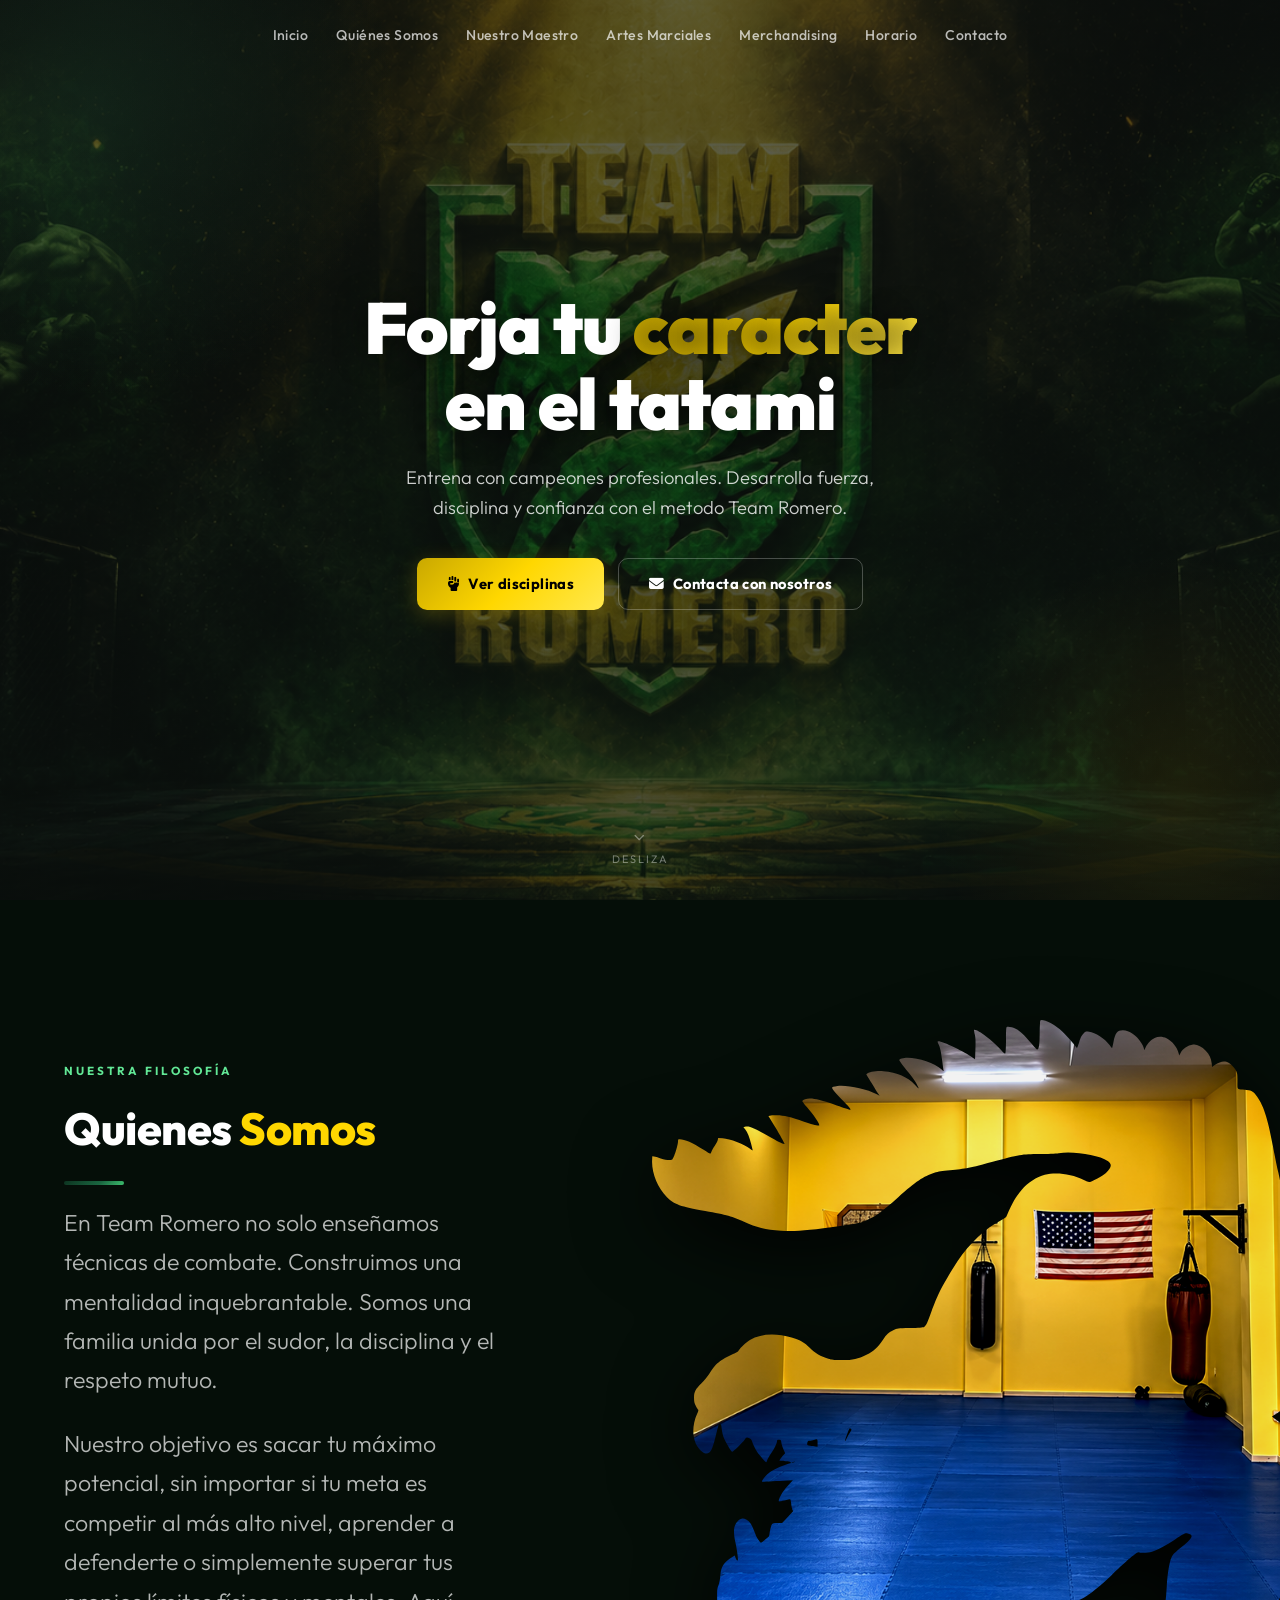
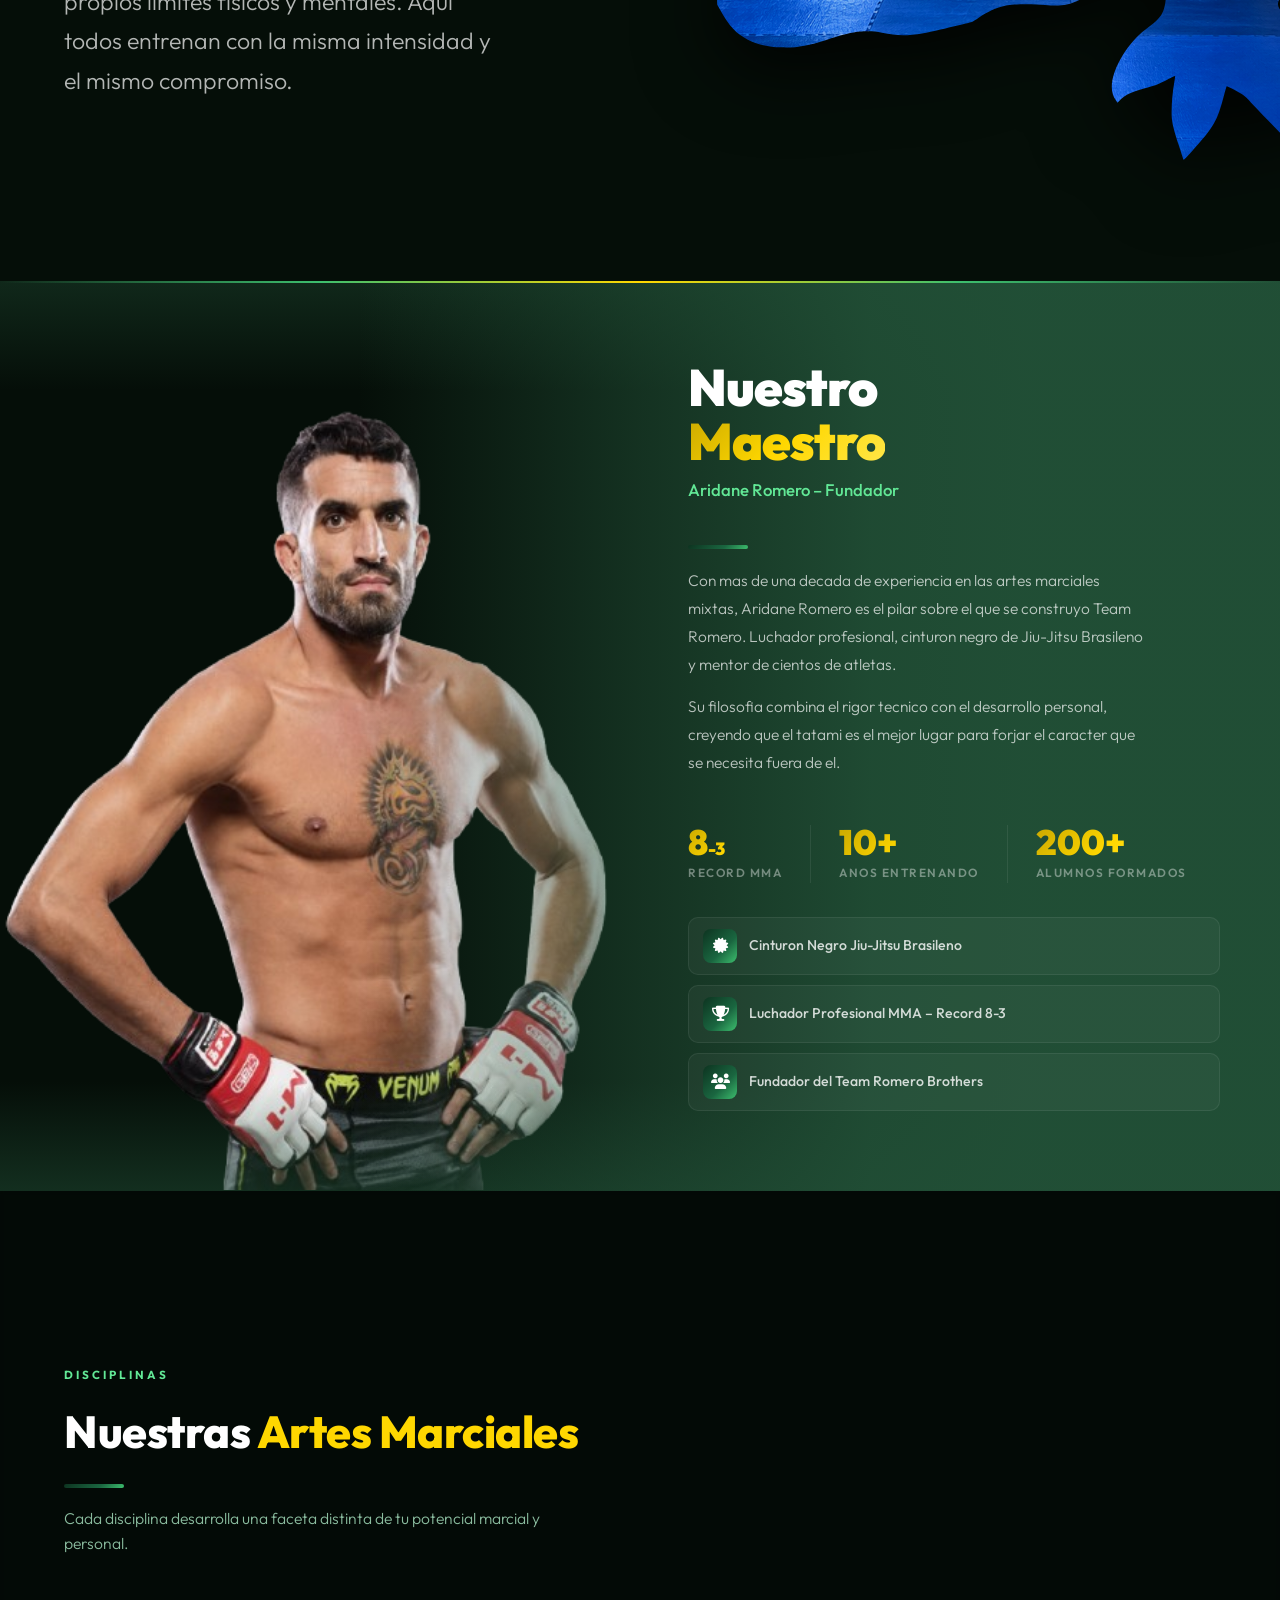
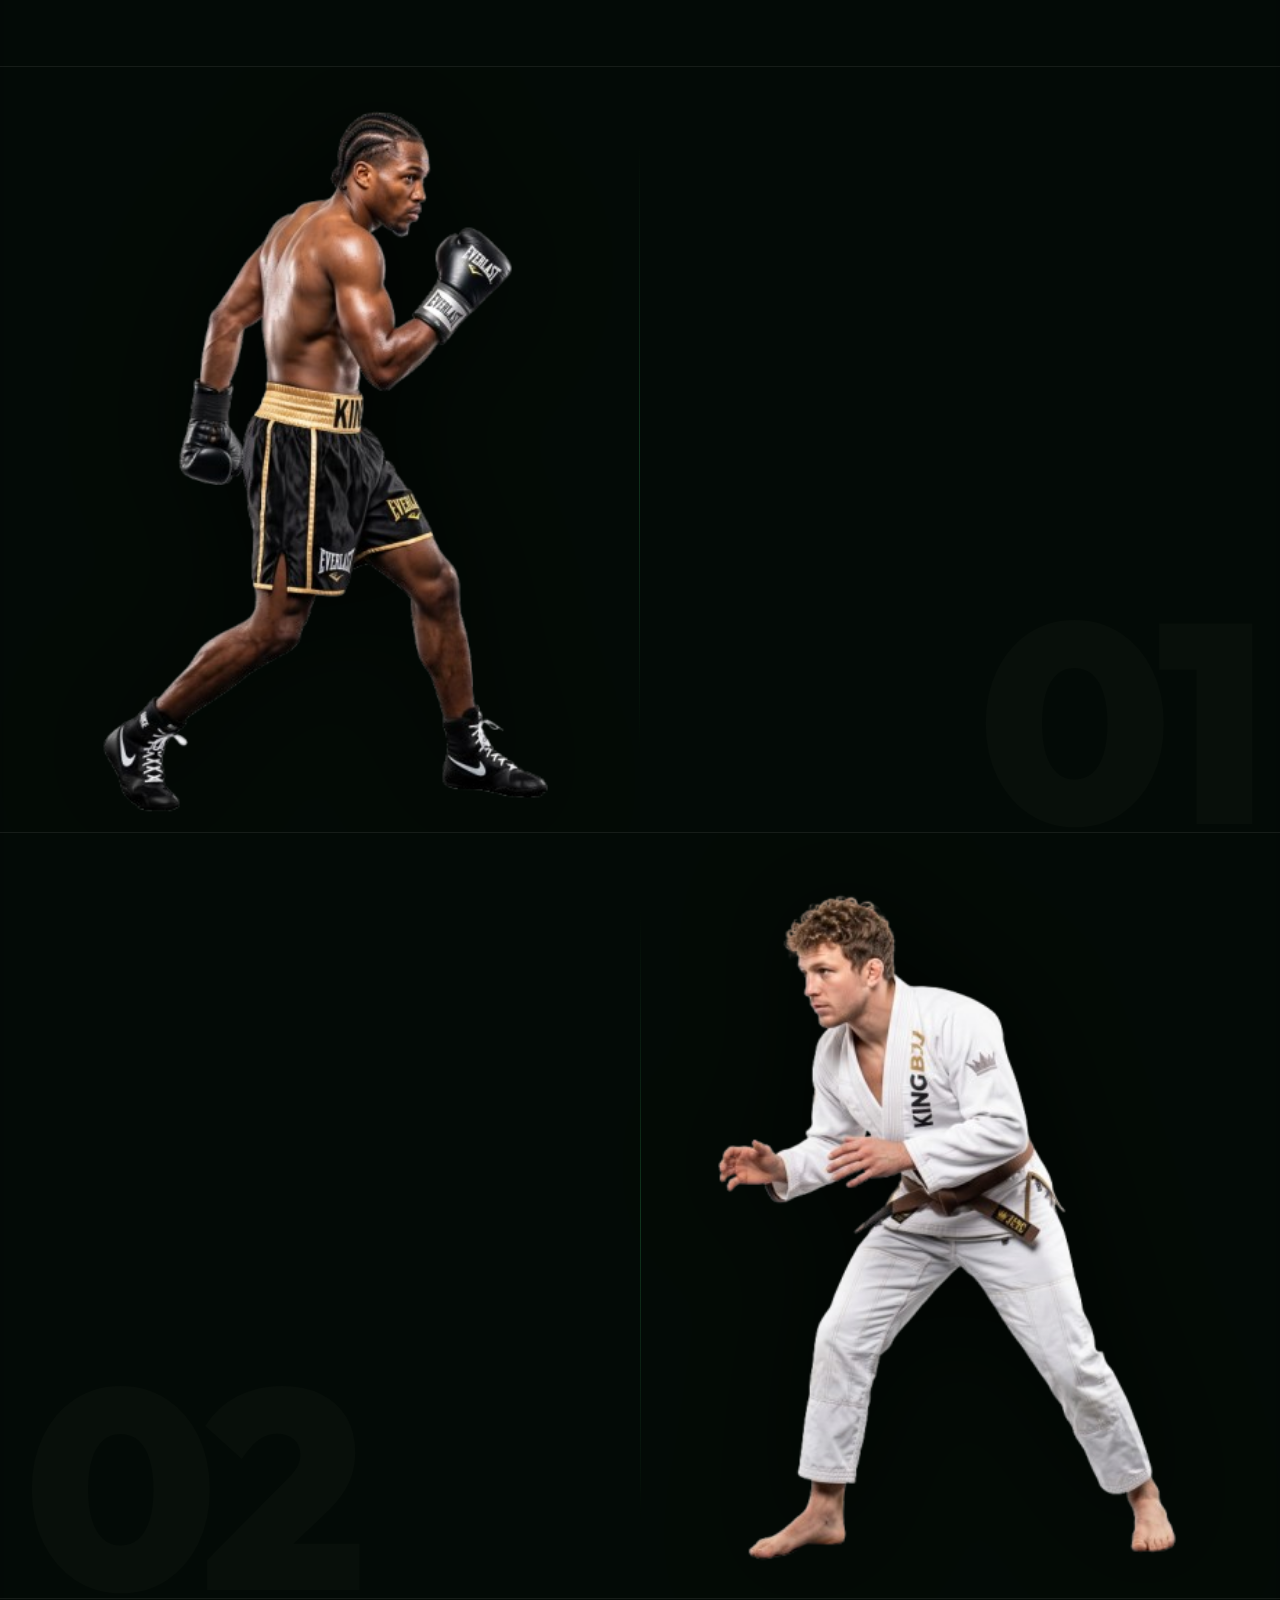
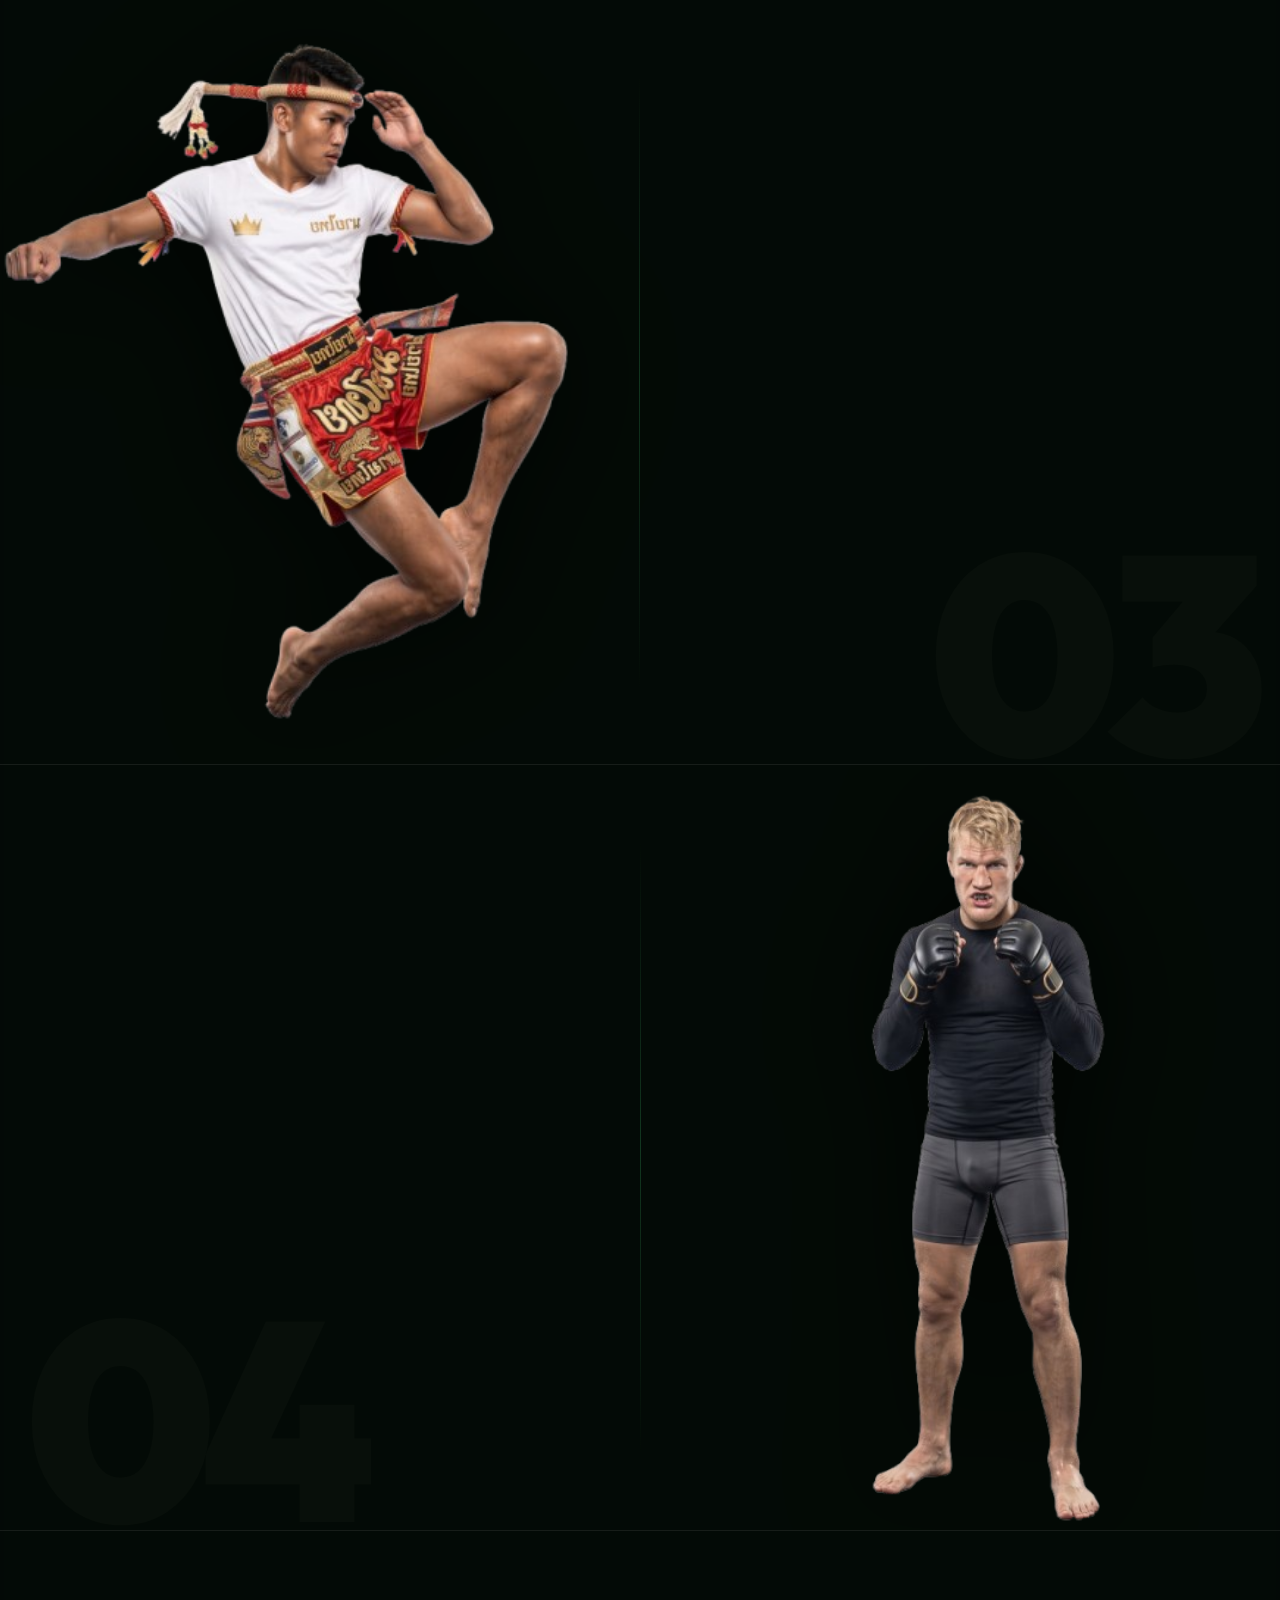
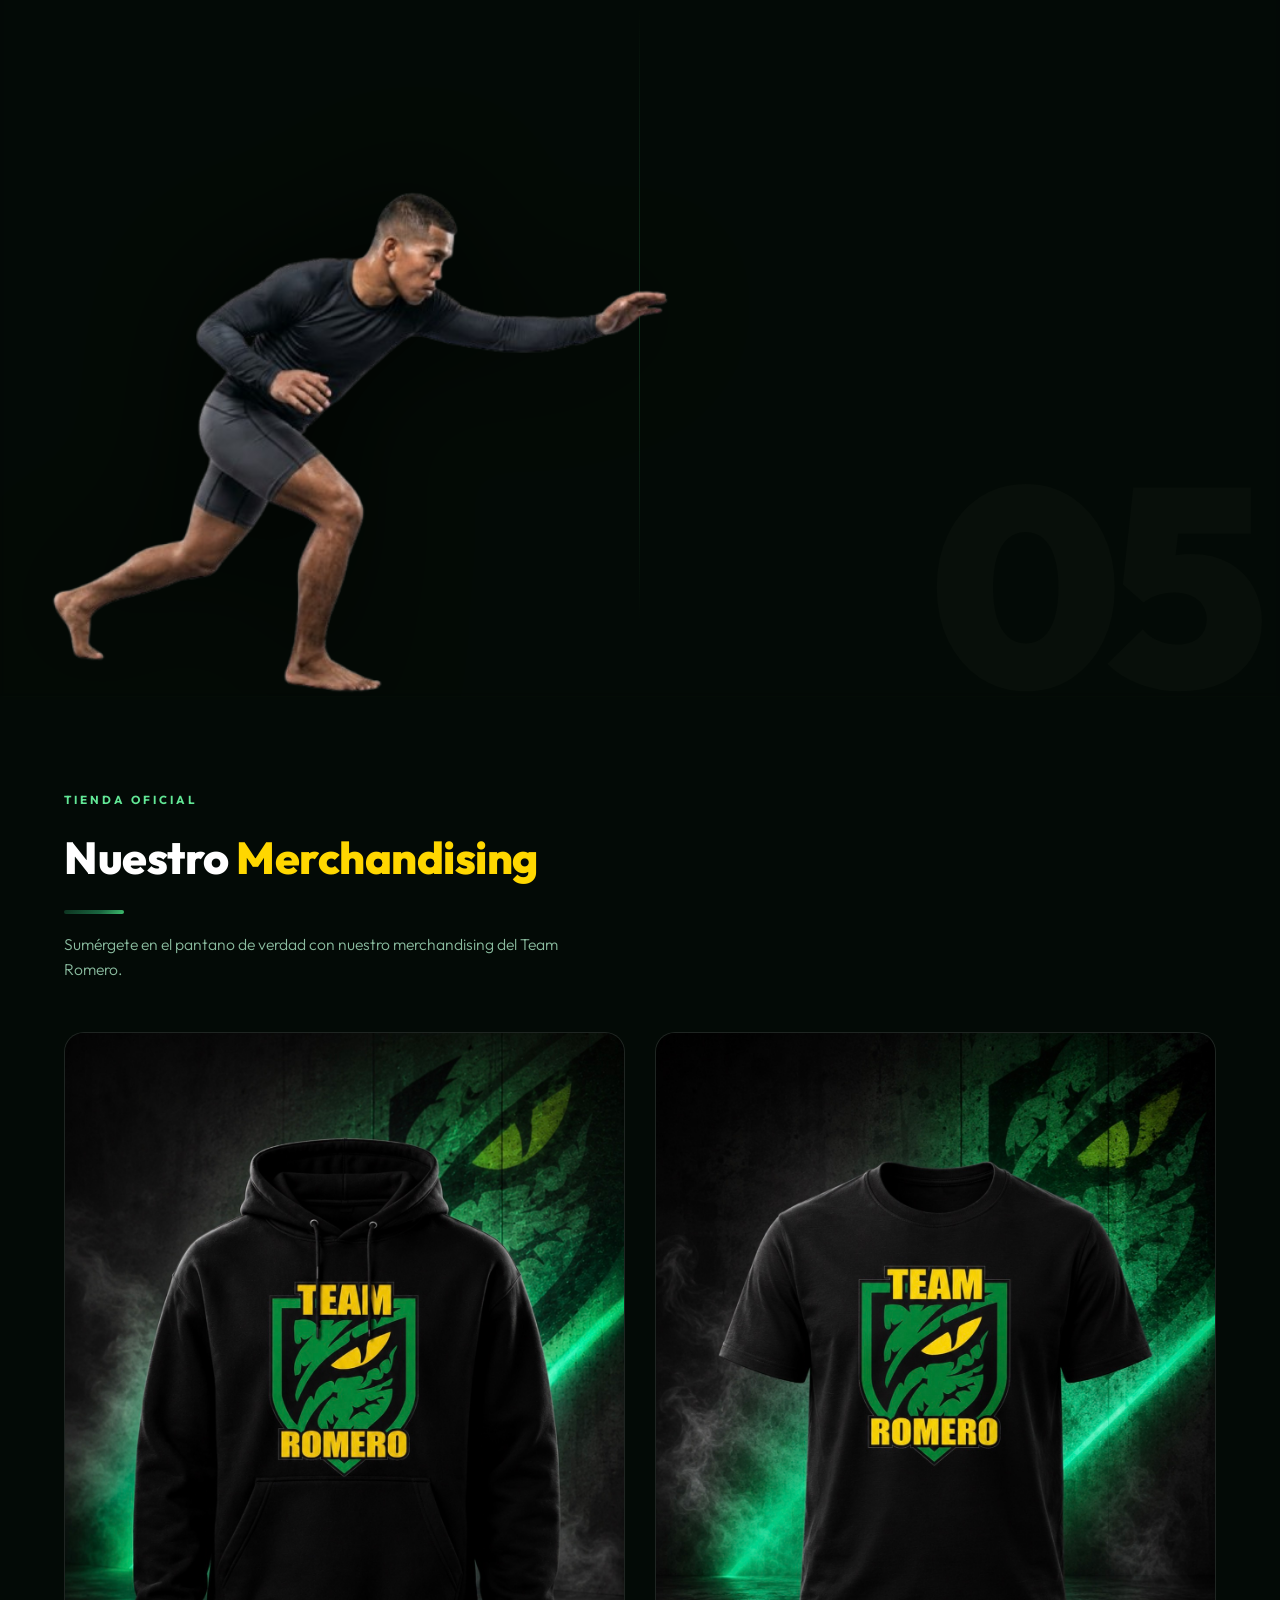
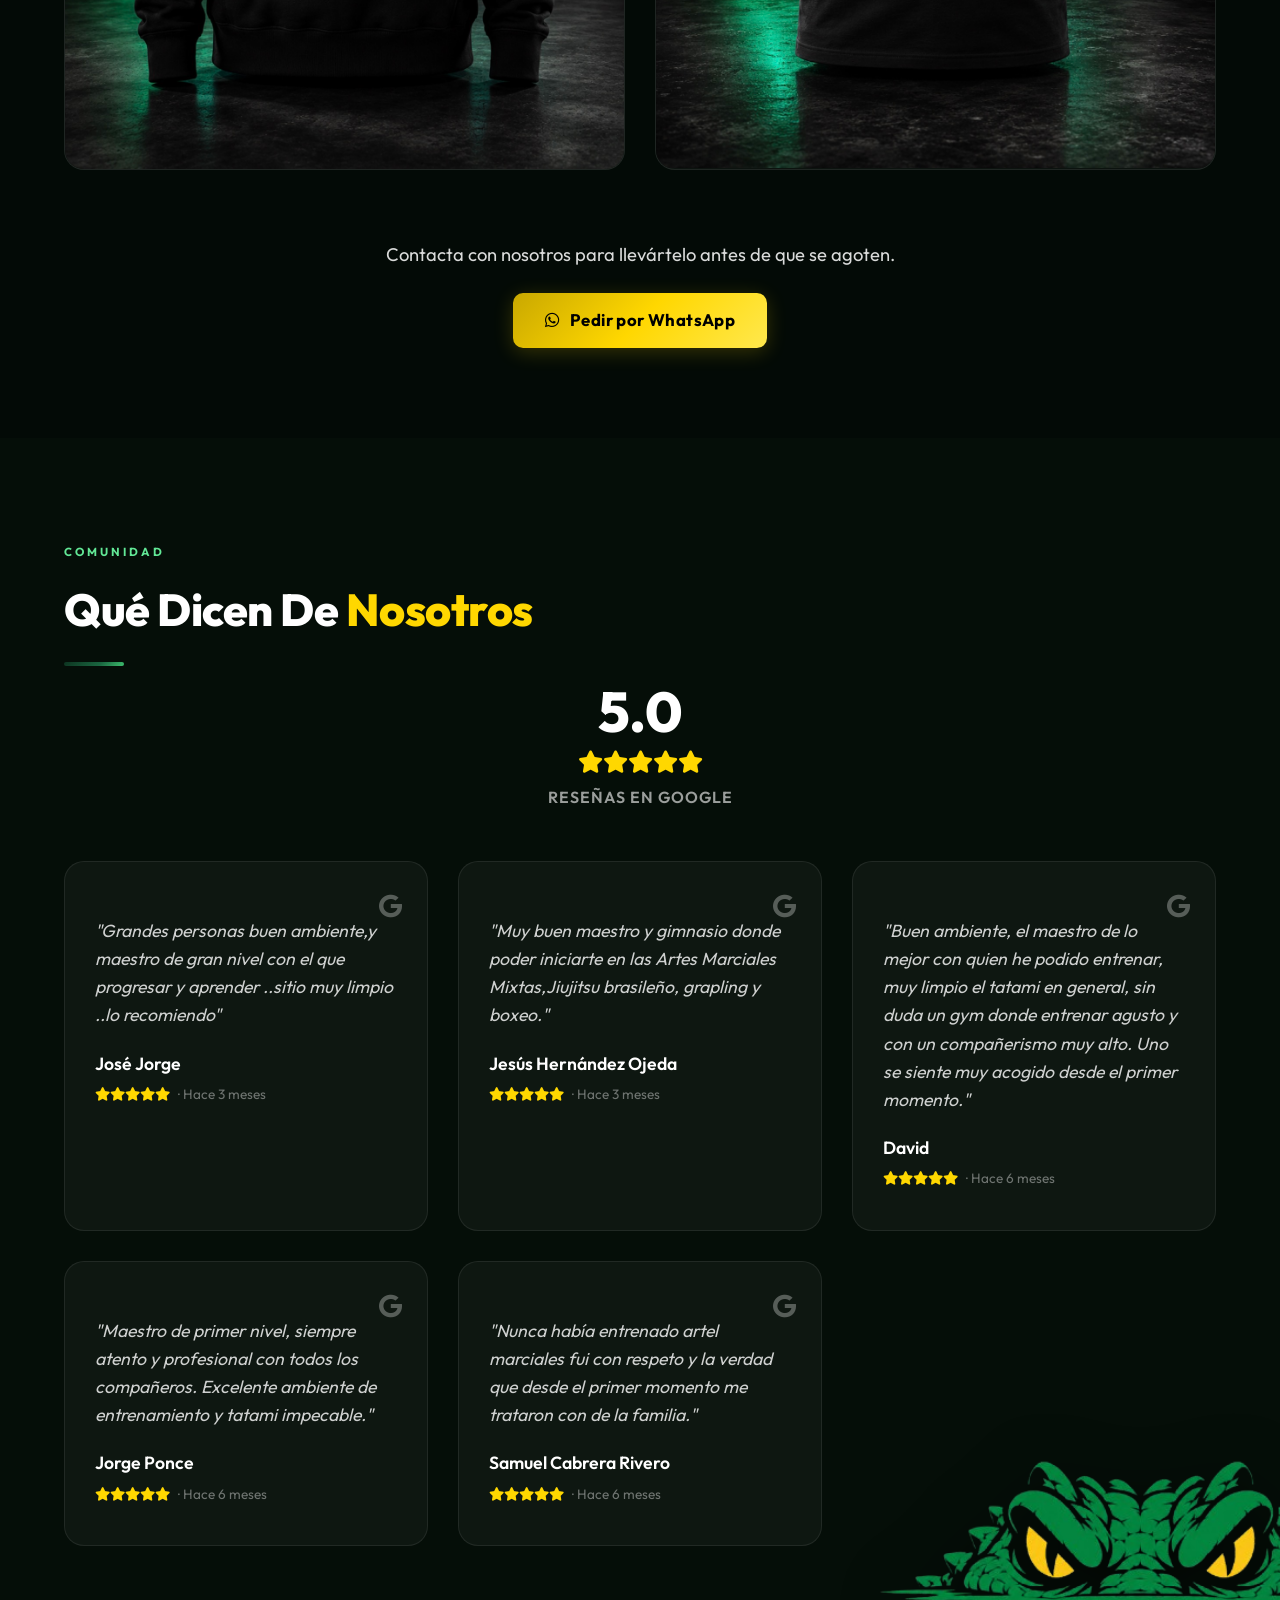
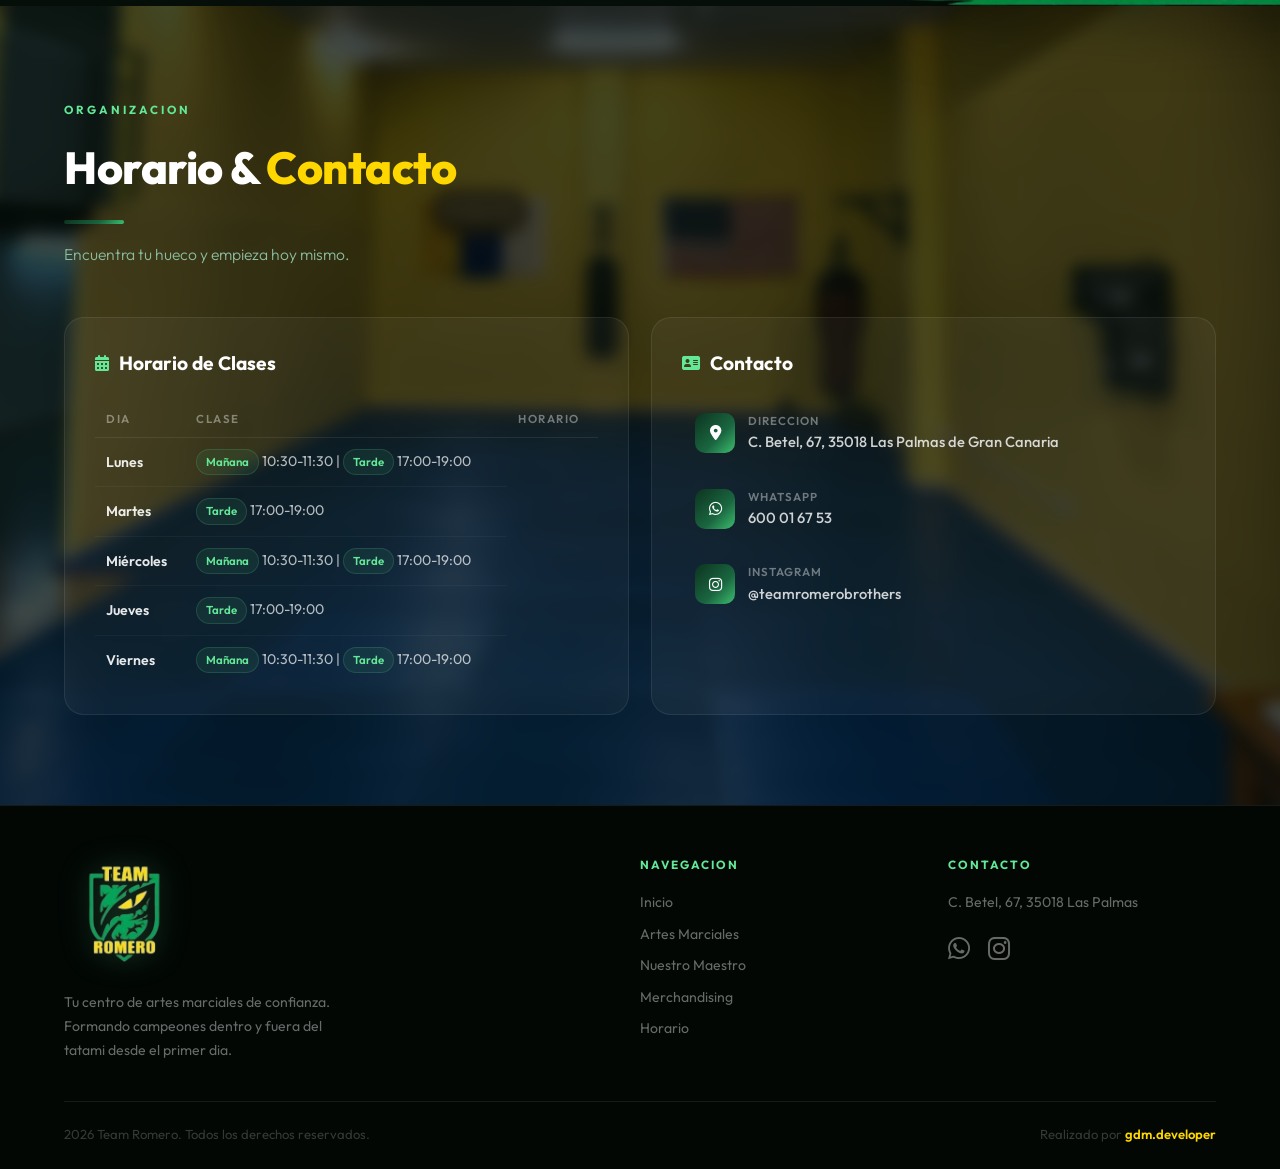
==== index.html @ 9a976489 "Renombrar teamromero.html a index.html para soportar GitHub Pages" ====
<!DOCTYPE html>
<html lang="es">
<head>
    <meta charset="UTF-8">
    <meta name="viewport" content="width=device-width, initial-scale=1.0">
    <title>Team Romero – Artes Marciales Gran Canaria</title>
    <meta name="description" content="Team Romero, tu centro de artes marciales de elite. MMA, Jiu-Jitsu Brasileno, Boxeo, Muay Thai y Grappling con los mejores instructores.">
    <link rel="preconnect" href="https://fonts.googleapis.com">
    <link rel="preconnect" href="https://fonts.gstatic.com" crossorigin>
    <link href="https://fonts.googleapis.com/css2?family=Outfit:wght@300;400;500;600;700;800;900&display=swap" rel="stylesheet">
    <link rel="stylesheet" href="https://cdnjs.cloudflare.com/ajax/libs/font-awesome/6.4.0/css/all.min.css">
    <link rel="stylesheet" href="assets/css/style.css">

    <meta name="keywords" content="Team Romero, Artes Marciales, Boxeo, Jiu-Jitsu, Grappling, MMA, Muay Thai, Las Palmas">
    <link rel="canonical" href="https://teamromero.com/">
    <meta property="og:title" content="Team Romero - Artes Marciales de Elite">
    <meta property="og:description" content="Tu centro de artes marciales de elite. MMA, Jiu-Jitsu Brasileño, Boxeo, Muay Thai y Grappling con los mejores instructores.">
    <meta property="og:image" content="https://teamromero.com/assets/img/portada.png">
    <meta property="og:type" content="website">
    <meta property="og:url" content="https://teamromero.com/">
    <link rel="preload" as="image" href="assets/img/portada.png">
</head>
<body>

<!-- HEADER -->
<header id="main-header">
    <button class="menu-toggle" id="mobile-menu" aria-label="Menu">
        <span></span><span></span><span></span>
    </button>
    <nav>
        <ul id="nav-menu">
            <li><a href="#inicio">Inicio</a></li>
            <li><a href="#quienes-somos">Quiénes Somos</a></li>
            <li><a href="#maestro">Nuestro Maestro</a></li>
            <li><a href="#artes">Artes Marciales</a></li>
            <li><a href="#merchandising">Merchandising</a></li>
            <li><a href="#horario">Horario</a></li>
            <li><a href="#contacto">Contacto</a></li>
        </ul>
    </nav>
</header>

<!-- HERO -->
<section class="hero" id="inicio">
    <div class="hero-bg"></div>
    <div class="hero-content">
        <h1>Forja tu <span class="hl">caracter</span><br>en el tatami</h1>
        <p>Entrena con campeones profesionales. Desarrolla fuerza, disciplina y confianza con el metodo Team Romero.</p>
        <div class="btn-group">
            <a href="#artes" class="btn btn-primary" id="cta-artes"><i class="fas fa-fist-raised"></i> Ver disciplinas</a>
            <a href="#contacto" class="btn btn-outline" id="cta-prueba"><i class="fas fa-envelope"></i> Contacta con nosotros</a>
        </div>
    </div>
    <div class="scroll-ind" aria-hidden="true"><i class="fas fa-chevron-down"></i><span>Desliza</span></div>
</section>

<!-- QUIENES SOMOS -->
<section class="about-section" id="quienes-somos">
    <div class="container">
        <div class="about-grid">
            <div class="about-content fade-up">
                <span class="sec-label">Nuestra Filosofía</span>
                <h2 class="sec-title">Quienes <span class="gold">Somos</span></h2>
                <div class="divider"></div>
                <p class="about-text">En Team Romero no solo enseñamos técnicas de combate. Construimos una mentalidad inquebrantable. Somos una familia unida por el sudor, la disciplina y el respeto mutuo.</p>
                <p class="about-text">Nuestro objetivo es sacar tu máximo potencial, sin importar si tu meta es competir al más alto nivel, aprender a defenderte o simplemente superar tus propios límites físicos y mentales. Aquí todos entrenan con la misma intensidad y el mismo compromiso.</p>
            </div>
            <div class="about-image fade-up">
                <img src="assets/img/gym.png" alt="Instalaciones Team Romero" loading="lazy">
            </div>
        </div>
    </div>
</section>

<!-- NUESTRO MAESTRO -->
<section class="maestro-section" id="maestro">
    <div class="maestro-bg-img"></div>
    <div class="maestro-overlay"></div>
    <div class="maestro-inner">
        <div class="maestro-text">
            <h2>Nuestro<br><span class="gold">Maestro</span></h2>
            <p class="subtitle">Aridane Romero – Fundador</p>
            <div class="divider"></div>
            <p>Con mas de una decada de experiencia en las artes marciales mixtas, Aridane Romero es el pilar sobre el que se construyo Team Romero. Luchador profesional, cinturon negro de Jiu-Jitsu Brasileno y mentor de cientos de atletas.</p>
            <p>Su filosofia combina el rigor tecnico con el desarrollo personal, creyendo que el tatami es el mejor lugar para forjar el caracter que se necesita fuera de el.</p>
            <div class="stats-row">
                <div class="stat-item">
                    <span class="stat-value">8<span style="font-size:1.1rem">-3</span></span>
                    <span class="stat-label">Record MMA</span>
                </div>
                <div class="stat-div"></div>
                <div class="stat-item">
                    <span class="stat-value">10+</span>
                    <span class="stat-label">Anos entrenando</span>
                </div>
                <div class="stat-div"></div>
                <div class="stat-item">
                    <span class="stat-value">200+</span>
                    <span class="stat-label">Alumnos formados</span>
                </div>
            </div>
            <div class="achievements">
                <div class="ach-item"><div class="ach-icon"><i class="fas fa-certificate"></i></div><span>Cinturon Negro Jiu-Jitsu Brasileno</span></div>
                <div class="ach-item"><div class="ach-icon"><i class="fas fa-trophy"></i></div><span>Luchador Profesional MMA – Record 8-3</span></div>
                <div class="ach-item"><div class="ach-icon"><i class="fas fa-users"></i></div><span>Fundador del Team Romero Brothers</span></div>
            </div>
        </div>
    </div>
</section>

<!-- ARTES MARCIALES -->
<section class="martial-arts" id="artes">
    <div class="arts-header-wrap">
        <div class="sec-header fade-up">
            <span class="sec-label">Disciplinas</span>
            <h2 class="sec-title">Nuestras <span class="gold">Artes Marciales</span></h2>
            <div class="divider"></div>
            <p class="sec-desc">Cada disciplina desarrolla una faceta distinta de tu potencial marcial y personal.</p>
        </div>
    </div>

    <!-- BOXEO: luchador desde izquierda -->
    <div class="art-row art-row--left" id="art-boxeo">
        <div class="art-row-num">01</div>
        <div class="art-fighter">
            <img src="assets/img/boxeo.png" alt="Boxeador" loading="lazy">
        </div>
        <div class="art-info">
            <h3>Box<span class="gold">eo</span></h3>
            <p class="art-desc">El boxeo es el arte de los pies rápidos y los puños más rápidos aún. Desarrolla reflejos explosivos, potencia y la capacidad de leer a tu rival en fracciones de segundo.</p>
            <span class="art-badge"><i class="fas fa-fist-raised"></i> Golpeo &amp; Defensa</span>
        </div>
    </div>

    <!-- BJJ: luchador desde derecha -->
    <div class="art-row art-row--right" id="art-bjj">
        <div class="art-row-num">02</div>
        <div class="art-fighter">
            <img src="assets/img/bjj.png" alt="BJJ" loading="lazy">
        </div>
        <div class="art-info">
            <h3>Jiu-Jitsu <span class="gold">Brasileiro</span></h3>
            <p class="art-desc">El arte suave que domina al más fuerte. El BJJ enseña que la técnica y el apalancamiento son superiores a la fuerza bruta, entrenando la mente tanto como el cuerpo.</p>
            <span class="art-badge"><i class="fas fa-medal"></i> Suelo &amp; Sumisiones</span>
        </div>
    </div>

    <!-- MUAY THAI: luchador desde izquierda -->
    <div class="art-row art-row--left" id="art-muaythai">
        <div class="art-row-num">03</div>
        <div class="art-fighter">
            <img src="assets/img/muaythai.png" alt="Muay Thai" loading="lazy">
        </div>
        <div class="art-info">
            <h3>Muay <span class="gold">Thai</span></h3>
            <p class="art-desc">El Arte de los Ocho Miembros. Puños, codos, rodillas y piernas se convierten en armas letales bajo la filosofía guerrera tailandesa de fuerza y respeto.</p>
            <span class="art-badge"><i class="fas fa-fire"></i> Golpeo de 8 miembros</span>
        </div>
    </div>

    <!-- MMA: luchador desde derecha -->
    <div class="art-row art-row--right" id="art-mma">
        <div class="art-row-num">04</div>
        <div class="art-fighter">
            <img src="assets/img/mma.png" alt="MMA" loading="lazy">
        </div>
        <div class="art-info">
            <h3>M<span class="gold">MA</span></h3>
            <p class="art-desc">Las Artes Marciales Mixtas integran lo mejor de cada disciplina: la contundencia del boxeo, la precisión del Muay Thai y el dominio del suelo del BJJ y Grappling.</p>
            <span class="art-badge"><i class="fas fa-fist-raised"></i> Combate Completo</span>
        </div>
    </div>

    <!-- GRAPPLING: luchador desde izquierda -->
    <div class="art-row art-row--left" id="art-grappling">
        <div class="art-row-num">05</div>
        <div class="art-fighter">
            <img src="assets/img/grappling.png" alt="Grappling" loading="lazy">
        </div>
        <div class="art-info">
            <h3>Grap<span class="gold">pling</span></h3>
            <p class="art-desc">El control total del cuerpo. El Grappling entrena los derribo, la lucha y el control en suelo sin golpeo, desarrollando una base sólida e imprescindible en cualquier luchador completo.</p>
            <span class="art-badge"><i class="fas fa-hand-paper"></i> Control &amp; Derribo</span>
        </div>
    </div>

</section>

<!-- MERCHANDISING -->
<section class="merch-section" id="merchandising">
    <div class="container">
        <div class="sec-header fade-up">
            <span class="sec-label">Tienda Oficial</span>
            <h2 class="sec-title">Nuestro <span class="gold">Merchandising</span></h2>
            <div class="divider"></div>
            <p class="sec-desc">Sumérgete en el pantano de verdad con nuestro merchandising del Team Romero.</p>
        </div>
        
        <div class="merch-grid">
            <div class="merch-card fade-up">
                <div class="merch-img-wrap">
                    <img src="assets/img/mercha1.jpeg" alt="Merchandising Oficial Team Romero" loading="lazy">
                </div>
            </div>
            <div class="merch-card fade-up">
                <div class="merch-img-wrap">
                    <img src="assets/img/mercha2.jpeg" alt="Merchandising Oficial Team Romero" loading="lazy">
                </div>
            </div>
        </div>
        
        <div class="merch-cta fade-up">
            <p>Contacta con nosotros para llevártelo antes de que se agoten.</p>
            <a href="https://wa.me/34600016753?text=Hola!%20Estoy%20interesado%20en%20el%20merchandising%20de%20Team%20Romero." class="btn btn-primary" target="_blank" rel="noopener noreferrer"><i class="fab fa-whatsapp"></i> Pedir por WhatsApp</a>
        </div>
    </div>
</section>

<!-- TESTIMONIOS -->
<section class="testimonials-section" id="testimonios">
    <div class="container">
        <div class="sec-header fade-up">
            <span class="sec-label">Comunidad</span>
            <h2 class="sec-title">Qué Dicen De <span class="gold">Nosotros</span></h2>
            <div class="divider"></div>
            <div class="overall-rating">
                <span class="rating-number">5.0</span>
                <div class="stars"><i class="fas fa-star"></i><i class="fas fa-star"></i><i class="fas fa-star"></i><i class="fas fa-star"></i><i class="fas fa-star"></i></div>
                <span class="rating-text">Reseñas en Google</span>
            </div>
        </div>
        <div class="test-grid">
            <div class="test-card fade-up">
                <div class="google-badge"><i class="fab fa-google"></i></div>
                <div class="test-content">
                    <p class="test-text">"Grandes personas buen ambiente,y maestro de gran nivel con el que progresar y aprender ..sitio muy limpio ..lo recomiendo"</p>
                    <div class="test-author">
                        <div class="author-info">
                            <h4>josé jorge</h4>
                            <div class="stars-date">
                                <span class="stars"><i class="fas fa-star"></i><i class="fas fa-star"></i><i class="fas fa-star"></i><i class="fas fa-star"></i><i class="fas fa-star"></i></span>
                                <span class="date">· Hace 3 meses</span>
                            </div>
                        </div>
                    </div>
                </div>
            </div>
            <div class="test-card fade-up">
                <div class="google-badge"><i class="fab fa-google"></i></div>
                <div class="test-content">
                    <p class="test-text">"Muy buen maestro y gimnasio donde poder iniciarte en las Artes Marciales Mixtas,Jiujitsu brasileño, grapling y boxeo."</p>
                    <div class="test-author">
                        <div class="author-info">
                            <h4>Jesús Hernández Ojeda</h4>
                            <div class="stars-date">
                                <span class="stars"><i class="fas fa-star"></i><i class="fas fa-star"></i><i class="fas fa-star"></i><i class="fas fa-star"></i><i class="fas fa-star"></i></span>
                                <span class="date">· Hace 3 meses</span>
                            </div>
                        </div>
                    </div>
                </div>
            </div>
            <div class="test-card fade-up">
                <div class="google-badge"><i class="fab fa-google"></i></div>
                <div class="test-content">
                    <p class="test-text">"Buen ambiente, el maestro de lo mejor con quien he podido entrenar, muy limpio el tatami en general, sin duda un gym donde entrenar agusto y con un compañerismo muy alto. Uno se siente muy acogido desde el primer momento."</p>
                    <div class="test-author">
                        <div class="author-info">
                            <h4>david</h4>
                            <div class="stars-date">
                                <span class="stars"><i class="fas fa-star"></i><i class="fas fa-star"></i><i class="fas fa-star"></i><i class="fas fa-star"></i><i class="fas fa-star"></i></span>
                                <span class="date">· Hace 6 meses</span>
                            </div>
                        </div>
                    </div>
                </div>
            </div>
            <div class="test-card fade-up">
                <div class="google-badge"><i class="fab fa-google"></i></div>
                <div class="test-content">
                    <p class="test-text">"Maestro de primer nivel, siempre atento y profesional con todos los compañeros. Excelente ambiente de entrenamiento y tatami impecable."</p>
                    <div class="test-author">
                        <div class="author-info">
                            <h4>Jorge Ponce</h4>
                            <div class="stars-date">
                                <span class="stars"><i class="fas fa-star"></i><i class="fas fa-star"></i><i class="fas fa-star"></i><i class="fas fa-star"></i><i class="fas fa-star"></i></span>
                                <span class="date">· Hace 6 meses</span>
                            </div>
                        </div>
                    </div>
                </div>
            </div>
            <div class="test-card fade-up">
                <div class="google-badge"><i class="fab fa-google"></i></div>
                <div class="test-content">
                    <p class="test-text">"Nunca había entrenado artel marciales fui con respeto y la verdad que desde el primer momento me trataron con de la familia."</p>
                    <div class="test-author">
                        <div class="author-info">
                            <h4>Samuel cabrera rivero</h4>
                            <div class="stars-date">
                                <span class="stars"><i class="fas fa-star"></i><i class="fas fa-star"></i><i class="fas fa-star"></i><i class="fas fa-star"></i><i class="fas fa-star"></i></span>
                                <span class="date">· Hace 6 meses</span>
                            </div>
                        </div>
                    </div>
                </div>
            </div>
        </div>
    </div>
</section>

<!-- COCODRILO FLOTANTE ANTES DEL HORARIO -->
<div class="floating-croc-wrap">
    <div class="container" style="position: relative;">
        <img src="assets/img/cocdrilo.png" alt="Cocodrilo Team Romero" class="floating-croc fade-up" loading="lazy">
    </div>
</div>

<!-- HORARIO -->
<section class="schedule-contact" id="horario">
    <div class="container">
        <div class="sec-header fade-up">
            <span class="sec-label">Organizacion</span>
            <h2 class="sec-title">Horario &amp; <span class="gold">Contacto</span></h2>
            <div class="divider"></div>
            <p class="sec-desc">Encuentra tu hueco y empieza hoy mismo.</p>
        </div>
        <div class="schedule-grid">
            <div class="glass-card fade-up">
                <h3><i class="fas fa-calendar-alt"></i> Horario de Clases</h3>
                <table class="sched-table">
                    <thead><tr><th>Dia</th><th>Clase</th><th>Horario</th></tr></thead>
                    <tbody>
                        <tr><td class="day">Lunes</td><td><span class="cbadge">Mañana</span> 10:30-11:30 | <span class="cbadge">Tarde</span> 17:00-19:00</td></tr>
                        <tr><td class="day">Martes</td><td><span class="cbadge">Tarde</span> 17:00-19:00</td></tr>
                        <tr><td class="day">Miércoles</td><td><span class="cbadge">Mañana</span> 10:30-11:30 | <span class="cbadge">Tarde</span> 17:00-19:00</td></tr>
                        <tr><td class="day">Jueves</td><td><span class="cbadge">Tarde</span> 17:00-19:00</td></tr>
                        <tr><td class="day">Viernes</td><td><span class="cbadge">Mañana</span> 10:30-11:30 | <span class="cbadge">Tarde</span> 17:00-19:00</td></tr>
                    </tbody>
                </table>
            </div>
            <div class="glass-card fade-up" id="contacto">
                <h3><i class="fas fa-address-card"></i> Contacto</h3>
                <div class="contact-list">
                    <a href="https://maps.google.com/?q=C.+Betel,+67,+35018+Las+Palmas+de+Gran+Canaria" class="contact-row" target="_blank" rel="noopener noreferrer">
                        <div class="c-icon"><i class="fas fa-map-marker-alt"></i></div>
                        <div class="c-txt"><p>Direccion</p><p>C. Betel, 67, 35018 Las Palmas de Gran Canaria</p></div>
                    </a>
                    <a href="https://wa.me/34600016753" class="contact-row" target="_blank" rel="noopener noreferrer">
                        <div class="c-icon"><i class="fab fa-whatsapp"></i></div>
                        <div class="c-txt"><p>WhatsApp</p><p>600 01 67 53</p></div>
                    </a>
                    <a href="https://instagram.com/teamromerobrothers" class="contact-row" target="_blank" rel="noopener noreferrer">
                        <div class="c-icon"><i class="fab fa-instagram"></i></div>
                        <div class="c-txt"><p>Instagram</p><p>@teamromerobrothers</p></div>
                    </a>
                </div>
            </div>
        </div>
    </div>
</section>

<!-- FOOTER -->
<footer>
    <div class="container">
        <div class="footer-grid">
            <div class="footer-brand">
                <img src="assets/img/simbolo.png" alt="Simbolo Team Romero" class="footer-logo" loading="lazy">
                <p>Tu centro de artes marciales de confianza. Formando campeones dentro y fuera del tatami desde el primer dia.</p>
            </div>
            <div class="footer-col">
                <h4>Navegacion</h4>
                <a href="#inicio">Inicio</a>
                <a href="#artes">Artes Marciales</a>
                <a href="#maestro">Nuestro Maestro</a>
                <a href="#merchandising">Merchandising</a>
                <a href="#horario">Horario</a>
            </div>
            <div class="footer-col">
                <h4>Contacto</h4>
                <p>C. Betel, 67, 35018 Las Palmas</p>
                <div style="display: flex; gap: 18px; margin-top: 15px;">
                    <a href="https://wa.me/34600016753" target="_blank" rel="noopener noreferrer" style="font-size: 1.6rem;"><i class="fab fa-whatsapp"></i></a>
                    <a href="https://instagram.com/teamromerobrothers" target="_blank" rel="noopener noreferrer" style="font-size: 1.6rem;"><i class="fab fa-instagram"></i></a>
                </div>
            </div>
        </div>
        <div class="footer-bottom">
            <p>2026 Team Romero. Todos los derechos reservados.</p>
            <p>Realizado por <a href="https://guillediaz6.github.io/portfolio" target="_blank" rel="noopener noreferrer" style="color:var(--gold);text-decoration:none;font-weight:600">gdm.developer</a></p>
        </div>
    </div>
</footer>

<script src="assets/js/main.js" defer></script>
</body>
</html>
---- assets/css/style.css ----
﻿
        :root {
            --gold:     #FFD700;
            --gold-lt:  #FFE84D;
            --gold-dk:  #C9A800;
            --green:    #3DBE6E;
            --green-lt: #62E896;
            --green-dk: #0D3320;
            
            /* Tonos oscuros dramÃ¡ticos */
            --bg:       #050E08;
            --bg-alt:   #071209;
            
            --text:     #FFFFFF;
            --text-mut: #8BBDA0;
            --card-bg:  rgba(255, 255, 255, 0.04);
            --border:   rgba(255, 255, 255, 0.08);
            --grad-gold:  linear-gradient(135deg, #C9A800 0%, #FFD700 50%, #FFE84D 100%);
            --grad-green: linear-gradient(135deg, #0D3320 0%, #1A6640 60%, #3DBE6E 100%);
        }
        * { margin:0; padding:0; box-sizing:border-box; }
        html, body { max-width: 100vw; overflow-x: hidden; }
        html { scroll-behavior:smooth; }
        body { 
            font-family:'Outfit',sans-serif; 
            /* Fondo oscuro Ã©pico con mÃºltiples tonos: aurora marcial */
            background-color: #050E08;
            background-image: 
                /* Destello dorado esquina superior izquierda */
                radial-gradient(ellipse at 8% 12%, rgba(201,168,0,0.18) 0%, transparent 38%),
                /* Gran mancha verde esmeralda central-izquierda */
                radial-gradient(ellipse at 28% 55%, rgba(22,90,50,0.55) 0%, transparent 45%),
                /* Teal azulado esquina derecha arriba */
                radial-gradient(ellipse at 88% 18%, rgba(0,90,70,0.35) 0%, transparent 40%),
                /* Verde profundo centro-derecha */
                radial-gradient(ellipse at 72% 70%, rgba(15,70,40,0.5) 0%, transparent 42%),
                /* Destello dorado sutil abajo centro */
                radial-gradient(ellipse at 50% 95%, rgba(180,140,0,0.12) 0%, transparent 35%),
                /* Tono azul-negro puro en el extremo derecho */
                radial-gradient(ellipse at 98% 50%, rgba(0,30,20,0.8) 0%, transparent 40%);
            background-attachment: fixed;
            color:var(--text); 
            line-height:1.6; 
            overflow-x:hidden; 
        }
        ::-webkit-scrollbar { width:5px; }
        ::-webkit-scrollbar-track { background:var(--bg-alt); }
        ::-webkit-scrollbar-thumb { background:var(--gold-dk); border-radius:3px; }

        /* HEADER */
        header {
            position:absolute; top:0; left:0; right:0; z-index:1000;
            padding:0 5%; height:70px;
            display:flex; align-items:center; justify-content:center;
            background:transparent;
            border-bottom:none;
        }
        header { margin-bottom: 0; }
        .logo-wrap { display:flex; align-items:center; gap:12px; }
        .logo-img { height:42px; filter:drop-shadow(0 0 8px rgba(255,215,0,.35)); }
        .logo-text { font-size:1.3rem; font-weight:800; letter-spacing:2px; text-transform:uppercase; color:#fff; }
        .logo-text span { color:var(--gold); }
        .menu-toggle { display:none; flex-direction:column; gap:5px; cursor:pointer; padding:6px; background:none; border:none; }
        .menu-toggle span { display:block; height:2px; width:24px; background:var(--gold); border-radius:2px; transition:all .3s; }
        nav ul { display:flex; list-style:none; gap:2px; }
        nav ul li a { color:rgba(255,255,255,.7); text-decoration:none; font-weight:500; font-size:.88rem; letter-spacing:.4px; padding:7px 13px; border-radius:7px; transition:all .25s; }
        nav ul li a:hover { color:#fff; background:rgba(255,255,255,.08); }

        /* HERO */
        .hero { min-height:100vh; position:relative; display:flex; align-items:center; justify-content:center; text-align:center; overflow:hidden; }
        .hero-bg { position:absolute; inset:0; background:linear-gradient(rgba(10,15,12,.65),rgba(10,15,12,.75)), url('../img/portada.png') center/cover no-repeat; transform:scale(1.05); transition:transform 8s ease; }
        .hero:hover .hero-bg { transform:scale(1.09); }
        .hero::before { content:''; position:absolute; top:-200px; left:-200px; width:600px; height:600px; background:radial-gradient(circle,rgba(58,140,92,.15) 0%,transparent 70%); animation:orbF 12s ease-in-out infinite alternate; pointer-events:none; z-index:1; }
        .hero::after { content:''; position:absolute; bottom:-150px; right:-150px; width:500px; height:500px; background:radial-gradient(circle,rgba(255,215,0,.08) 0%,transparent 70%); animation:orbF 10s ease-in-out infinite alternate-reverse; pointer-events:none; z-index:1; }
        @keyframes orbF { from{transform:translate(0,0)} to{transform:translate(40px,30px)} }
        .hero-content { position:relative; z-index:2; max-width:780px; padding:0 20px; }
        .hero-badge { display:inline-flex; align-items:center; gap:8px; background:rgba(255,255,255,.06); border:1px solid rgba(255,255,255,.12); color:var(--gold); font-size:.78rem; font-weight:600; letter-spacing:2px; text-transform:uppercase; padding:6px 18px; border-radius:50px; margin-bottom:28px; backdrop-filter:blur(8px); }
        .hero h1 { font-size:clamp(2.4rem,6vw,4.5rem); font-weight:900; line-height:1.05; letter-spacing:-1px; margin-bottom:22px; color:#fff; text-shadow:0 2px 30px rgba(0,0,0,.6); }
        .hero h1 .hl { background:var(--grad-gold); -webkit-background-clip:text; -webkit-text-fill-color:transparent; background-clip:text; }
        .hero p { font-size:clamp(.95rem,2vw,1.15rem); color:rgba(255,255,255,.8); max-width:540px; margin:0 auto 36px; font-weight:300; }
        .btn-group { display:flex; gap:14px; justify-content:center; flex-wrap:wrap; }
        .btn { display:inline-flex; align-items:center; gap:8px; padding:13px 30px; font-family:'Outfit',sans-serif; font-size:.92rem; font-weight:700; letter-spacing:.4px; text-decoration:none; border-radius:10px; transition:all .3s; cursor:pointer; border:none; }
        .btn-primary { background:var(--grad-gold); color:#000; box-shadow:0 4px 20px rgba(255,215,0,.2); }
        .btn-primary:hover { transform:translateY(-3px); box-shadow:0 12px 36px rgba(255,215,0,.35); }
        .btn-outline { background:transparent; color:#fff; border:1.5px solid rgba(255,255,255,.25); }
        .btn-outline:hover { background:#fff; color:#000; transform:translateY(-3px); }
        .scroll-ind { position:absolute; bottom:32px; left:50%; transform:translateX(-50%); z-index:2; display:flex; flex-direction:column; align-items:center; gap:8px; color:rgba(255,255,255,.4); font-size:.68rem; letter-spacing:2px; text-transform:uppercase; animation:bounce 2.5s ease infinite; }
        @keyframes bounce { 0%,100%{transform:translateX(-50%) translateY(0)} 50%{transform:translateX(-50%) translateY(8px)} }

        /* SECTION BASE */
        section { padding:90px 0; }
        .container { width:90%; max-width:1200px; margin:0 auto; }
        .sec-label { display:inline-block; color:var(--green-lt); font-size:.73rem; font-weight:700; letter-spacing:3px; text-transform:uppercase; margin-bottom:12px; }
        .sec-title { font-size:clamp(1.8rem,4vw,2.8rem); font-weight:800; letter-spacing:-.5px; color:#fff; margin-bottom:10px; }
        .sec-title .gold { color:var(--gold); }
        .sec-desc { color:var(--text-mut); font-size:.98rem; max-width:500px; font-weight:300; }
        .sec-header { margin-bottom:50px; }
        .divider { width:60px; height:4px; border-radius:2px; background:var(--grad-green); margin:16px 0 18px; }

        /* ARTES MARCIALES â€“ layout cinematogrÃ¡fico por filas */
        .martial-arts { background: rgba(0,0,0,0.25); backdrop-filter: blur(2px); overflow:hidden; padding-bottom:0; }
        .arts-header-wrap { padding:80px 5% 60px; }

        .art-row {
            display:flex;
            align-items:center;
            min-height:85vh;
            position:relative;
            overflow:hidden;
            border-top:1px solid var(--border);
        }
        .art-row--right { flex-direction:row-reverse; }

        /* Lado del luchador */
        .art-fighter {
            flex:0 0 50%;
            height:85vh;
            display:flex;
            align-items:flex-end;
            justify-content:center;
            position:relative;
            overflow:visible;
        }
        .art-fighter img {
            height:100%;
            width:auto;
            max-width:110%;
            object-fit:contain;
            object-position:bottom center;
            display:block;
            filter:drop-shadow(0 0 60px rgba(0,0,0,.7));
            position:relative;
            z-index:2;
        }

        /* Lado del texto */
        .art-info {
            flex:1;
            padding:0 7% 0 6%;
            z-index:3;
        }
        .art-row--right .art-info { padding:0 6% 0 7%; }
        .art-info h3 {
            font-size:clamp(2.4rem,5vw,4rem);
            font-weight:900;
            line-height:1;
            color:#fff;
            letter-spacing:-2px;
            margin-bottom:18px;
        }
        .art-info h3 .gold { background:var(--grad-gold); -webkit-background-clip:text; -webkit-text-fill-color:transparent; background-clip:text; }
        .art-info .art-desc {
            font-size:1.25rem;
            color:rgba(255,255,255,.8);
            line-height:1.6;
            max-width:480px;
            margin-bottom:28px;
            font-weight:400;
        }
        .art-badge {
            display:inline-flex; align-items:center; gap:8px;
            background:rgba(255,255,255,.05); border:1px solid rgba(255,255,255,.1);
            padding:8px 18px; border-radius:50px;
            font-size:.78rem; font-weight:600; color:var(--gold);
            letter-spacing:1px;
        }
        .art-badge i { font-size:.9rem; }

        /* Separador luminoso lateral */
        .art-row--left  .art-fighter::after,
        .art-row--right .art-fighter::after {
            content:''; position:absolute; top:10%; bottom:10%; width:1px;
            background:linear-gradient(to bottom, transparent, rgba(61,190,110,.25), transparent);
            z-index:1;
        }
        .art-row--left  .art-fighter::after { right:0; }
        .art-row--right .art-fighter::after { left:0; }

        /* NÃºmero decorativo de fondo */
        .art-row-num {
            position:absolute; bottom:-0.1em; font-size:22vw; font-weight:900;
            color:rgba(255,255,255,.02); line-height:1; pointer-events:none; z-index:0;
            letter-spacing:-0.05em;
        }
        .art-row--left  .art-row-num { right:2%; }
        .art-row--right .art-row-num { left:2%; }

        /* â”€â”€â”€ ANIMACIONES DE ENTRADA Y SALIDA â”€â”€â”€â”€â”€â”€â”€â”€â”€â”€â”€â”€â”€â”€â”€â”€â”€â”€â”€â”€â”€â”€â”€â”€â”€ */
        /* Estado inicial y estado al salir */
        .art-row--left  .art-fighter { 
            transform:translateX(-110vw); opacity:0; 
            transition: transform 1s ease-in, opacity .8s ease-in; 
        }
        .art-row--right .art-fighter { 
            transform:translateX(110vw);  opacity:0; 
            transition: transform 1s ease-in, opacity .8s ease-in; 
        }
        .art-row .art-info { 
            opacity:0; transform:translateY(24px); 
            transition: opacity .6s ease-in, transform .6s ease-in; 
        }

        /* Fighter entra */
        .art-row.fighter-in .art-fighter {
            transform:translateX(0); opacity:1;
            transition: transform 1.15s cubic-bezier(0.16,1,0.3,1), opacity .9s ease-out;
        }
        /* Texto aparece despuÃ©s */
        .art-row.text-in .art-info {
            opacity:1; transform:translateY(0);
            transition: opacity .9s ease-out, transform .9s cubic-bezier(0.16,1,0.3,1);
        }

        /* Responsive */
        @media (max-width:768px) {
            .art-row, .art-row--right { flex-direction:column; min-height:80vh; justify-content: center; position: relative; border-top: none; }
            .art-fighter { position: absolute; top:0; left:0; right:0; bottom:0; width: 100%; height: 100%; z-index: 1; }
            .art-fighter img { width: 100%; height: 100%; object-fit: cover; object-position: center top; opacity: 0.25; filter: none; }
            .art-info { position: relative; z-index: 3; padding: 40px 6%; text-align: center; width: 100%; height: 100%; display: flex; flex-direction: column; justify-content: flex-end; align-items: center; background: transparent; text-shadow: 0 2px 15px rgba(0,0,0,0.9); }
            .art-row--right .art-info { padding: 40px 6%; }
            .art-info h3 { text-shadow: 0 4px 20px rgba(0,0,0,1); }
            .art-info .art-desc { margin-left: auto; margin-right: auto; font-size: 1.15rem; text-shadow: 0 2px 15px rgba(0,0,0,0.9); }
        }

        /* QUIENES SOMOS */
        .about-section { background: var(--bg); position: relative; min-height: 85vh; display: flex; align-items: center; padding: 120px 0; overflow-x: hidden; }
        .about-grid { display: grid; grid-template-columns: 1.2fr 1.8fr; gap: 40px; align-items: center; width: 100%; position: relative; z-index: 2; }
        .about-content { max-width: 600px; position: relative; z-index: 2; }
        .about-text { font-size: 1.45rem; color: rgba(255,255,255,.7); line-height: 1.7; margin-bottom: 24px; font-weight: 300; }
        .about-features { display: flex; flex-direction: column; gap: 18px; margin-top: 40px; }
        .feat-item { display: flex; align-items: center; gap: 18px; font-size: 1.3rem; font-weight: 600; color: #fff; }
        .feat-item i { color: var(--gold); font-size: 1.6rem; width: 35px; text-align: center; }
        
        .about-image { 
            position: relative; 
            width: 200%;
            transform: translateX(-15%) translateY(28px);
            transform-origin: center center;
            filter: drop-shadow(0 20px 40px rgba(0,0,0,.9));
            z-index: 1;
            transition: opacity .7s ease, transform .7s ease;
        }
        .about-image.visible {
            transform: translateX(-15%) translateY(0) !important;
            opacity: 1;
        }
        .about-image img { 
            width: 100%; height: 100%; object-fit: cover; display: block; filter: contrast(1.1) brightness(0.95); 
            width: 100%; height: auto; display: block; filter: contrast(1.1) brightness(0.95); 
            -webkit-mask-image: url("data:image/svg+xml,%3Csvg xmlns='http://www.w3.org/2000/svg' viewBox='0 0 1257 1280'%3E%3Cg transform='translate(0,1280) scale(0.1,-0.1)'%3E%3Cpath d='M6706 12789 c-3 -8 -7 -108 -9 -224 -3 -212 -13 -275 -43 -275 -7 0 -56 51 -107 113 -118 140 -189 207 -257 242 -57 29 -141 47 -162 34 -10 -6 -13 -57 -13 -221 -1 -125 -5 -220 -11 -231 -9 -16 -18 -9 -74 54 -149 168 -434 378 -467 345 -3 -2 3 -35 12 -73 14 -56 16 -99 12 -248 -3 -99 -6 -181 -6 -183 -1 -2 -16 8 -33 21 -155 115 -584 315 -613 285 -4 -3 3 -25 15 -48 26 -50 43 -131 65 -300 9 -69 18 -135 21 -147 5 -20 1 -18 -32 13 -117 108 -396 204 -591 204 -70 0 -143 -20 -143 -40 0 -10 49 -76 161 -216 101 -127 136 -180 165 -249 16 -38 13 -37 -51 33 -128 139 -309 217 -550 237 -112 10 -250 -14 -293 -50 -1 -1 20 -39 48 -84 27 -44 72 -116 98 -158 26 -43 56 -90 66 -105 l18 -27 -57 30 c-163 89 -515 162 -670 140 -65 -10 -95 -19 -95 -30 0 -20 68 -102 186 -222 123 -125 149 -159 125 -159 -4 0 -108 34 -229 75 -260 88 -373 117 -462 118 -61 1 -119 -17 -134 -41 -3 -5 33 -52 79 -105 115 -133 215 -278 215 -313 0 -17 -122 11 -264 60 -226 79 -351 109 -466 110 -52 1 -107 -2 -122 -7 l-27 -7 58 -93 c96 -151 221 -370 221 -384 0 -22 -91 20 -275 127 -259 151 -340 184 -410 166 l-26 -7 30 -37 c39 -48 73 -133 105 -260 14 -55 26 -103 26 -106 0 -3 -21 10 -46 29 -106 81 -345 173 -475 182 l-76 6 -7 -35 c-3 -19 -27 -63 -51 -99 -25 -35 -51 -81 -57 -101 -6 -21 -17 -38 -23 -38 -7 0 -61 32 -121 71 -182 118 -320 179 -406 179 -25 0 -28 -4 -28 -31 0 -72 -73 -305 -100 -319 -33 -18 -110 -11 -199 19 -47 16 -99 31 -116 32 l-30 4 -3 -70 c-10 -217 92 -470 257 -636 122 -122 232 -162 661 -239 365 -65 480 -97 670 -185 215 -99 368 -136 639 -155 240 -16 470 2 1018 81 323 46 366 55 479 108 155 73 232 130 528 391 307 271 434 356 623 420 77 25 123 33 270 45 265 22 355 39 738 145 458 126 502 134 805 136 136 0 285 7 335 14 264 37 695 -32 847 -136 79 -55 70 -115 -31 -205 -56 -50 -257 -159 -293 -159 -10 0 -50 16 -88 35 -209 105 -478 141 -675 90 -140 -36 -295 -138 -401 -263 -98 -115 -156 -215 -256 -443 -13 -29 -31 -44 -90 -74 -279 -144 -541 -390 -758 -710 -94 -139 -264 -431 -326 -559 -34 -72 -88 -203 -119 -291 -77 -218 -101 -270 -133 -286 -19 -9 -97 -15 -247 -19 -213 -6 -222 -7 -280 -33 -90 -42 -120 -70 -191 -177 -82 -125 -152 -188 -279 -251 -153 -75 -228 -92 -420 -93 -138 -1 -171 2 -239 22 -132 38 -227 94 -322 189 -91 92 -154 127 -313 177 -272 85 -535 70 -719 -41 -67 -41 -161 -128 -192 -178 -13 -22 -36 -38 -67 -50 -85 -32 -196 -92 -259 -139 -72 -54 -112 -101 -184 -216 -32 -51 -85 -117 -135 -165 -105 -103 -130 -152 -129 -255 0 -64 5 -84 32 -137 17 -34 36 -64 41 -67 6 -4 -3 -33 -19 -69 -116 -256 -77 -535 93 -658 47 -34 78 -37 117 -9 38 27 62 88 115 300 25 101 48 187 51 192 3 4 13 4 23 -2 14 -7 20 -27 25 -82 4 -40 17 -100 28 -133 20 -62 136 -264 151 -265 17 0 193 169 217 209 28 45 33 47 82 27 27 -12 37 -24 47 -58 16 -54 54 -129 94 -188 31 -44 134 -162 148 -168 4 -2 13 14 19 34 7 20 38 73 68 118 58 85 101 175 102 214 0 18 5 22 34 22 32 0 34 -2 40 -47 4 -27 20 -79 36 -118 l30 -69 -28 -31 c-16 -16 -38 -44 -50 -61 l-22 -32 23 -6 c12 -3 52 -6 88 -6 47 0 70 -4 79 -15 7 -9 11 -17 9 -19 -2 -1 -43 -15 -91 -29 -127 -40 -255 -107 -320 -170 -48 -46 -96 -113 -86 -122 3 -3 255 9 432 20 l99 6 -68 -73 c-37 -40 -87 -102 -111 -138 -40 -61 -73 -144 -62 -155 2 -3 45 4 94 15 49 11 94 20 100 20 7 0 13 -26 17 -63 2 -34 11 -80 19 -103 l15 -41 -95 -102 -94 -101 -58 0 c-107 0 -118 -5 -136 -67 -9 -30 -19 -79 -23 -109 -4 -30 -10 -55 -12 -57 -2 -2 -32 -27 -67 -55 -35 -29 -66 -52 -70 -52 -11 0 -60 65 -77 102 -8 18 -28 70 -45 114 -17 45 -44 100 -60 123 -33 45 -94 81 -137 81 -39 0 -96 -50 -124 -107 -32 -65 -30 -170 4 -318 21 -92 41 -224 42 -284 0 -33 -23 -18 -39 23 l-17 45 -42 -26 c-153 -98 -193 -161 -207 -333 -5 -60 -17 -117 -31 -155 -21 -52 -24 -77 -24 -195 l0 -135 49 -90 c153 -282 284 -423 481 -520 175 -85 342 -124 575 -132 264 -9 432 19 797 133 385 120 502 144 703 144 94 0 154 -6 243 -25 365 -76 554 -59 1232 109 99 24 215 52 258 60 69 15 90 25 174 85 151 108 302 177 478 217 108 25 437 30 673 10 257 -22 372 -8 548 65 165 69 326 189 598 445 238 225 318 297 396 356 54 41 68 48 90 41 43 -14 153 -8 215 12 90 29 249 113 395 209 173 114 179 116 224 106 110 -25 89 -74 -101 -231 -73 -61 -142 -122 -153 -136 -53 -67 -91 -268 -110 -573 -27 -436 -49 -480 -371 -723 -131 -98 -288 -276 -388 -440 -201 -329 -244 -616 -116 -783 l27 -36 57 57 c78 79 192 133 401 189 193 51 225 64 400 151 73 36 134 64 136 62 3 -2 -4 -53 -15 -113 -27 -154 -44 -336 -45 -494 -1 -168 17 -254 121 -580 41 -129 78 -243 82 -253 5 -15 35 13 152 145 387 435 430 510 554 977 19 74 38 137 40 140 7 7 216 -103 287 -151 31 -21 83 -68 115 -105 32 -36 195 -208 363 -380 l304 -314 28 54 c52 103 69 188 75 357 3 118 0 188 -14 294 l-19 138 45 -5 c82 -10 144 -35 269 -107 122 -70 208 -110 238 -110 14 0 15 10 9 73 -23 237 -147 512 -308 683 l-78 83 32 17 c25 12 50 15 108 12 65 -4 98 -14 223 -66 81 -34 159 -64 173 -68 29 -7 29 -15 -1 111 -45 187 -210 409 -398 537 -77 53 -227 123 -296 138 -63 13 -117 39 -176 84 -91 68 -113 139 -70 231 27 60 47 87 168 232 207 248 362 542 437 834 80 310 82 660 7 958 -14 53 -27 137 -30 188 -6 118 -29 208 -77 309 -82 172 -245 348 -491 529 -75 55 -137 102 -137 105 0 3 27 21 61 40 81 46 217 175 272 258 123 186 197 416 213 660 6 92 7 95 22 72 61 -93 186 -207 215 -197 6 2 16 23 24 48 15 51 62 323 62 358 0 21 8 16 68 -41 44 -41 100 -80 158 -110 137 -71 202 -76 223 -17 27 78 1 361 -47 517 l-20 62 34 0 c63 0 229 -38 386 -89 87 -28 165 -51 174 -51 26 0 12 92 -28 193 -80 198 -206 354 -343 424 -140 71 -365 133 -487 133 -30 0 -57 2 -60 5 -2 3 11 78 29 167 60 284 47 457 -44 631 -46 86 -150 199 -242 261 -95 63 -249 136 -398 187 -68 23 -123 46 -123 53 0 6 5 29 10 51 14 56 14 277 0 361 -7 38 -32 157 -57 264 -24 107 -65 305 -89 440 -90 490 -166 717 -293 876 -52 65 -87 82 -192 89 -139 10 -126 -5 -125 142 1 115 -1 134 -23 181 -30 66 -114 145 -170 160 -60 15 -120 -2 -201 -57 l-45 -31 -7 64 c-11 89 -39 148 -103 215 -71 75 -156 116 -218 106 -94 -15 -181 -74 -219 -149 l-21 -41 -11 46 c-26 100 -112 205 -208 253 -64 32 -143 35 -205 6 -57 -25 -124 -95 -155 -159 l-25 -54 -7 35 c-3 20 -24 63 -46 97 -83 129 -206 212 -314 213 -98 1 -132 -42 -166 -209 -11 -53 -22 -98 -23 -100 -2 -1 -21 22 -43 53 -81 114 -247 222 -355 231 -58 6 -59 5 -98 -33 -32 -33 -45 -58 -71 -142 -17 -56 -35 -102 -38 -102 -4 0 -13 9 -20 20 -6 11 -53 67 -103 125 -118 137 -234 236 -334 285 -88 44 -171 62 -179 39z m-3266 -7054 c9 -11 6 -23 -20 -60 -17 -25 -43 -71 -57 -101 -14 -30 -27 -54 -29 -52 -8 8 71 228 82 228 6 0 17 -7 24 -15z m-580 -241 l0 -66 -37 6 c-21 3 -62 8 -90 12 -56 6 -60 12 -47 62 5 17 14 22 38 23 17 0 49 6 71 14 65 21 65 21 65 -51z m-405 -334 c-11 -5 -27 -9 -35 -9 -13 -1 -13 0 0 9 8 5 24 9 35 9 l20 0 -20 -9z'/%3E%3C/g%3E%3C/svg%3E");
            -webkit-mask-size: contain;
            -webkit-mask-repeat: no-repeat;
            -webkit-mask-position: center;
            mask-image: url("data:image/svg+xml,%3Csvg xmlns='http://www.w3.org/2000/svg' viewBox='0 0 1257 1280'%3E%3Cg transform='translate(0,1280) scale(0.1,-0.1)'%3E%3Cpath d='M6706 12789 c-3 -8 -7 -108 -9 -224 -3 -212 -13 -275 -43 -275 -7 0 -56 51 -107 113 -118 140 -189 207 -257 242 -57 29 -141 47 -162 34 -10 -6 -13 -57 -13 -221 -1 -125 -5 -220 -11 -231 -9 -16 -18 -9 -74 54 -149 168 -434 378 -467 345 -3 -2 3 -35 12 -73 14 -56 16 -99 12 -248 -3 -99 -6 -181 -6 -183 -1 -2 -16 8 -33 21 -155 115 -584 315 -613 285 -4 -3 3 -25 15 -48 26 -50 43 -131 65 -300 9 -69 18 -135 21 -147 5 -20 1 -18 -32 13 -117 108 -396 204 -591 204 -70 0 -143 -20 -143 -40 0 -10 49 -76 161 -216 101 -127 136 -180 165 -249 16 -38 13 -37 -51 33 -128 139 -309 217 -550 237 -112 10 -250 -14 -293 -50 -1 -1 20 -39 48 -84 27 -44 72 -116 98 -158 26 -43 56 -90 66 -105 l18 -27 -57 30 c-163 89 -515 162 -670 140 -65 -10 -95 -19 -95 -30 0 -20 68 -102 186 -222 123 -125 149 -159 125 -159 -4 0 -108 34 -229 75 -260 88 -373 117 -462 118 -61 1 -119 -17 -134 -41 -3 -5 33 -52 79 -105 115 -133 215 -278 215 -313 0 -17 -122 11 -264 60 -226 79 -351 109 -466 110 -52 1 -107 -2 -122 -7 l-27 -7 58 -93 c96 -151 221 -370 221 -384 0 -22 -91 20 -275 127 -259 151 -340 184 -410 166 l-26 -7 30 -37 c39 -48 73 -133 105 -260 14 -55 26 -103 26 -106 0 -3 -21 10 -46 29 -106 81 -345 173 -475 182 l-76 6 -7 -35 c-3 -19 -27 -63 -51 -99 -25 -35 -51 -81 -57 -101 -6 -21 -17 -38 -23 -38 -7 0 -61 32 -121 71 -182 118 -320 179 -406 179 -25 0 -28 -4 -28 -31 0 -72 -73 -305 -100 -319 -33 -18 -110 -11 -199 19 -47 16 -99 31 -116 32 l-30 4 -3 -70 c-10 -217 92 -470 257 -636 122 -122 232 -162 661 -239 365 -65 480 -97 670 -185 215 -99 368 -136 639 -155 240 -16 470 2 1018 81 323 46 366 55 479 108 155 73 232 130 528 391 307 271 434 356 623 420 77 25 123 33 270 45 265 22 355 39 738 145 458 126 502 134 805 136 136 0 285 7 335 14 264 37 695 -32 847 -136 79 -55 70 -115 -31 -205 -56 -50 -257 -159 -293 -159 -10 0 -50 16 -88 35 -209 105 -478 141 -675 90 -140 -36 -295 -138 -401 -263 -98 -115 -156 -215 -256 -443 -13 -29 -31 -44 -90 -74 -279 -144 -541 -390 -758 -710 -94 -139 -264 -431 -326 -559 -34 -72 -88 -203 -119 -291 -77 -218 -101 -270 -133 -286 -19 -9 -97 -15 -247 -19 -213 -6 -222 -7 -280 -33 -90 -42 -120 -70 -191 -177 -82 -125 -152 -188 -279 -251 -153 -75 -228 -92 -420 -93 -138 -1 -171 2 -239 22 -132 38 -227 94 -322 189 -91 92 -154 127 -313 177 -272 85 -535 70 -719 -41 -67 -41 -161 -128 -192 -178 -13 -22 -36 -38 -67 -50 -85 -32 -196 -92 -259 -139 -72 -54 -112 -101 -184 -216 -32 -51 -85 -117 -135 -165 -105 -103 -130 -152 -129 -255 0 -64 5 -84 32 -137 17 -34 36 -64 41 -67 6 -4 -3 -33 -19 -69 -116 -256 -77 -535 93 -658 47 -34 78 -37 117 -9 38 27 62 88 115 300 25 101 48 187 51 192 3 4 13 4 23 -2 14 -7 20 -27 25 -82 4 -40 17 -100 28 -133 20 -62 136 -264 151 -265 17 0 193 169 217 209 28 45 33 47 82 27 27 -12 37 -24 47 -58 16 -54 54 -129 94 -188 31 -44 134 -162 148 -168 4 -2 13 14 19 34 7 20 38 73 68 118 58 85 101 175 102 214 0 18 5 22 34 22 32 0 34 -2 40 -47 4 -27 20 -79 36 -118 l30 -69 -28 -31 c-16 -16 -38 -44 -50 -61 l-22 -32 23 -6 c12 -3 52 -6 88 -6 47 0 70 -4 79 -15 7 -9 11 -17 9 -19 -2 -1 -43 -15 -91 -29 -127 -40 -255 -107 -320 -170 -48 -46 -96 -113 -86 -122 3 -3 255 9 432 20 l99 6 -68 -73 c-37 -40 -87 -102 -111 -138 -40 -61 -73 -144 -62 -155 2 -3 45 4 94 15 49 11 94 20 100 20 7 0 13 -26 17 -63 2 -34 11 -80 19 -103 l15 -41 -95 -102 -94 -101 -58 0 c-107 0 -118 -5 -136 -67 -9 -30 -19 -79 -23 -109 -4 -30 -10 -55 -12 -57 -2 -2 -32 -27 -67 -55 -35 -29 -66 -52 -70 -52 -11 0 -60 65 -77 102 -8 18 -28 70 -45 114 -17 45 -44 100 -60 123 -33 45 -94 81 -137 81 -39 0 -96 -50 -124 -107 -32 -65 -30 -170 4 -318 21 -92 41 -224 42 -284 0 -33 -23 -18 -39 23 l-17 45 -42 -26 c-153 -98 -193 -161 -207 -333 -5 -60 -17 -117 -31 -155 -21 -52 -24 -77 -24 -195 l0 -135 49 -90 c153 -282 284 -423 481 -520 175 -85 342 -124 575 -132 264 -9 432 19 797 133 385 120 502 144 703 144 94 0 154 -6 243 -25 365 -76 554 -59 1232 109 99 24 215 52 258 60 69 15 90 25 174 85 151 108 302 177 478 217 108 25 437 30 673 10 257 -22 372 -8 548 65 165 69 326 189 598 445 238 225 318 297 396 356 54 41 68 48 90 41 43 -14 153 -8 215 12 90 29 249 113 395 209 173 114 179 116 224 106 110 -25 89 -74 -101 -231 -73 -61 -142 -122 -153 -136 -53 -67 -91 -268 -110 -573 -27 -436 -49 -480 -371 -723 -131 -98 -288 -276 -388 -440 -201 -329 -244 -616 -116 -783 l27 -36 57 57 c78 79 192 133 401 189 193 51 225 64 400 151 73 36 134 64 136 62 3 -2 -4 -53 -15 -113 -27 -154 -44 -336 -45 -494 -1 -168 17 -254 121 -580 41 -129 78 -243 82 -253 5 -15 35 13 152 145 387 435 430 510 554 977 19 74 38 137 40 140 7 7 216 -103 287 -151 31 -21 83 -68 115 -105 32 -36 195 -208 363 -380 l304 -314 28 54 c52 103 69 188 75 357 3 118 0 188 -14 294 l-19 138 45 -5 c82 -10 144 -35 269 -107 122 -70 208 -110 238 -110 14 0 15 10 9 73 -23 237 -147 512 -308 683 l-78 83 32 17 c25 12 50 15 108 12 65 -4 98 -14 223 -66 81 -34 159 -64 173 -68 29 -7 29 -15 -1 111 -45 187 -210 409 -398 537 -77 53 -227 123 -296 138 -63 13 -117 39 -176 84 -91 68 -113 139 -70 231 27 60 47 87 168 232 207 248 362 542 437 834 80 310 82 660 7 958 -14 53 -27 137 -30 188 -6 118 -29 208 -77 309 -82 172 -245 348 -491 529 -75 55 -137 102 -137 105 0 3 27 21 61 40 81 46 217 175 272 258 123 186 197 416 213 660 6 92 7 95 22 72 61 -93 186 -207 215 -197 6 2 16 23 24 48 15 51 62 323 62 358 0 21 8 16 68 -41 44 -41 100 -80 158 -110 137 -71 202 -76 223 -17 27 78 1 361 -47 517 l-20 62 34 0 c63 0 229 -38 386 -89 87 -28 165 -51 174 -51 26 0 12 92 -28 193 -80 198 -206 354 -343 424 -140 71 -365 133 -487 133 -30 0 -57 2 -60 5 -2 3 11 78 29 167 60 284 47 457 -44 631 -46 86 -150 199 -242 261 -95 63 -249 136 -398 187 -68 23 -123 46 -123 53 0 6 5 29 10 51 14 56 14 277 0 361 -7 38 -32 157 -57 264 -24 107 -65 305 -89 440 -90 490 -166 717 -293 876 -52 65 -87 82 -192 89 -139 10 -126 -5 -125 142 1 115 -1 134 -23 181 -30 66 -114 145 -170 160 -60 15 -120 -2 -201 -57 l-45 -31 -7 64 c-11 89 -39 148 -103 215 -71 75 -156 116 -218 106 -94 -15 -181 -74 -219 -149 l-21 -41 -11 46 c-26 100 -112 205 -208 253 -64 32 -143 35 -205 6 -57 -25 -124 -95 -155 -159 l-25 -54 -7 35 c-3 20 -24 63 -46 97 -83 129 -206 212 -314 213 -98 1 -132 -42 -166 -209 -11 -53 -22 -98 -23 -100 -2 -1 -21 22 -43 53 -81 114 -247 222 -355 231 -58 6 -59 5 -98 -33 -32 -33 -45 -58 -71 -142 -17 -56 -35 -102 -38 -102 -4 0 -13 9 -20 20 -6 11 -53 67 -103 125 -118 137 -234 236 -334 285 -88 44 -171 62 -179 39z m-3266 -7054 c9 -11 6 -23 -20 -60 -17 -25 -43 -71 -57 -101 -14 -30 -27 -54 -29 -52 -8 8 71 228 82 228 6 0 17 -7 24 -15z m-580 -241 l0 -66 -37 6 c-21 3 -62 8 -90 12 -56 6 -60 12 -47 62 5 17 14 22 38 23 17 0 49 6 71 14 65 21 65 21 65 -51z m-405 -334 c-11 -5 -27 -9 -35 -9 -13 -1 -13 0 0 9 8 5 24 9 35 9 l20 0 -20 -9z'/%3E%3C/g%3E%3C/svg%3E");
            mask-size: contain;
            mask-repeat: no-repeat;
            mask-position: center;
        }
        
        @media (max-width: 900px) {
            .about-grid { grid-template-columns: 1fr; gap: 40px; }
            .about-image { width: 150%; left: auto; transform: translateY(28px) translateX(-20%) !important; margin: 0; display: block; position: relative; }
            .about-image.visible { transform: translateY(0) translateX(-20%) !important; }
        }

        /* MAESTRO */
        .maestro-section {
            position:relative; overflow:hidden; padding:0;
            background:var(--bg);
        }
        .maestro-bg-img {
            position:absolute; inset:0;
            background:url('../img/maestro.png') left bottom/auto 88% no-repeat;
            transition:transform .8s ease;
        }
        .maestro-section:hover .maestro-bg-img { transform:scale(1.03); }
        .maestro-overlay {
            position:absolute; inset:0;
            background:
                linear-gradient(to right,
                    rgba(33,79,54,0)    0%,
                    rgba(33,79,54,0)    28%,
                    rgba(33,79,54,.55)  50%,
                    rgba(33,79,54,.92)  68%,
                    rgba(33,79,54,.98)  80%,
                    rgba(33,79,54,.98)  100%
                ),
                linear-gradient(to bottom,
                    rgba(33,79,54,.4)   0%,
                    transparent         12%,
                    transparent         88%,
                    rgba(33,79,54,.5)   100%
                );
        }
        .maestro-section::before {
            content:''; position:absolute; top:0; left:0; right:0; height:2px;
            background:linear-gradient(to right, transparent, var(--green), var(--gold), var(--green), transparent);
            z-index:5;
        }
        .maestro-inner {
            position:relative; z-index:2;
            min-height:90vh;
            display:flex;
            align-items:center;
            justify-content:flex-end;
        }
        .maestro-text {
            display:flex; flex-direction:column; justify-content:center;
            padding:80px 60px 80px 48px;
            width:50%;
            box-sizing:border-box;
        }
        .belt-badge { display:inline-flex; align-items:center; gap:8px; background:rgba(255,255,255,.05); border:1px solid rgba(255,255,255,.1); padding:6px 16px; border-radius:50px; font-size:.76rem; font-weight:600; letter-spacing:1.5px; text-transform:uppercase; color:var(--green-lt); margin-bottom:22px; width:fit-content; backdrop-filter:blur(8px); }
        .maestro-text h2 { font-size:clamp(2rem,4vw,3.2rem); font-weight:900; line-height:1.05; color:#fff; letter-spacing:-1px; margin-bottom:6px; }
        .maestro-text h2 .gold { background:var(--grad-gold); -webkit-background-clip:text; -webkit-text-fill-color:transparent; background-clip:text; }
        .maestro-text .subtitle { font-size:1.05rem; font-weight:500; color:var(--green-lt); margin-bottom:24px; }
        .maestro-text p { color:rgba(255,255,255,.7); font-size:.97rem; font-weight:300; line-height:1.8; margin-bottom:14px; max-width:460px; }
        .stats-row { display:flex; gap:28px; margin:34px 0; flex-wrap:wrap; }
        .stat-item { display:flex; flex-direction:column; gap:4px; }
        .stat-value { font-size:2.2rem; font-weight:900; background:var(--grad-gold); -webkit-background-clip:text; -webkit-text-fill-color:transparent; background-clip:text; line-height:1; }
        .stat-label { font-size:.74rem; font-weight:600; color:rgba(255,255,255,.4); letter-spacing:1.5px; text-transform:uppercase; }
        .stat-div { width:1px; background:rgba(255,255,255,.08); align-self:stretch; }
        .achievements { display:flex; flex-direction:column; gap:10px; }
        .ach-item { display:flex; align-items:center; gap:12px; padding:11px 14px; background:rgba(255,255,255,.04); border:1px solid rgba(255,255,255,.07); border-radius:10px; transition:all .3s; }
        .ach-item:hover { background:rgba(255,255,255,.07); border-color:rgba(255,255,255,.12); }
        .ach-icon { width:34px; height:34px; border-radius:8px; background:var(--grad-green); display:flex; align-items:center; justify-content:center; font-size:.95rem; color:#fff; flex-shrink:0; }
        .ach-item span { font-size:.88rem; font-weight:500; color:rgba(255,255,255,.8); }

        /* MERCHANDISING */
        .merch-section { background: rgba(0,0,0,0.3); }
        .merch-grid { display: grid; grid-template-columns: repeat(auto-fit, minmax(280px, 1fr)); gap: 30px; margin-bottom: 50px; }
        .merch-card { background: var(--card-bg); border: 1px solid var(--border); border-radius: 20px; overflow: hidden; transition: transform .4s, box-shadow .4s, border-color .4s; }
        .merch-card:hover { transform: translateY(-10px); box-shadow: 0 20px 40px rgba(0,0,0,.35), 0 0 15px rgba(255,215,0,0.1); border-color: rgba(255,255,255,.2); }
        .merch-img-wrap { width: 100%; overflow: hidden; position: relative; }
        .merch-img-wrap img { width: 100%; height: auto; display: block; transition: transform 0.6s ease; }
        .merch-card:hover .merch-img-wrap img { transform: scale(1.08); }
        .merch-body { padding: 24px; text-align: center; }
        .merch-body h3 { font-size: 1.35rem; font-weight: 800; color: #fff; margin-bottom: 8px; }
        .merch-text { font-size: 0.95rem; color: rgba(255,255,255,.6); font-weight: 300; line-height: 1.6; }
        .merch-cta { text-align: center; padding-top: 20px; }
        .merch-cta p { font-size: 1.15rem; color: rgba(255,255,255,.85); margin-bottom: 24px; font-weight: 400; }
        .merch-cta .btn { display: inline-flex; align-items: center; gap: 10px; padding: 14px 32px; font-size: 1.05rem; }

        /* TESTIMONIOS */
        .testimonials-section { background: var(--bg); position: relative; padding: 100px 0 60px 0; }
        .overall-rating { display: flex; flex-direction: column; align-items: center; margin-top: 15px; }
        .overall-rating .rating-number { font-size: 3.5rem; font-weight: 800; color: #fff; line-height: 1; margin-bottom: 5px; }
        .overall-rating .stars { color: var(--gold); font-size: 1.4rem; margin-bottom: 5px; }
        .overall-rating .rating-text { color: rgba(255,255,255,0.6); font-size: 1rem; font-weight: 600; text-transform: uppercase; letter-spacing: 1px; }
        .test-grid { display: grid; grid-template-columns: repeat(auto-fit, minmax(300px, 1fr)); gap: 30px; margin-top: 50px; }
        .test-card { 
            background: var(--card-bg); border: 1px solid var(--border); 
            padding: 40px 30px; border-radius: 20px; position: relative;
            transition: transform 0.3s, border-color 0.3s;
        }
        .test-card:hover { transform: translateY(-5px); border-color: rgba(255,215,0,0.3); }
        .test-card i.fa-quote-left { font-size: 2rem; color: var(--gold); opacity: 0.3; position: absolute; top: 30px; left: 30px; }
        .test-card .google-badge { position: absolute; top: 25px; right: 25px; color: rgba(255,255,255,0.3); font-size: 1.5rem; }
        .test-content { position: relative; z-index: 2; margin-top: 15px; }
        .test-text { font-size: 1.1rem; font-style: italic; color: rgba(255,255,255,0.8); line-height: 1.6; margin-bottom: 20px; }
        .test-author { display: flex; align-items: center; gap: 15px; }
        .author-info h4 { font-size: 1.1rem; color: #fff; font-weight: 600; text-transform: capitalize; }
        .author-info .stars-date { display: flex; align-items: center; gap: 8px; margin-top: 6px; }
        .author-info .stars { color: var(--gold); font-size: 0.85rem; }
        .author-info .date { color: rgba(255,255,255,0.4); font-size: 0.85rem; }
        
        .floating-croc-wrap { position: relative; z-index: 10; pointer-events: none; width: 100%; height: 0; }
        .floating-croc {
            position: absolute;
            right: -200px; /* Desplazado a la derecha solo en PC */
            bottom: -255px;
            width: 550px;
            filter: drop-shadow(0 15px 30px rgba(0,0,0,0.6));
            pointer-events: none;
        }
        @media (max-width: 900px) {
            .floating-croc { width: 320px; bottom: -149px; right: 0; } /* PosiciÃ³n intacta para mÃ³vil */
            .testimonials-section { padding: 80px 0 40px 0; }
        }

        /* HORARIO */
        .schedule-contact { position: relative; overflow: hidden; background: none; }
        .schedule-contact::before {
            content: ''; position: absolute; inset: -30px;
            background: url('../img/gym.png') center/cover no-repeat;
            filter: blur(8px); z-index: 1;
        }
        .schedule-contact::after {
            content: ''; position: absolute; inset: -30px;
            background: rgba(5, 14, 8, 0.75);
            z-index: 2;
        }
        .schedule-contact .container { position: relative; z-index: 3; }
        .schedule-grid { display:grid; grid-template-columns:repeat(auto-fit,minmax(290px,1fr)); gap:22px; margin-top:50px; }
        .glass-card { background:var(--card-bg); border:1px solid var(--border); border-radius:20px; padding:30px; transition:border-color .3s,box-shadow .3s; }
        .glass-card:hover { border-color:rgba(255,255,255,.2); box-shadow:0 20px 40px rgba(0,0,0,.25), 0 0 15px rgba(92, 191, 133, 0.15); }
        .glass-card h3 { font-size:1.2rem; font-weight:700; color:#fff; margin-bottom:22px; display:flex; align-items:center; gap:10px; }
        .glass-card h3 i { color:var(--green-lt); font-size:1rem; }
        .sched-table { width:100%; border-collapse:collapse; }
        .sched-table th { text-align:left; padding:9px 11px; font-size:.72rem; font-weight:600; letter-spacing:1.5px; text-transform:uppercase; color:rgba(255,255,255,.4); border-bottom:1px solid var(--border); }
        .sched-table td { padding:11px 11px; font-size:.88rem; color:rgba(255,255,255,.7); border-bottom:1px solid rgba(255,255,255,.04); transition:all .2s; }
        .sched-table tr:last-child td { border-bottom:none; }
        .sched-table tbody tr:hover td { background:rgba(255,255,255,.04); color:#fff; }
        .sched-table .day { font-weight:600; color:rgba(255,255,255,.9); }
        .cbadge { display:inline-block; padding:3px 9px; border-radius:20px; font-size:.72rem; font-weight:600; background:rgba(58,140,92,.15); color:var(--green-lt); border:1px solid rgba(92,191,133,.2); }
        .contact-list { display:flex; flex-direction:column; gap:12px; }
        .contact-row { display:flex; align-items:center; gap:13px; padding:11px 13px; border-radius:11px; transition:background .25s; text-decoration:none; }
        .contact-row:hover { background:rgba(255,255,255,.04); }
        .c-icon { width:40px; height:40px; border-radius:10px; background:var(--grad-green); display:flex; align-items:center; justify-content:center; font-size:.95rem; color:#fff; flex-shrink:0; }
        .c-txt p:first-child { font-size:.72rem; font-weight:600; color:rgba(255,255,255,.4); letter-spacing:1px; text-transform:uppercase; }
        .c-txt p:last-child { font-size:.92rem; color:rgba(255,255,255,.8); font-weight:500; }
        .ig-btn { position:relative; display:inline-flex; align-items:center; justify-content:center; gap:10px; padding:11px 28px; border-radius:50px; background:#fff; border:none; cursor:pointer; text-decoration:none; overflow:hidden; transition:transform .3s,box-shadow .3s; width:100%; margin-top:6px; }
        .ig-btn::before { content:''; position:absolute; inset:0; background:radial-gradient(circle at 30% 107%,#fdf497 0%,#fdf497 5%,#fd5949 45%,#d6249f 60%,#285AEB 90%); opacity:0; transition:opacity .4s; }
        .ig-btn:hover::before { opacity:1; }
        .ig-btn:hover { transform:translateY(-3px); box-shadow:0 12px 32px rgba(214,36,159,.3); }
        .ig-btn span { position:relative; z-index:1; font-weight:700; font-size:.88rem; color:#000; transition:color .3s; font-family:'Outfit',sans-serif; }
        .ig-btn:hover span { color:#fff; }
        .ig-btn i { position:relative; z-index:1; font-size:1.15rem; color:#C13584; transition:color .3s; }
        .ig-btn:hover i { color:#fff; }

        /* FOOTER */
        footer { background:rgba(0,0,0,0.5); padding:50px 0 24px; border-top:1px solid var(--border); }
        .footer-grid { display:grid; grid-template-columns:2fr 1fr 1fr; gap:40px; margin-bottom:38px; }
        .footer-logo { height: 120px; width: auto; margin-bottom: 15px; display: block; filter: drop-shadow(0 0 15px rgba(92, 191, 133, 0.3)); }
        .footer-brand p { color:rgba(255,255,255,.4); font-size:.88rem; line-height:1.7; max-width:280px; }
        .footer-col h4 { font-size:.74rem; font-weight:700; letter-spacing:2px; text-transform:uppercase; color:var(--green-lt); margin-bottom:16px; }
        .footer-col a, .footer-col p { display:block; color:rgba(255,255,255,.4); font-size:.88rem; text-decoration:none; margin-bottom:9px; transition:color .25s; }
        .footer-col a:hover { color:#fff; }
        .footer-bottom { border-top:1px solid var(--border); padding-top:22px; display:flex; align-items:center; justify-content:space-between; flex-wrap:wrap; gap:10px; }
        .footer-bottom p { color:rgba(255,255,255,.2); font-size:.82rem; }

        /* ANIMATIONS */
        .fade-up { opacity:0; transform:translateY(28px); transition:opacity .7s ease,transform .7s ease; }
        .fade-up.visible { opacity:1; transform:translateY(0); }


        /* â”€â”€â”€ CINEMATIC ART CARDS ANIMATION â”€â”€â”€â”€â”€â”€â”€â”€â”€â”€â”€â”€â”€â”€â”€â”€â”€â”€â”€â”€â”€â”€â”€â”€â”€â”€â”€â”€â”€ */

        /* Override fade-up para art-cards: la secciÃ³n ya gestiona su animaciÃ³n */
        .martial-arts .art-card.fade-up           { opacity:1; transform:none; transition:none; }
        .martial-arts .art-card.fade-up.visible   { opacity:1; transform:none; }

        /* Estado inicial: fighter fuera del frame, texto oculto */
        .art-card.art-anim-init[data-dir="left"] .art-img  { transform:translateX(-105%); opacity:0; transition:none; }
        .art-card.art-anim-init[data-dir="right"] .art-img { transform:translateX(105%);  opacity:0; transition:none; }
        .art-card.art-anim-init .art-body                  { opacity:0; transform:translateY(16px); transition:none; }

        /* Fighter entra */
        .art-card.art-fighter-in .art-img {
            transform: translateX(0);
            opacity: 1;
            transition:
                transform 1.1s cubic-bezier(0.16, 1, 0.3, 1),
                opacity   1.0s ease-out;
        }

        /* Texto aparece */
        .art-card.art-text-in .art-body {
            opacity: 1;
            transform: translateY(0);
            transition:
                opacity   0.85s ease-out,
                transform 0.85s cubic-bezier(0.16, 1, 0.3, 1);
        }

        /* Aseguramos que hover-scale del art-img no interfiera post-animaciÃ³n */
        .art-card.art-fighter-in:hover .art-img,
        .art-card.art-text-in:hover .art-img {
            transform: scale(1.08);
        }
        /* RESPONSIVE */
        @media (max-width:900px) {
            header { justify-content: flex-end; }
            .menu-toggle { display:flex; }
            nav ul { position:absolute; top:70px; left:0; right:0; flex-direction:column; background:rgba(33,79,54,.98); backdrop-filter:blur(20px); padding:18px 5% 26px; border-bottom:1px solid var(--border); gap:3px; display:none; }
            nav ul.show { display:flex; }
            nav ul li a { padding:11px 14px; font-size:.95rem; }
            
            .maestro-inner { min-height:auto; flex-direction:column; justify-content:flex-end; }
            .maestro-bg-img { background:url('../img/maestro.png') center top/cover no-repeat; }
            .maestro-overlay { background:linear-gradient(to bottom,rgba(33,79,54,0) 0%,rgba(33,79,54,0) 35%,rgba(33,79,54,.72) 60%,rgba(33,79,54,.97) 80%,rgba(33,79,54,1) 100%); }
            .maestro-section { min-height:120vw; }
            .maestro-text { width:100%; padding:50vw 6% 60px; }
            .footer-grid { grid-template-columns:1fr 1fr; }
            .footer-brand { grid-column:1/-1; }
        }
        @media (max-width:600px) {
            .arts-grid { grid-template-columns:1fr 1fr; }
            .art-card { height:230px; }
            .stats-row { gap:18px; }
            .stat-value { font-size:1.7rem; }
            .brothers-grid { grid-template-columns:1fr; }
            .footer-grid { grid-template-columns:1fr; }
            .footer-bottom { flex-direction:column; text-align:center; }
        }
        @media (max-width:380px) {
            .arts-grid { grid-template-columns:1fr; }
        }
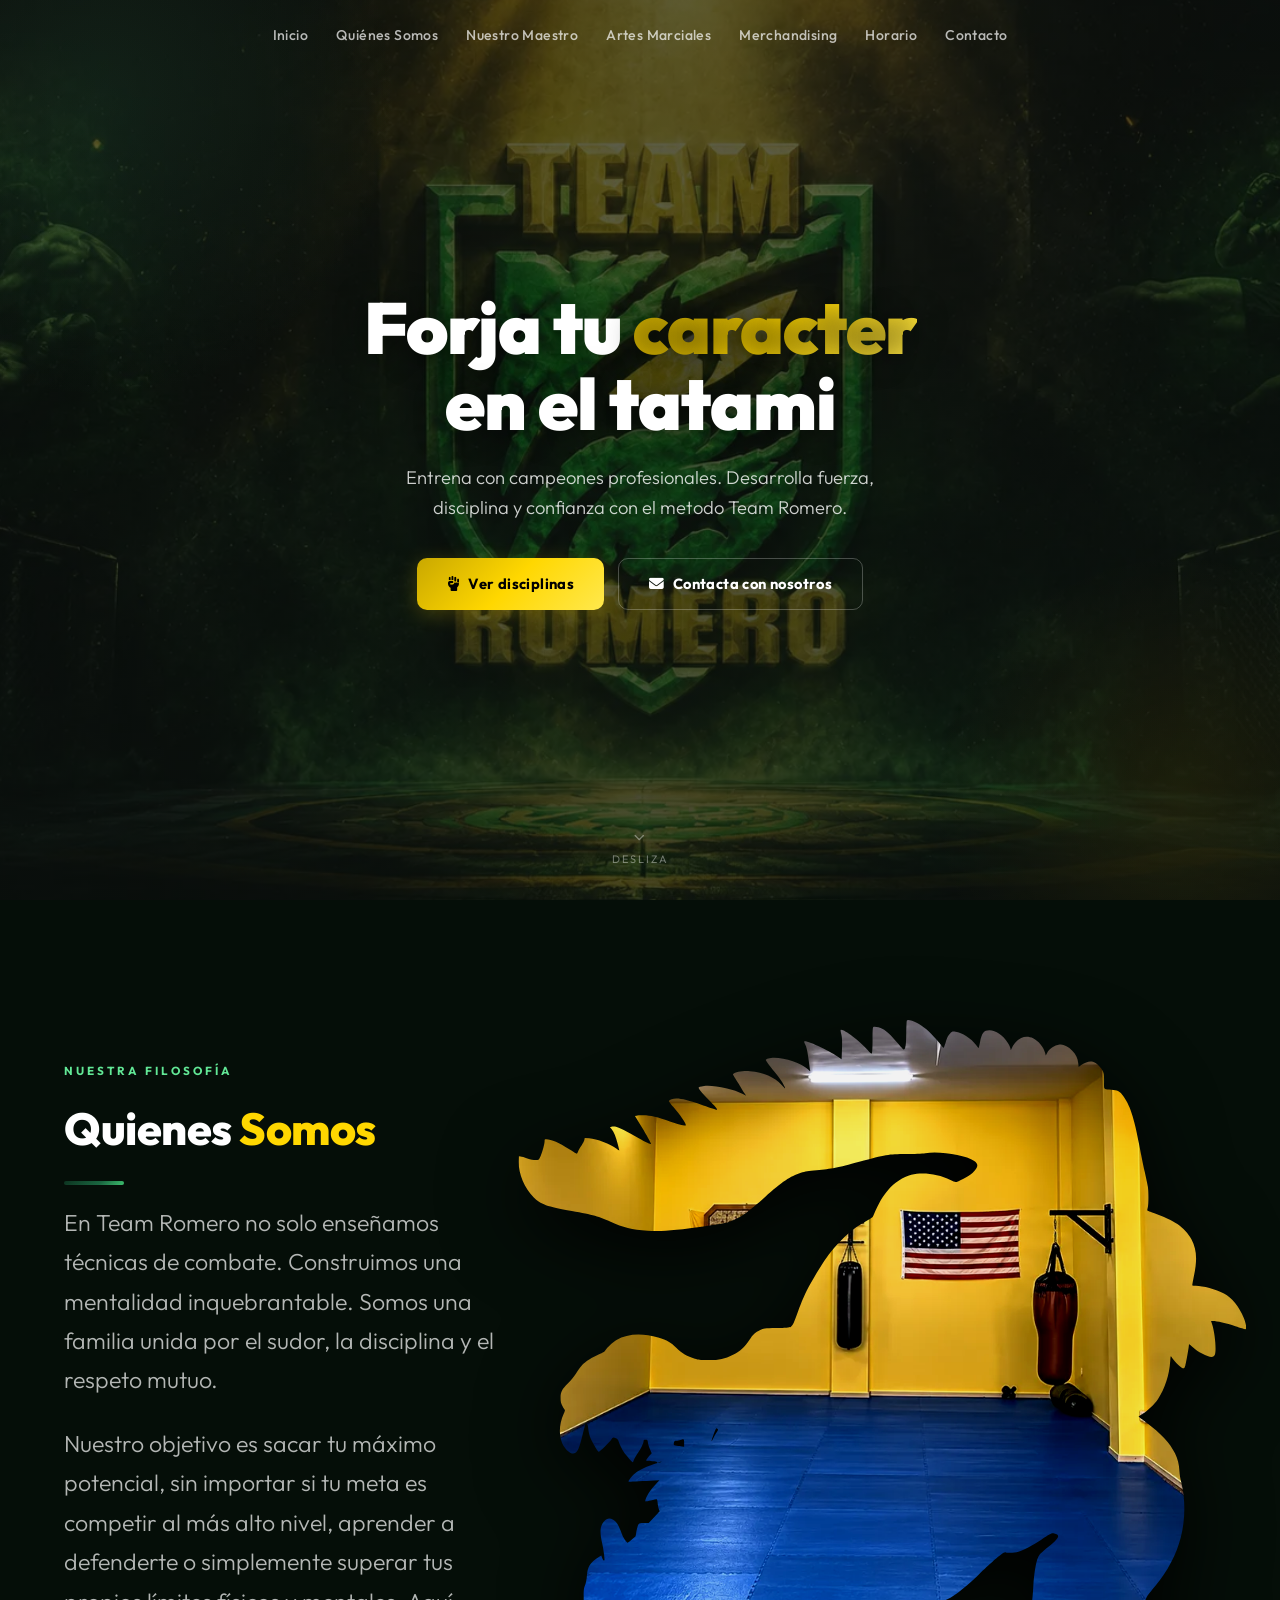
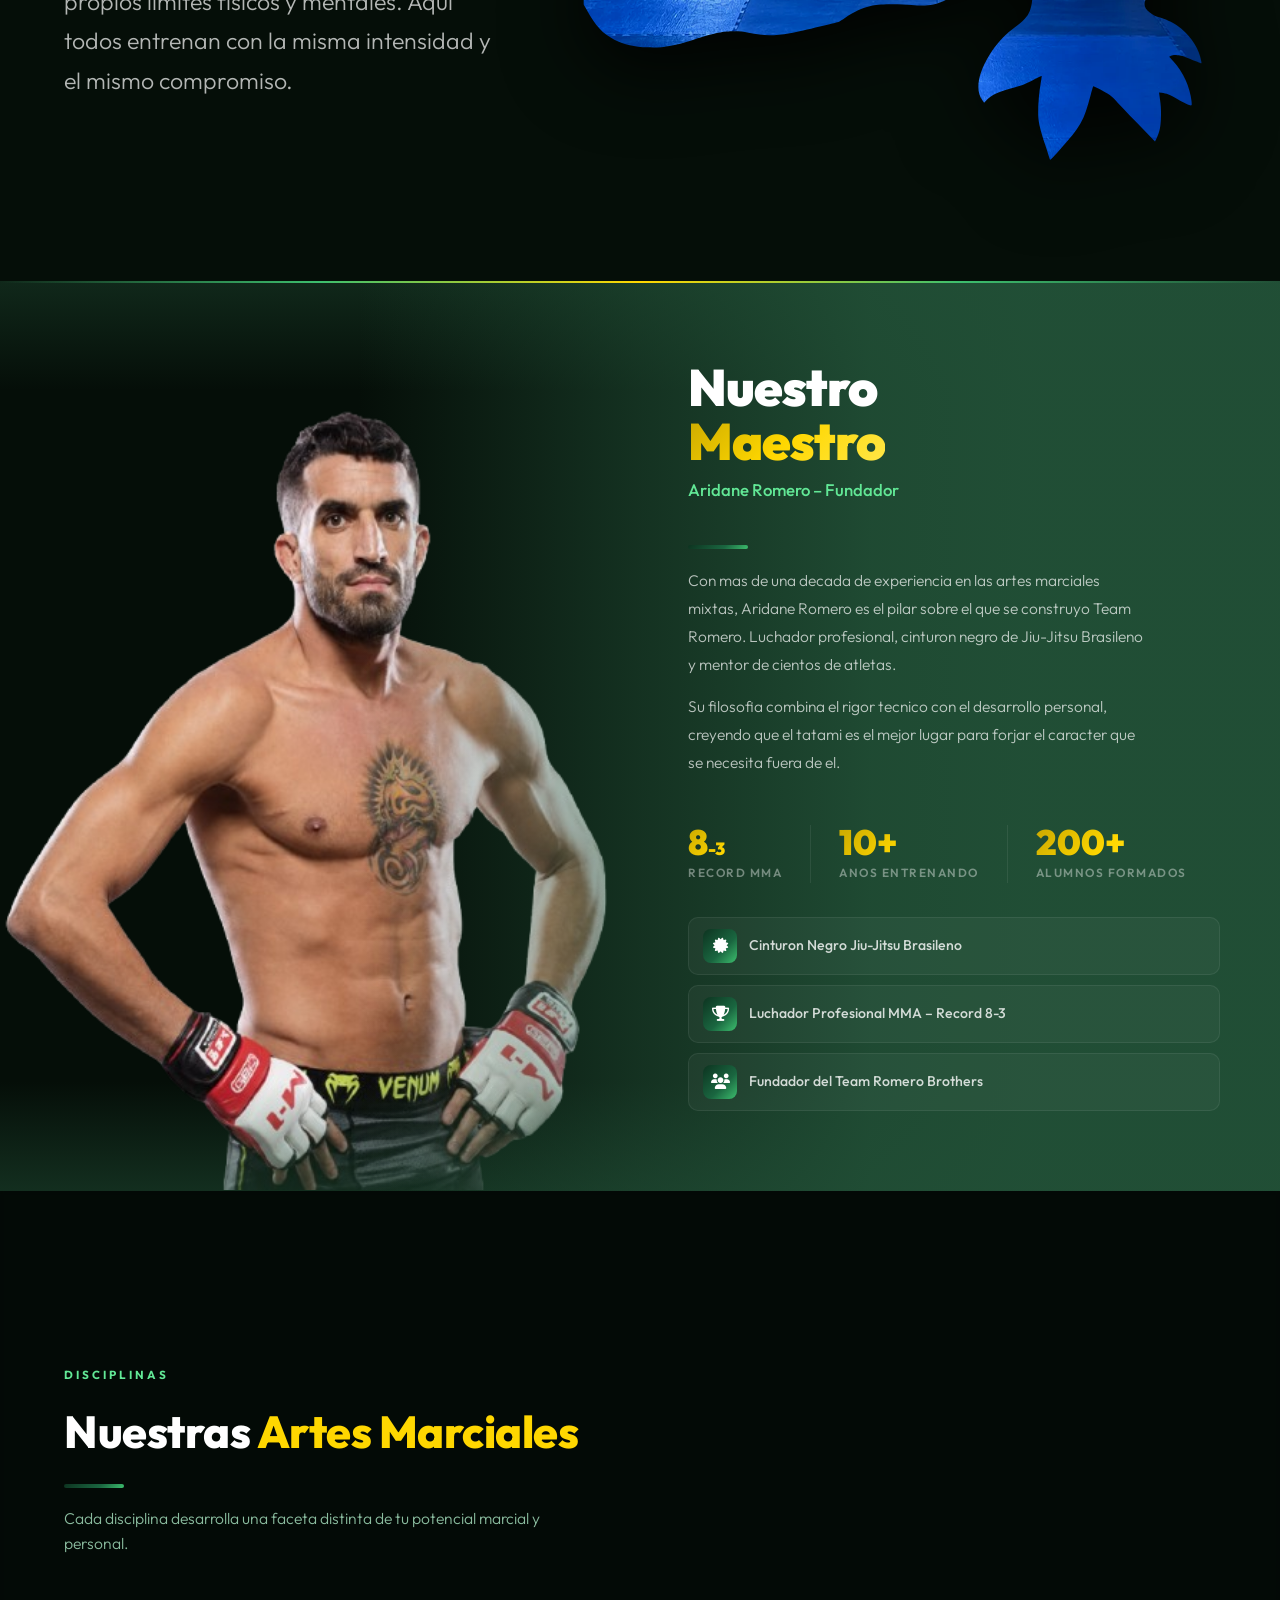
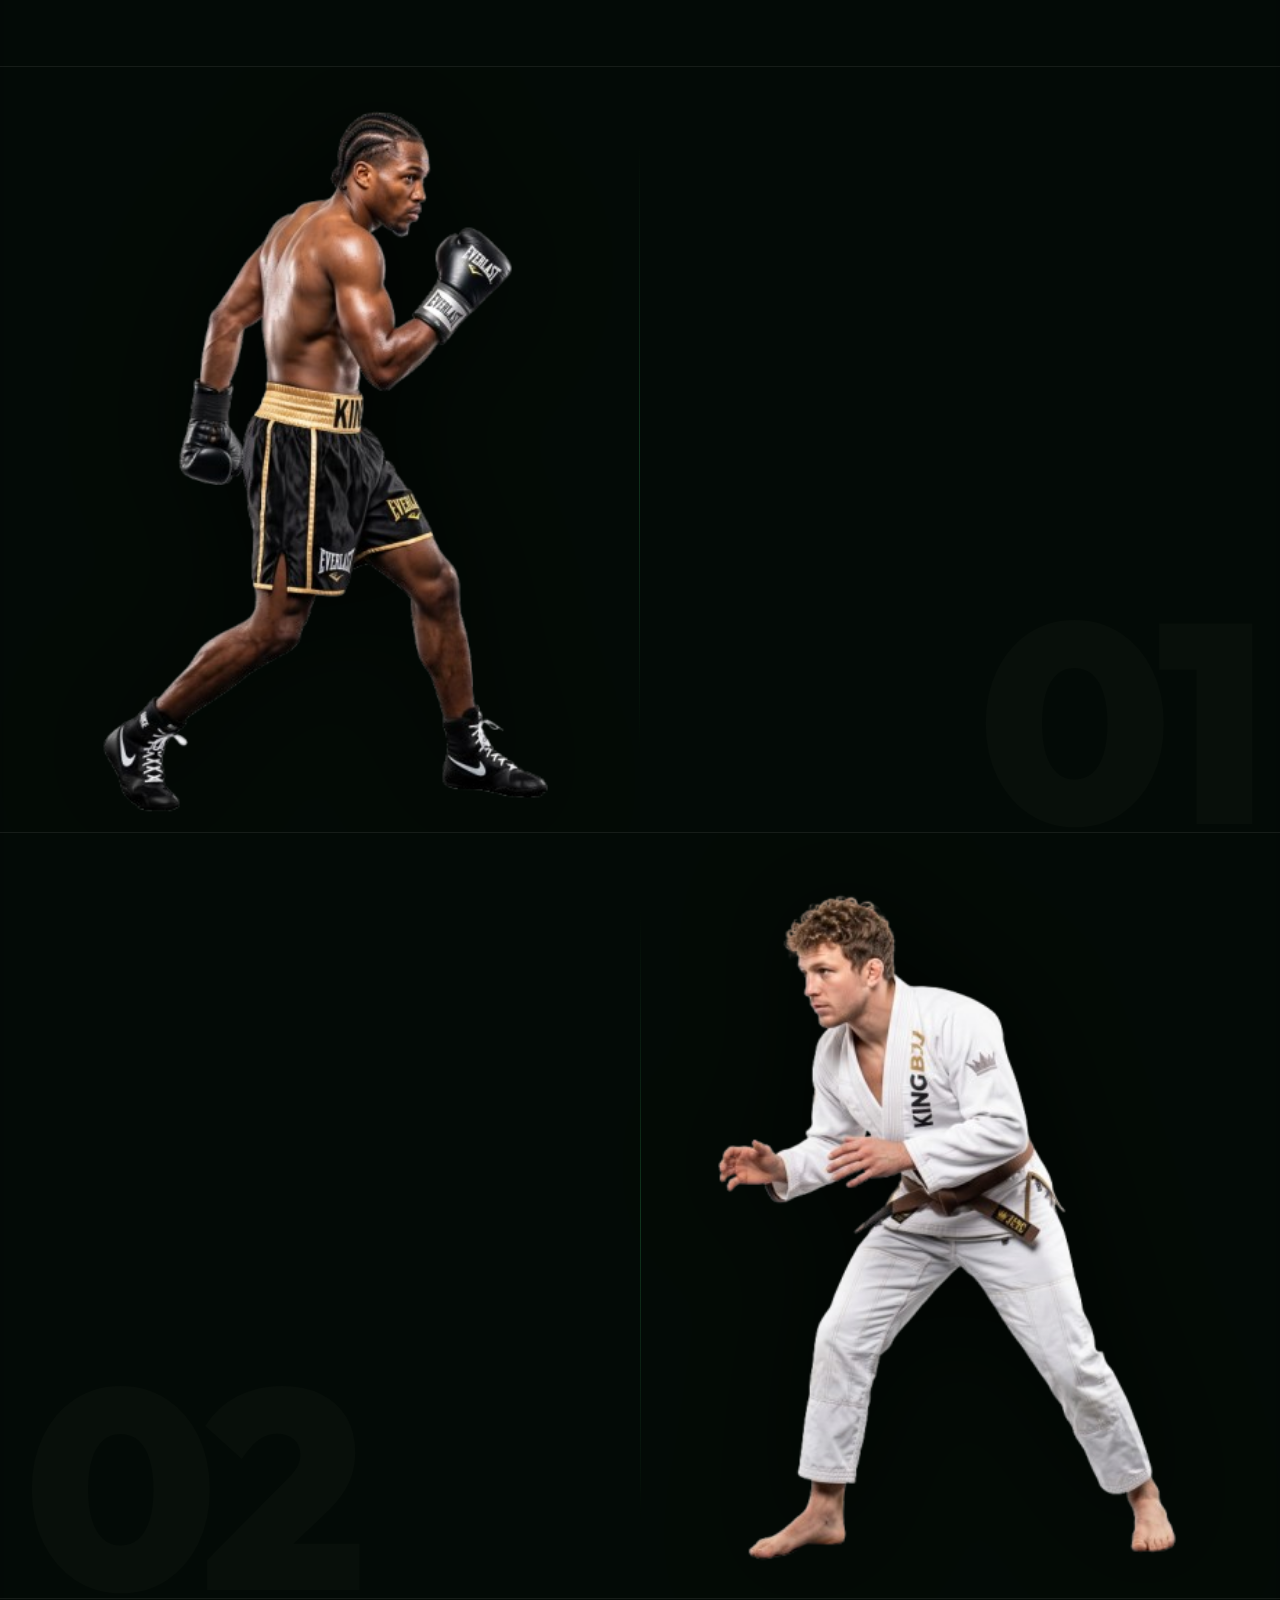
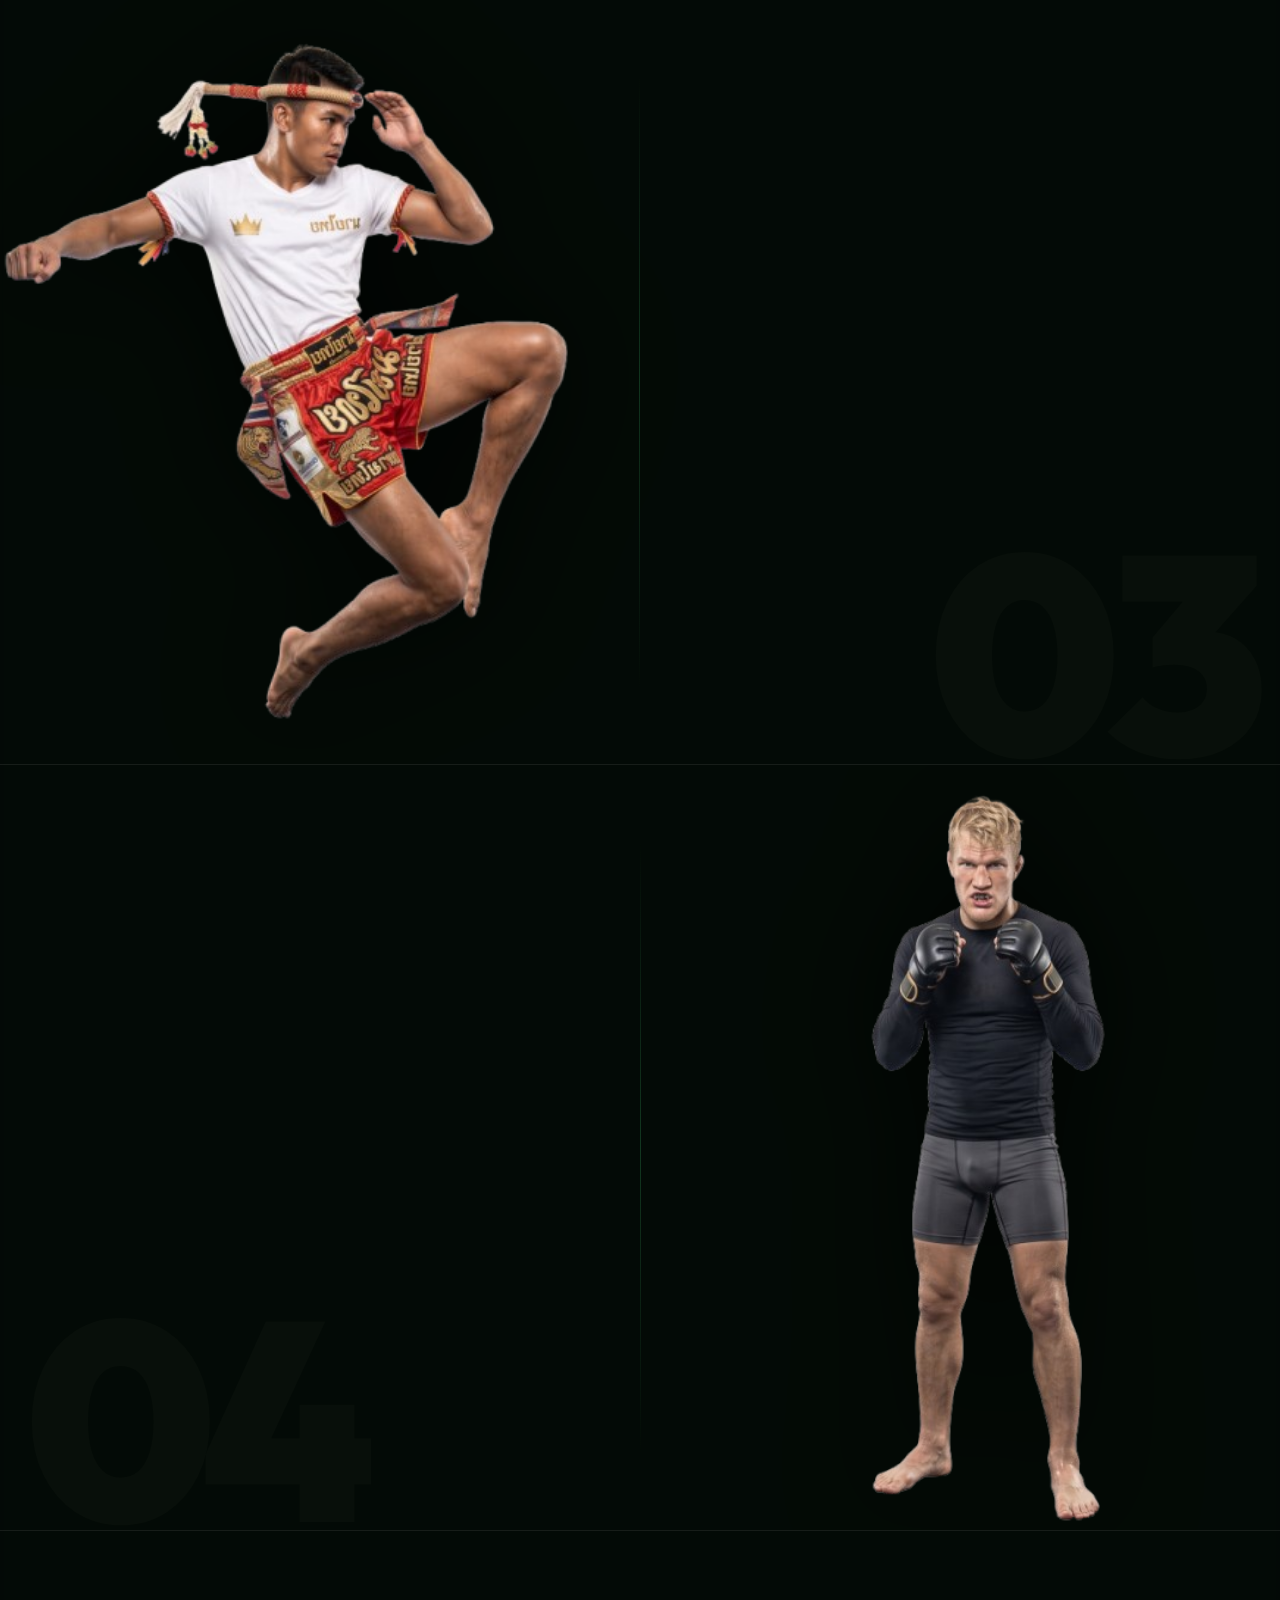
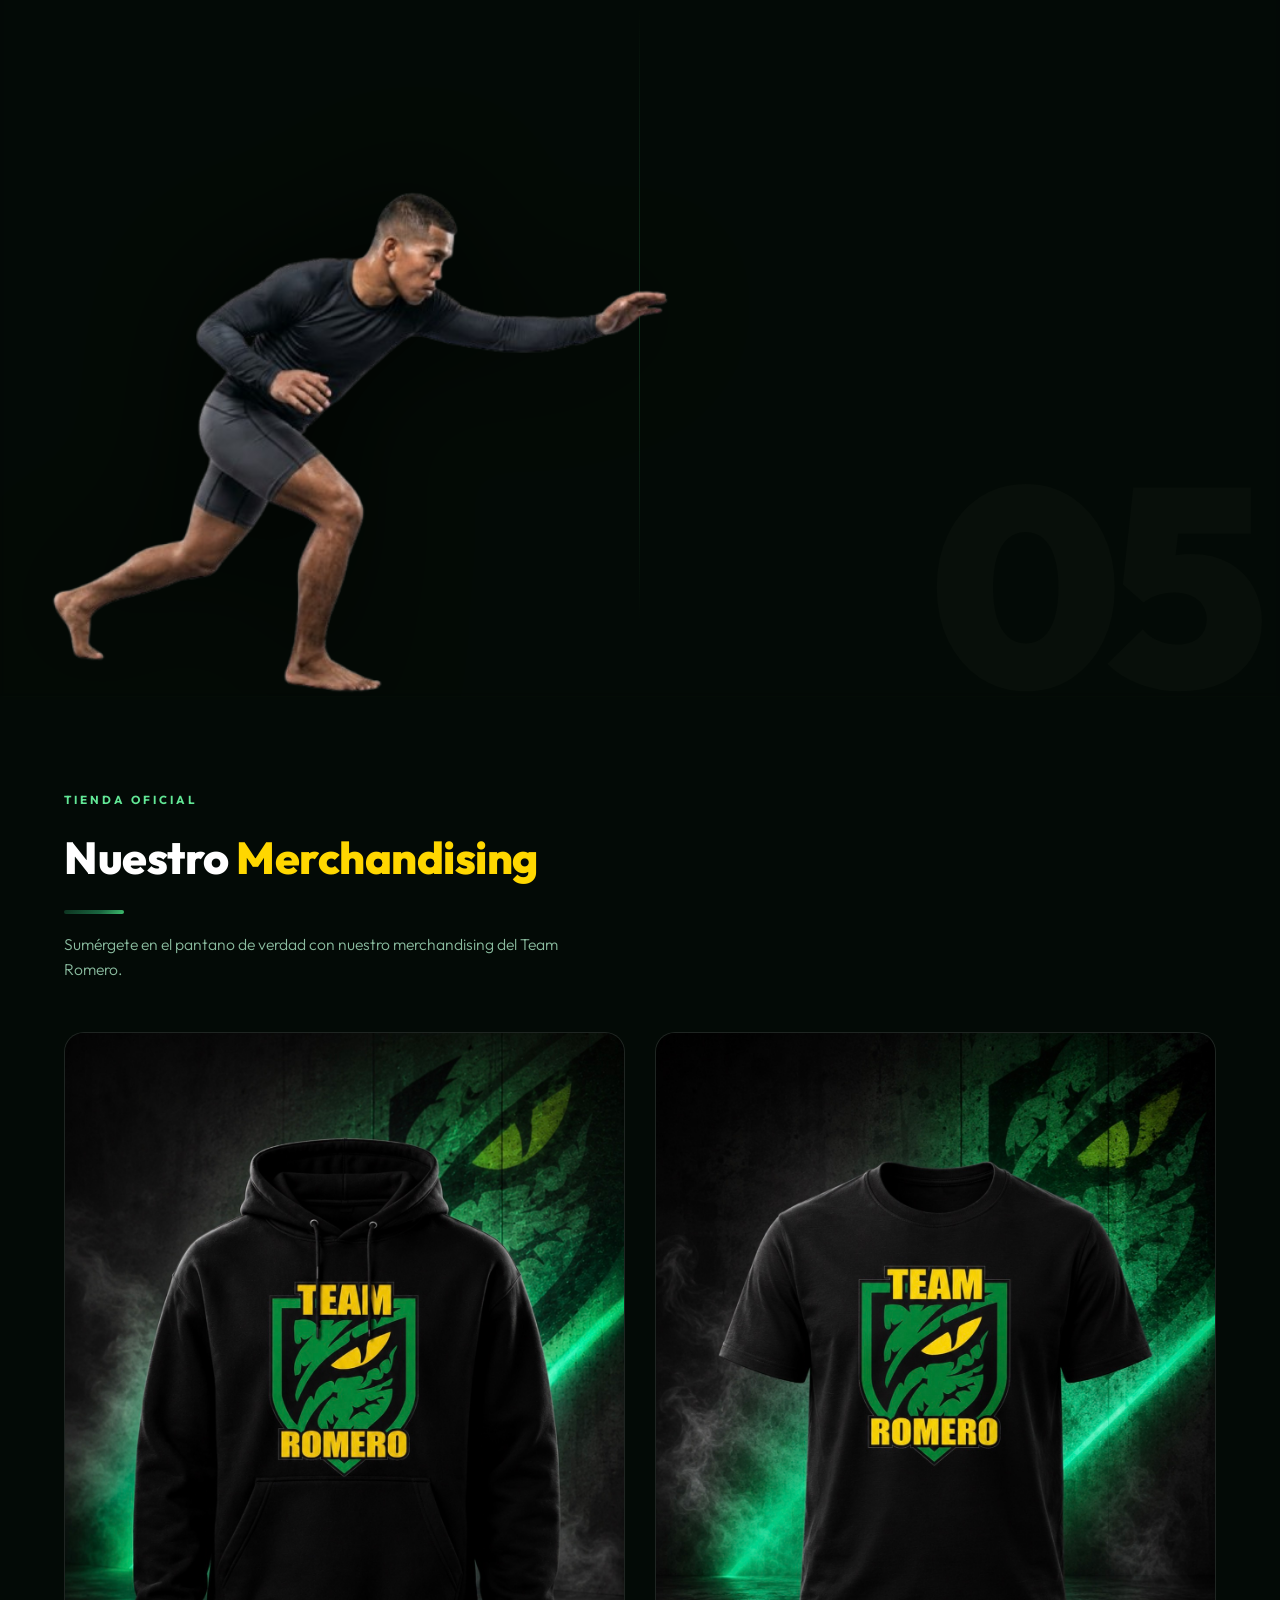
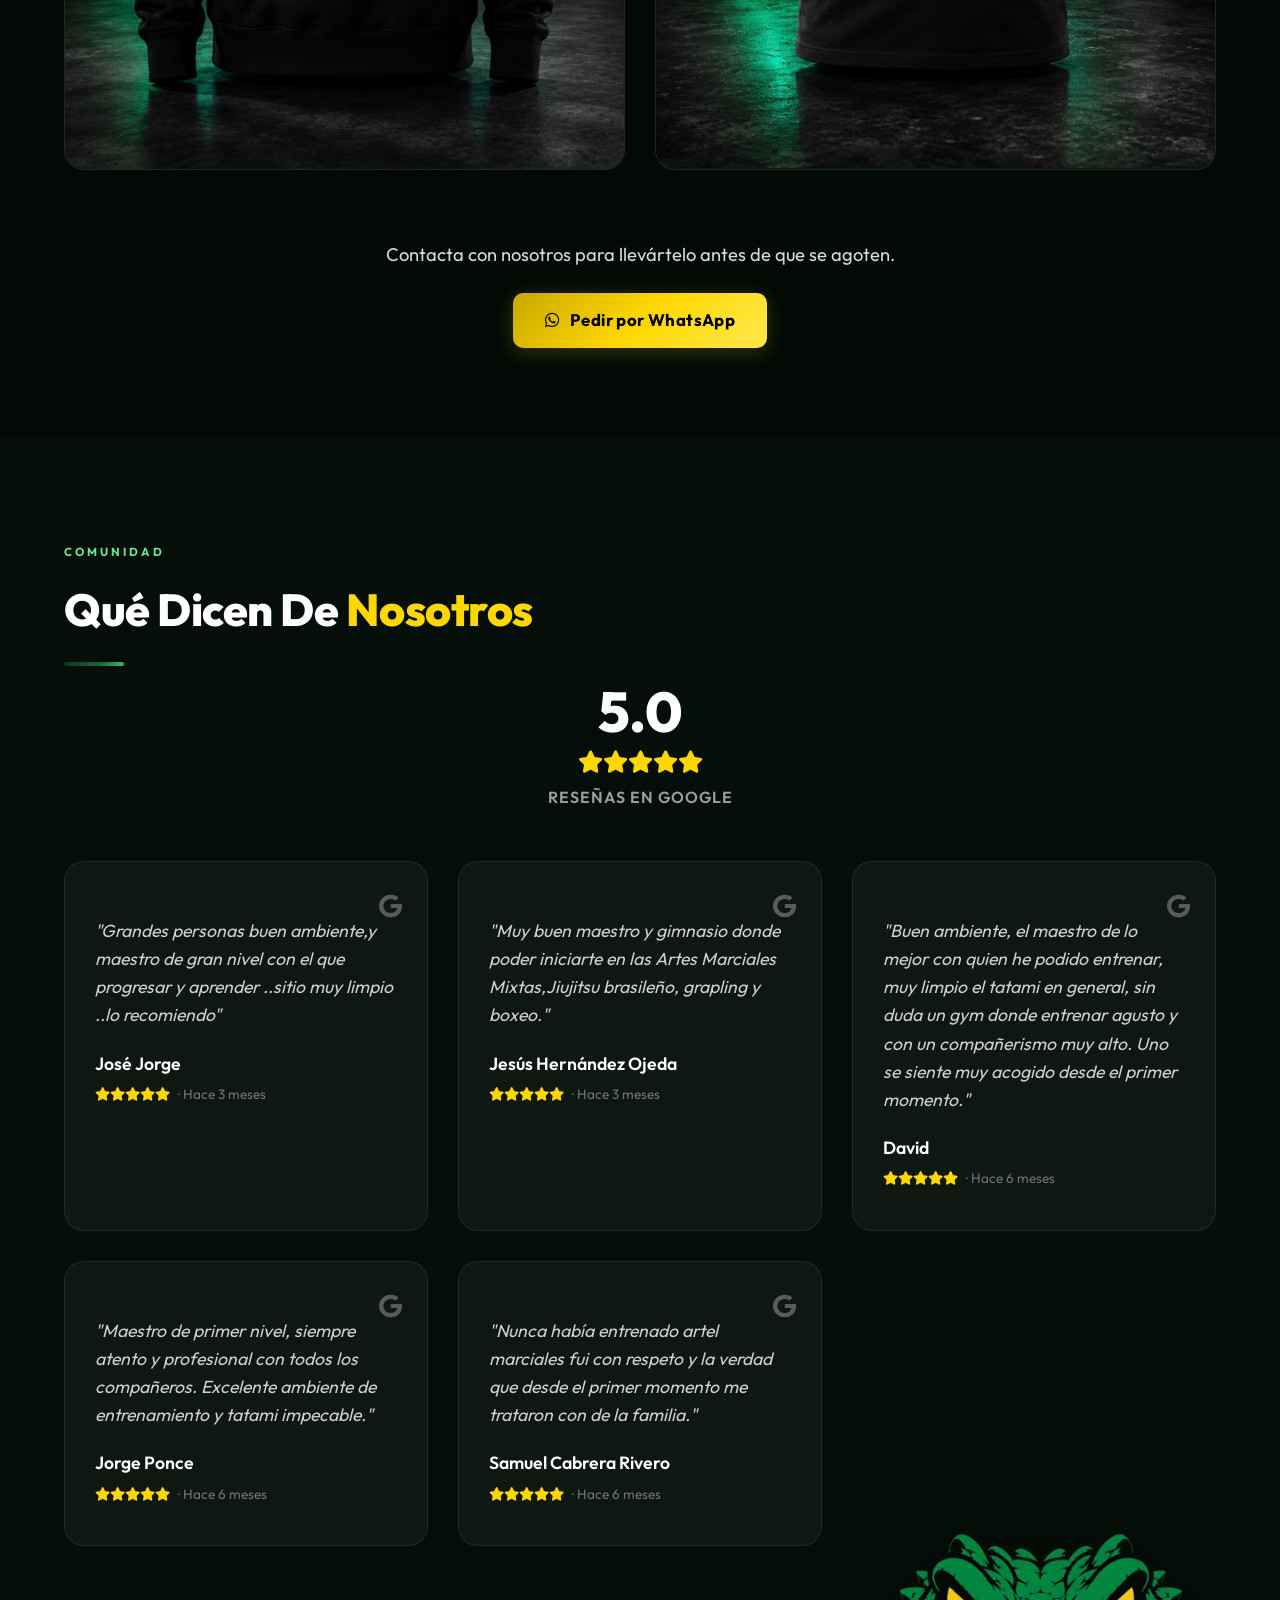
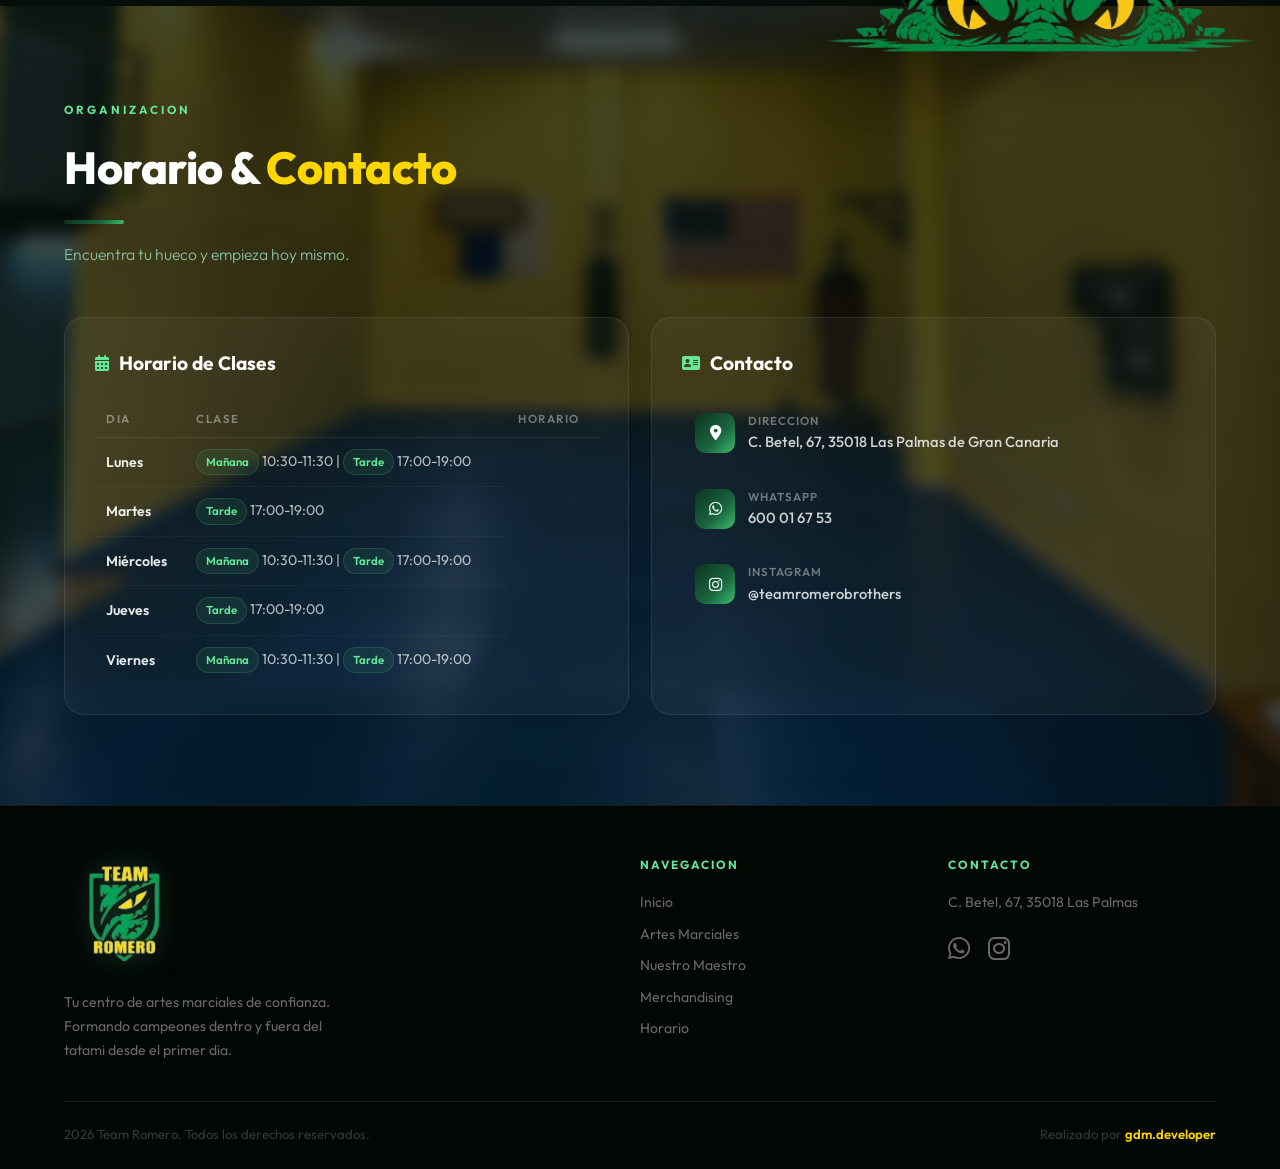
==== commit 31f343e7: "SEO optimization, robots.txt, sitemap.xml, and WebP assets for www.teamromerobrothers.es" ====
--- a/index.html
+++ b/index.html
@@ -3,22 +3,44 @@
 <head>
     <meta charset="UTF-8">
     <meta name="viewport" content="width=device-width, initial-scale=1.0">
-    <title>Team Romero – Artes Marciales Gran Canaria</title>
-    <meta name="description" content="Team Romero, tu centro de artes marciales de elite. MMA, Jiu-Jitsu Brasileno, Boxeo, Muay Thai y Grappling con los mejores instructores.">
+    <title>Team Romero Brothers – Artes Marciales y MMA en Gran Canaria</title>
+    <meta name="description" content="Team Romero Brothers, tu centro de artes marciales en Gran Canaria. Clases de MMA, BJJ (Jiu-Jitsu Brasileño), Boxeo, Muay Thai y Grappling con campeones.">
     <link rel="preconnect" href="https://fonts.googleapis.com">
     <link rel="preconnect" href="https://fonts.gstatic.com" crossorigin>
     <link href="https://fonts.googleapis.com/css2?family=Outfit:wght@300;400;500;600;700;800;900&display=swap" rel="stylesheet">
     <link rel="stylesheet" href="https://cdnjs.cloudflare.com/ajax/libs/font-awesome/6.4.0/css/all.min.css">
     <link rel="stylesheet" href="assets/css/style.css">
 
-    <meta name="keywords" content="Team Romero, Artes Marciales, Boxeo, Jiu-Jitsu, Grappling, MMA, Muay Thai, Las Palmas">
-    <link rel="canonical" href="https://teamromero.com/">
-    <meta property="og:title" content="Team Romero - Artes Marciales de Elite">
-    <meta property="og:description" content="Tu centro de artes marciales de elite. MMA, Jiu-Jitsu Brasileño, Boxeo, Muay Thai y Grappling con los mejores instructores.">
-    <meta property="og:image" content="https://teamromero.com/assets/img/portada.png">
+    <meta name="keywords" content="Team Romero Brothers, Artes Marciales en Gran Canaria, MMA en Gran Canaria, BJJ, Jiu-Jitsu, Grappling, Boxeo, Muay Thai, Las Palmas">
+    <link rel="canonical" href="https://www.teamromerobrothers.es/">
+    <meta property="og:title" content="Team Romero Brothers - Artes Marciales en Gran Canaria">
+    <meta property="og:description" content="Tu centro de artes marciales y MMA en Gran Canaria. Clases de BJJ, Boxeo, Muay Thai y Grappling.">
+    <meta property="og:image" content="https://www.teamromerobrothers.es/assets/img/portada.webp">
     <meta property="og:type" content="website">
-    <meta property="og:url" content="https://teamromero.com/">
-    <link rel="preload" as="image" href="assets/img/portada.png">
+    <meta property="og:url" content="https://www.teamromerobrothers.es/">
+    <link rel="preload" as="image" href="assets/img/portada.webp">
+    
+    <script type="application/ld+json">
+    {
+      "@context": "https://schema.org",
+      "@type": "SportsActivityLocation",
+      "name": "Team Romero Brothers",
+      "image": "https://www.teamromerobrothers.es/assets/img/portada.webp",
+      "url": "https://www.teamromerobrothers.es/",
+      "telephone": "+34600016753",
+      "address": {
+        "@type": "PostalAddress",
+        "streetAddress": "C. Betel, 67",
+        "addressLocality": "Las Palmas de Gran Canaria",
+        "postalCode": "35018",
+        "addressCountry": "ES"
+      },
+      "description": "Centro de artes marciales en Gran Canaria especializado en MMA, BJJ (Jiu-Jitsu Brasileño), Boxeo, Muay Thai y Grappling.",
+      "sameAs": [
+        "https://instagram.com/teamromerobrothers"
+      ]
+    }
+    </script>
 </head>
 <body>
 
@@ -66,7 +88,7 @@
                 <p class="about-text">Nuestro objetivo es sacar tu máximo potencial, sin importar si tu meta es competir al más alto nivel, aprender a defenderte o simplemente superar tus propios límites físicos y mentales. Aquí todos entrenan con la misma intensidad y el mismo compromiso.</p>
             </div>
             <div class="about-image fade-up">
-                <img src="assets/img/gym.png" alt="Instalaciones Team Romero" loading="lazy">
+                <img src="assets/img/gym.webp" alt="Instalaciones Team Romero" loading="lazy">
             </div>
         </div>
     </div>
--- a/assets/css/style.css
+++ b/assets/css/style.css
@@ -1,4 +1,4 @@
-﻿
+
         :root {
             --gold:     #FFD700;
             --gold-lt:  #FFE84D;
@@ -68,7 +68,7 @@
 
         /* HERO */
         .hero { min-height:100vh; position:relative; display:flex; align-items:center; justify-content:center; text-align:center; overflow:hidden; }
-        .hero-bg { position:absolute; inset:0; background:linear-gradient(rgba(10,15,12,.65),rgba(10,15,12,.75)), url('../img/portada.png') center/cover no-repeat; transform:scale(1.05); transition:transform 8s ease; }
+        .hero-bg { position:absolute; inset:0; background:linear-gradient(rgba(10,15,12,.65),rgba(10,15,12,.75)), url('../img/portada.webp') center/cover no-repeat; transform:scale(1.05); transition:transform 8s ease; }
         .hero:hover .hero-bg { transform:scale(1.09); }
         .hero::before { content:''; position:absolute; top:-200px; left:-200px; width:600px; height:600px; background:radial-gradient(circle,rgba(58,140,92,.15) 0%,transparent 70%); animation:orbF 12s ease-in-out infinite alternate; pointer-events:none; z-index:1; }
         .hero::after { content:''; position:absolute; bottom:-150px; right:-150px; width:500px; height:500px; background:radial-gradient(circle,rgba(255,215,0,.08) 0%,transparent 70%); animation:orbF 10s ease-in-out infinite alternate-reverse; pointer-events:none; z-index:1; }
@@ -234,14 +234,14 @@
         .about-image { 
             position: relative; 
             width: 200%;
-            transform: translateX(-15%) translateY(28px);
+            transform: translateX(-25%) translateY(28px);
             transform-origin: center center;
             filter: drop-shadow(0 20px 40px rgba(0,0,0,.9));
             z-index: 1;
             transition: opacity .7s ease, transform .7s ease;
         }
         .about-image.visible {
-            transform: translateX(-15%) translateY(0) !important;
+            transform: translateX(-25%) translateY(0) !important;
             opacity: 1;
         }
         .about-image img { 
@@ -367,22 +367,22 @@
         .floating-croc-wrap { position: relative; z-index: 10; pointer-events: none; width: 100%; height: 0; }
         .floating-croc {
             position: absolute;
-            right: -200px; /* Desplazado a la derecha solo en PC */
+            right: -50px; /* Ajustado un poco mas a la derecha en PC */
             bottom: -255px;
-            width: 550px;
+            width: 450px;
             filter: drop-shadow(0 15px 30px rgba(0,0,0,0.6));
             pointer-events: none;
         }
         @media (max-width: 900px) {
-            .floating-croc { width: 320px; bottom: -149px; right: 0; } /* PosiciÃ³n intacta para mÃ³vil */
-            .testimonials-section { padding: 80px 0 40px 0; }
+            .floating-croc { width: 300px; bottom: -165px; right: 0; }
+            .testimonials-section { padding: 80px 0 120px 0; }
         }
 
         /* HORARIO */
         .schedule-contact { position: relative; overflow: hidden; background: none; }
         .schedule-contact::before {
             content: ''; position: absolute; inset: -30px;
-            background: url('../img/gym.png') center/cover no-repeat;
+            background: url('../img/gym.webp') center/cover no-repeat;
             filter: blur(8px); z-index: 1;
         }
         .schedule-contact::after {
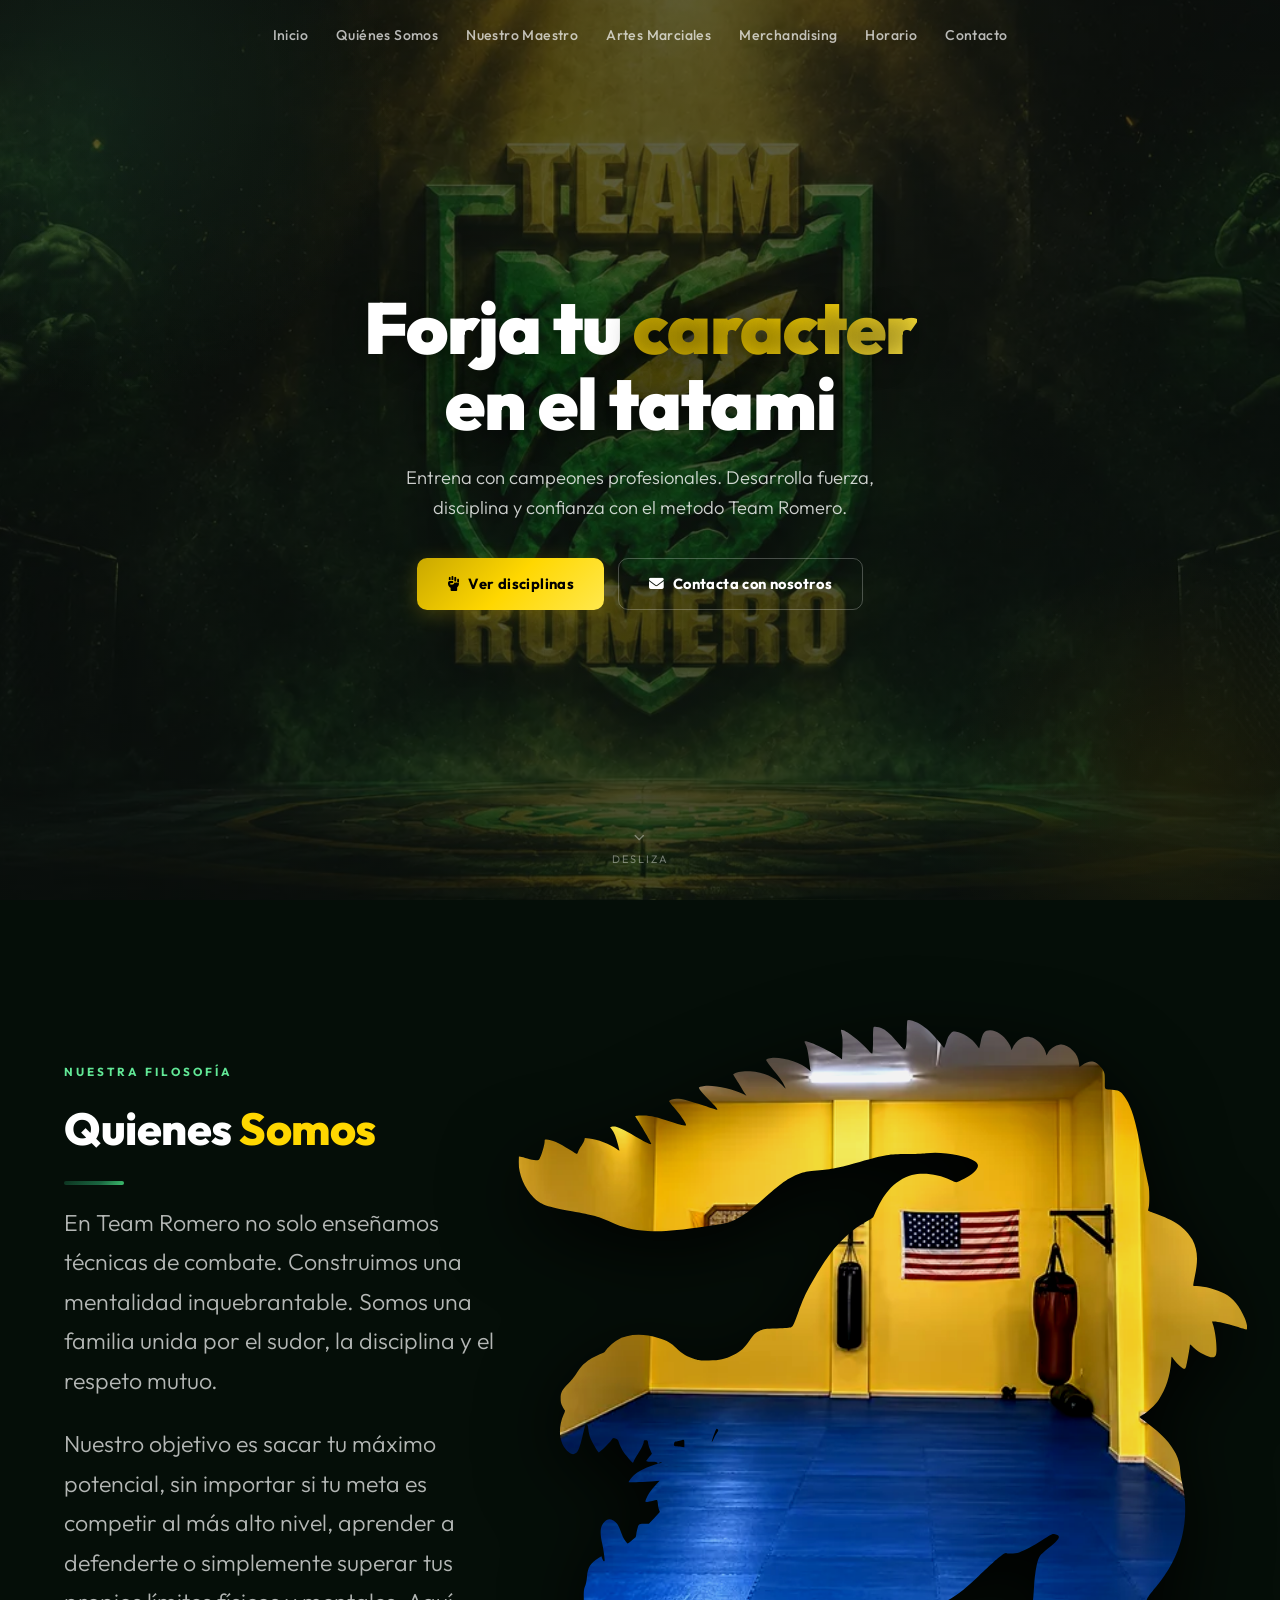
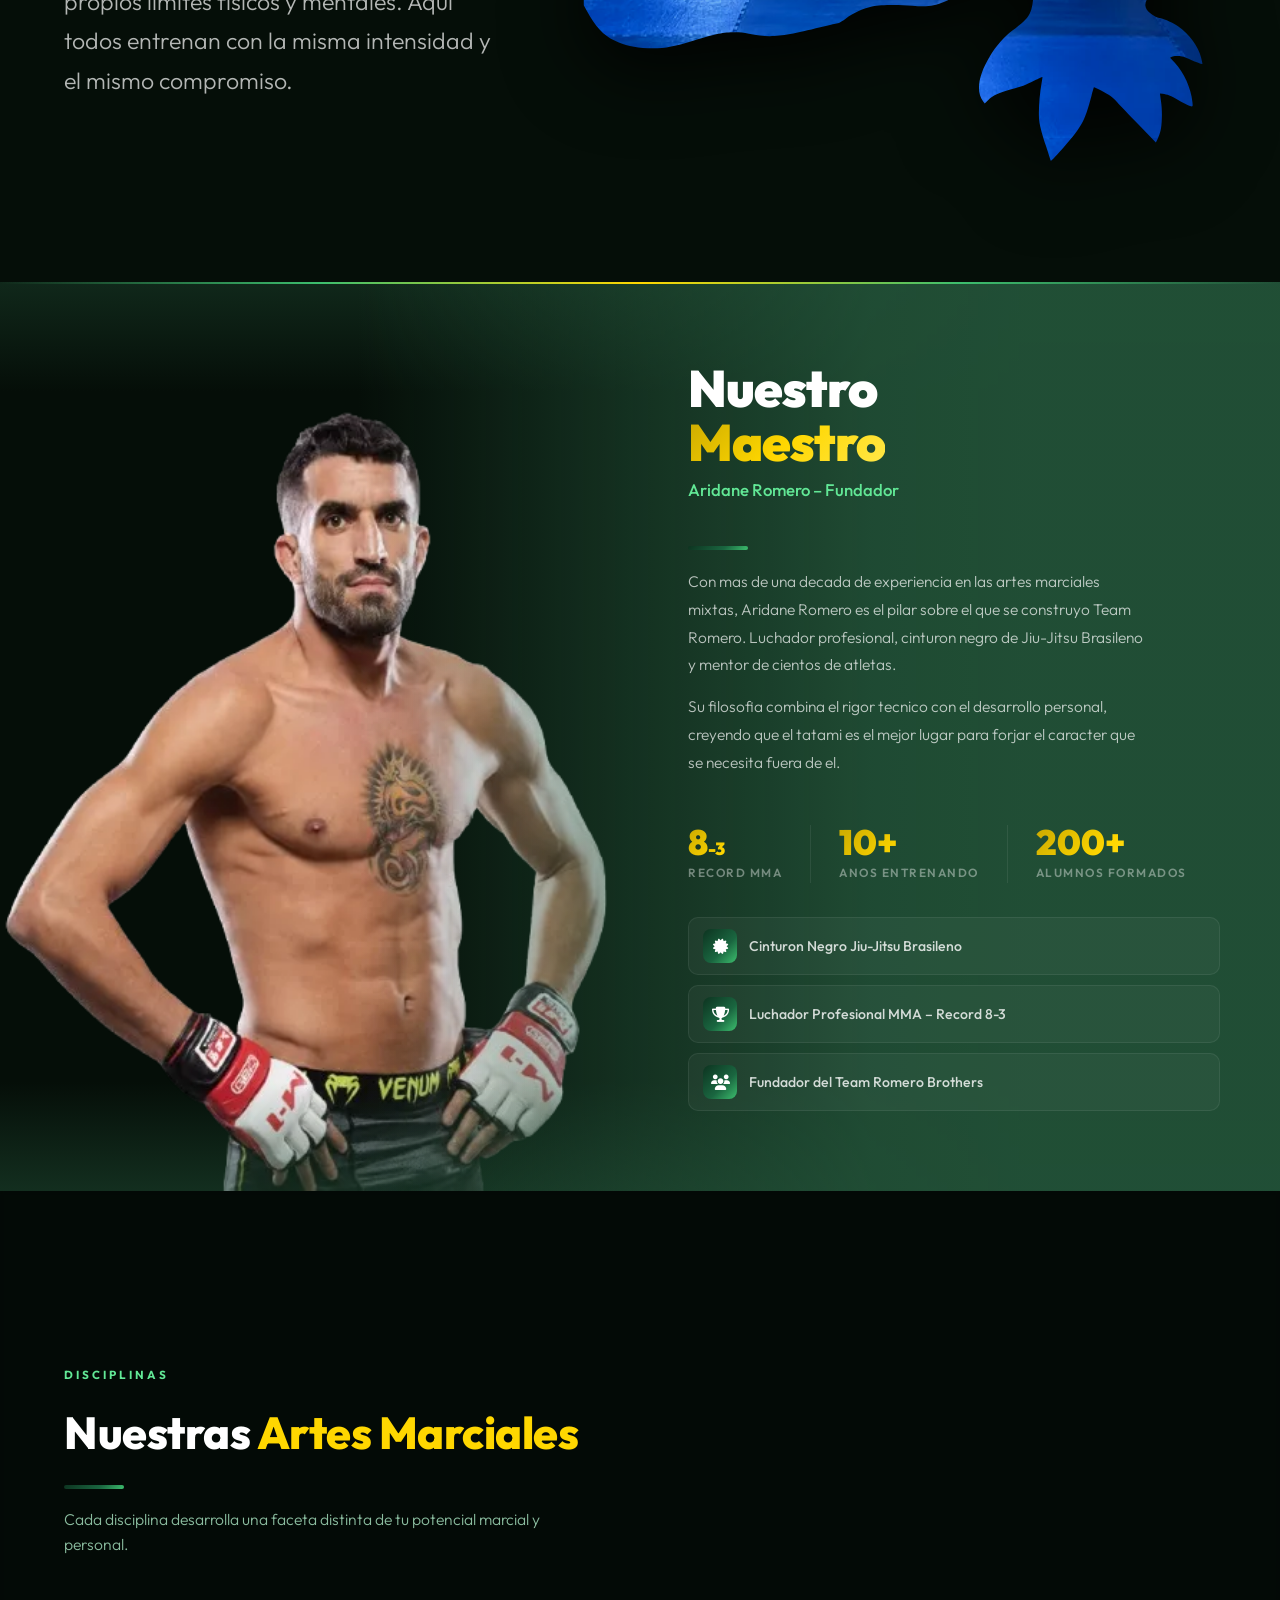
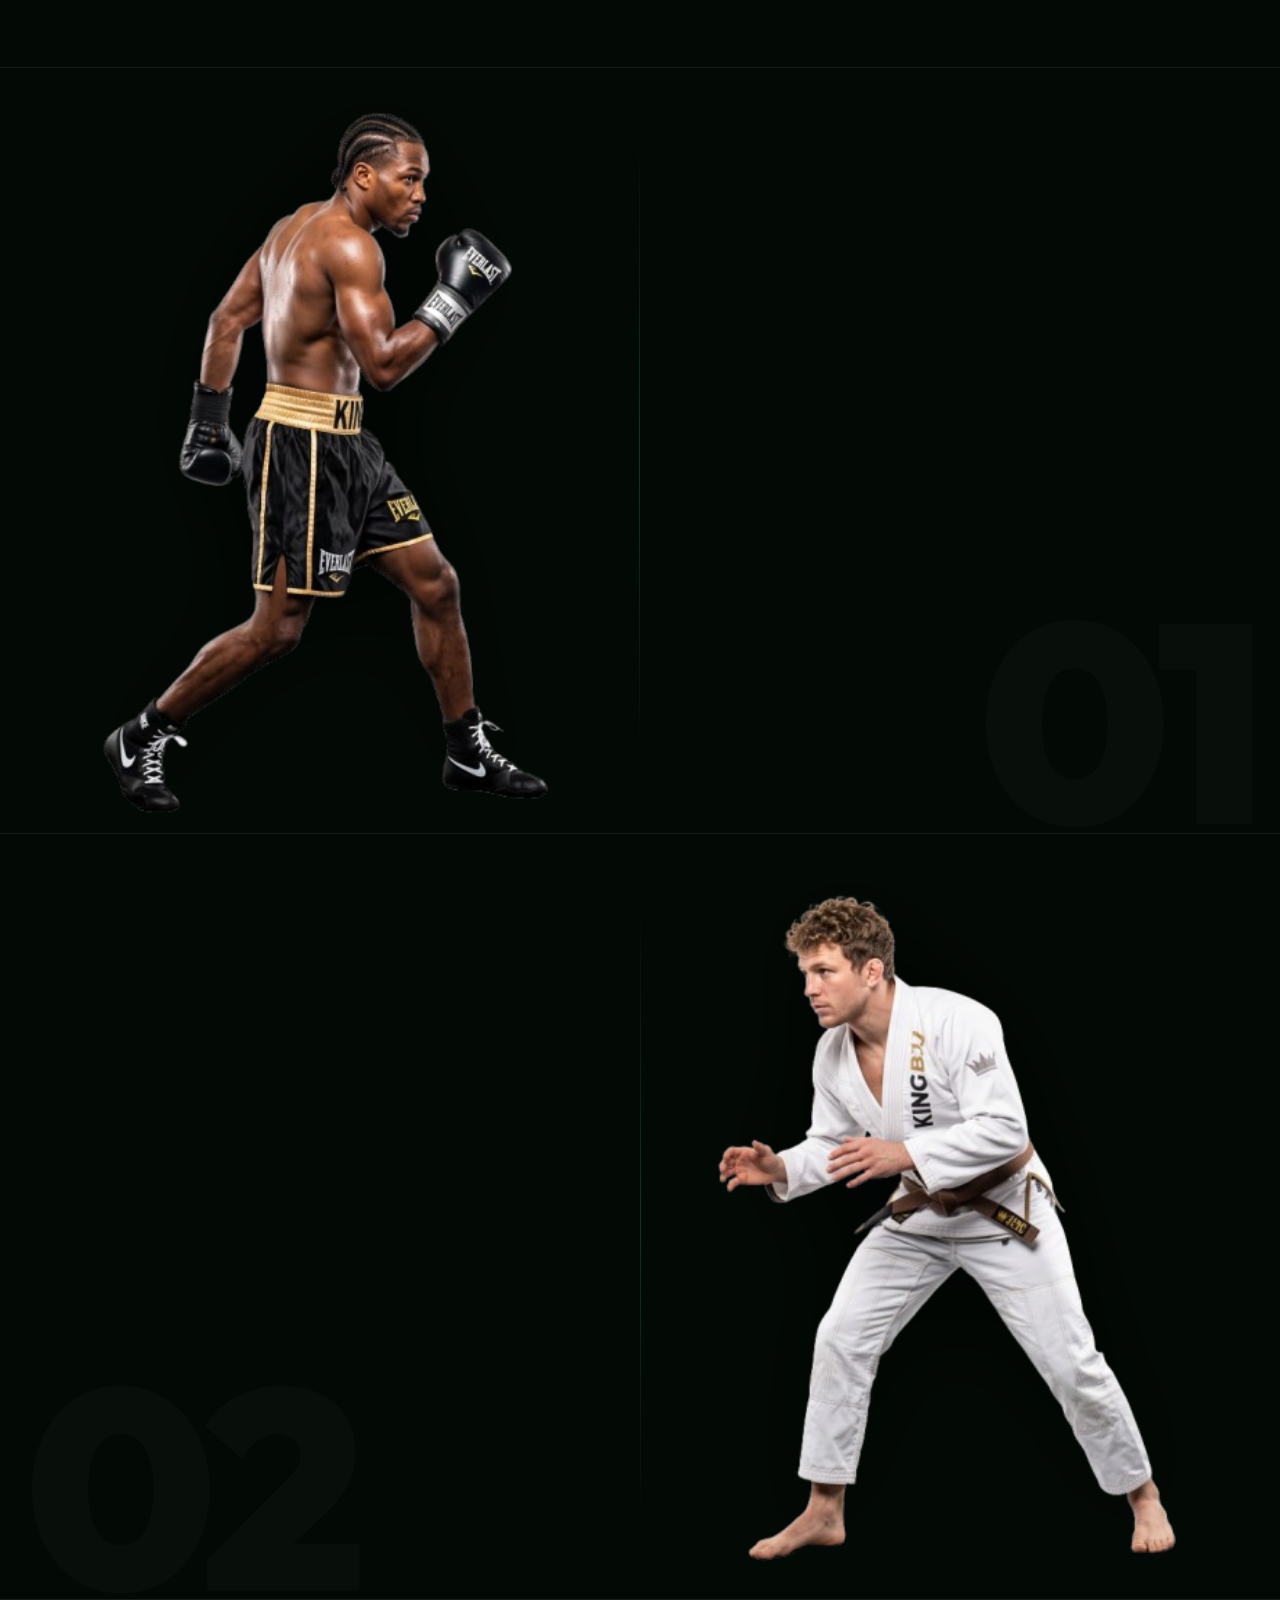
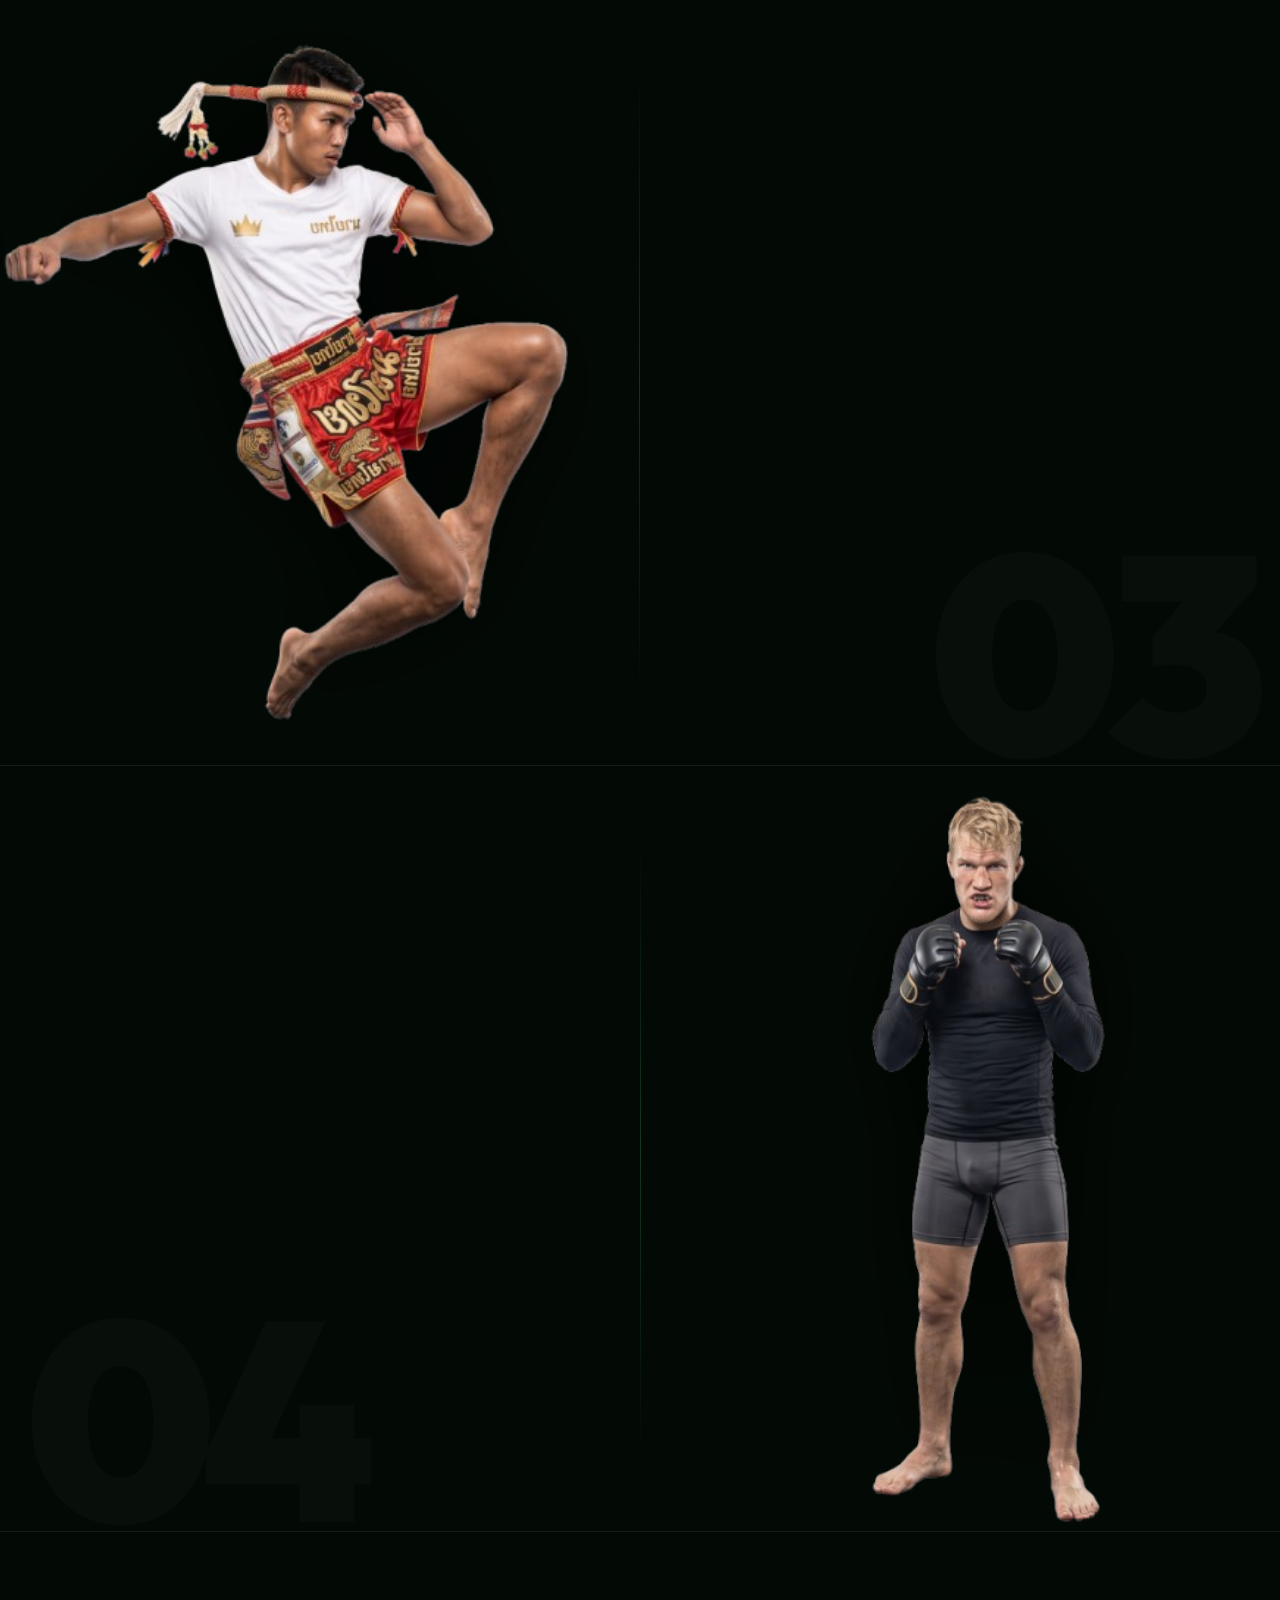
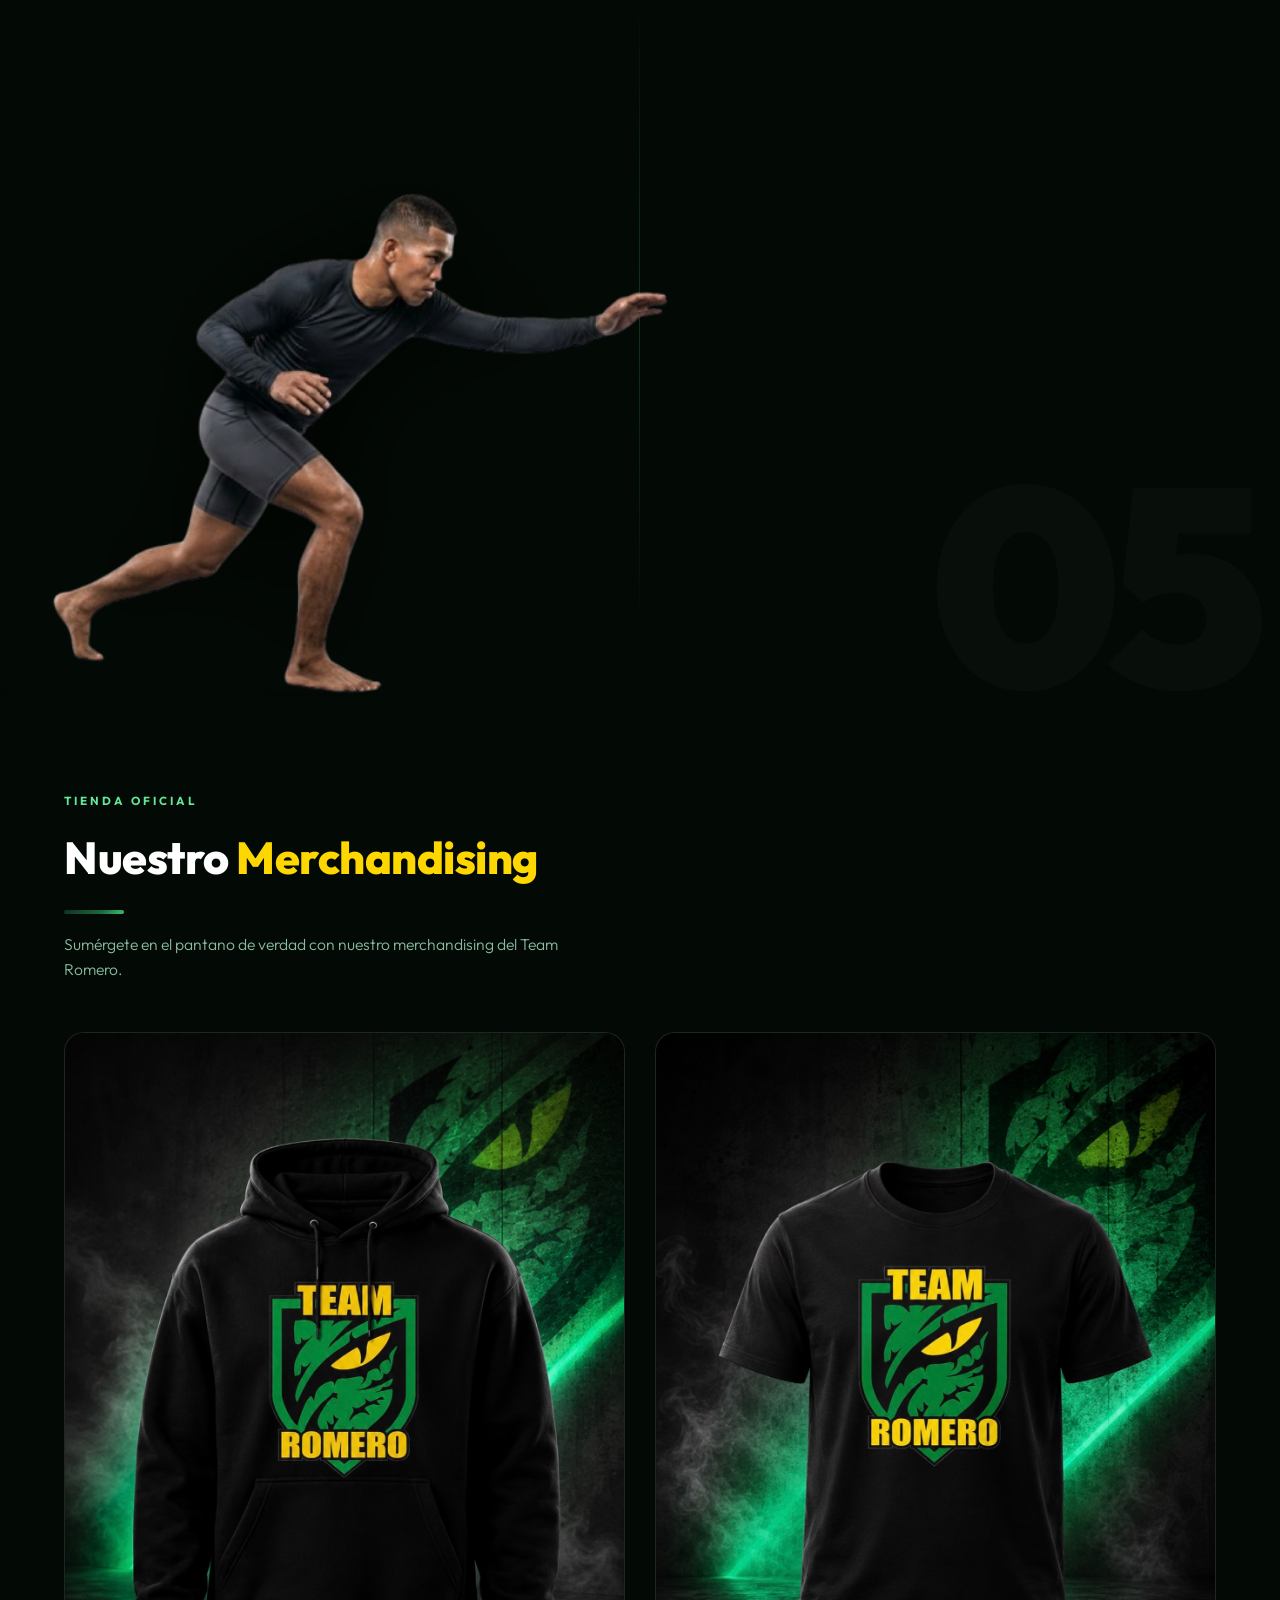
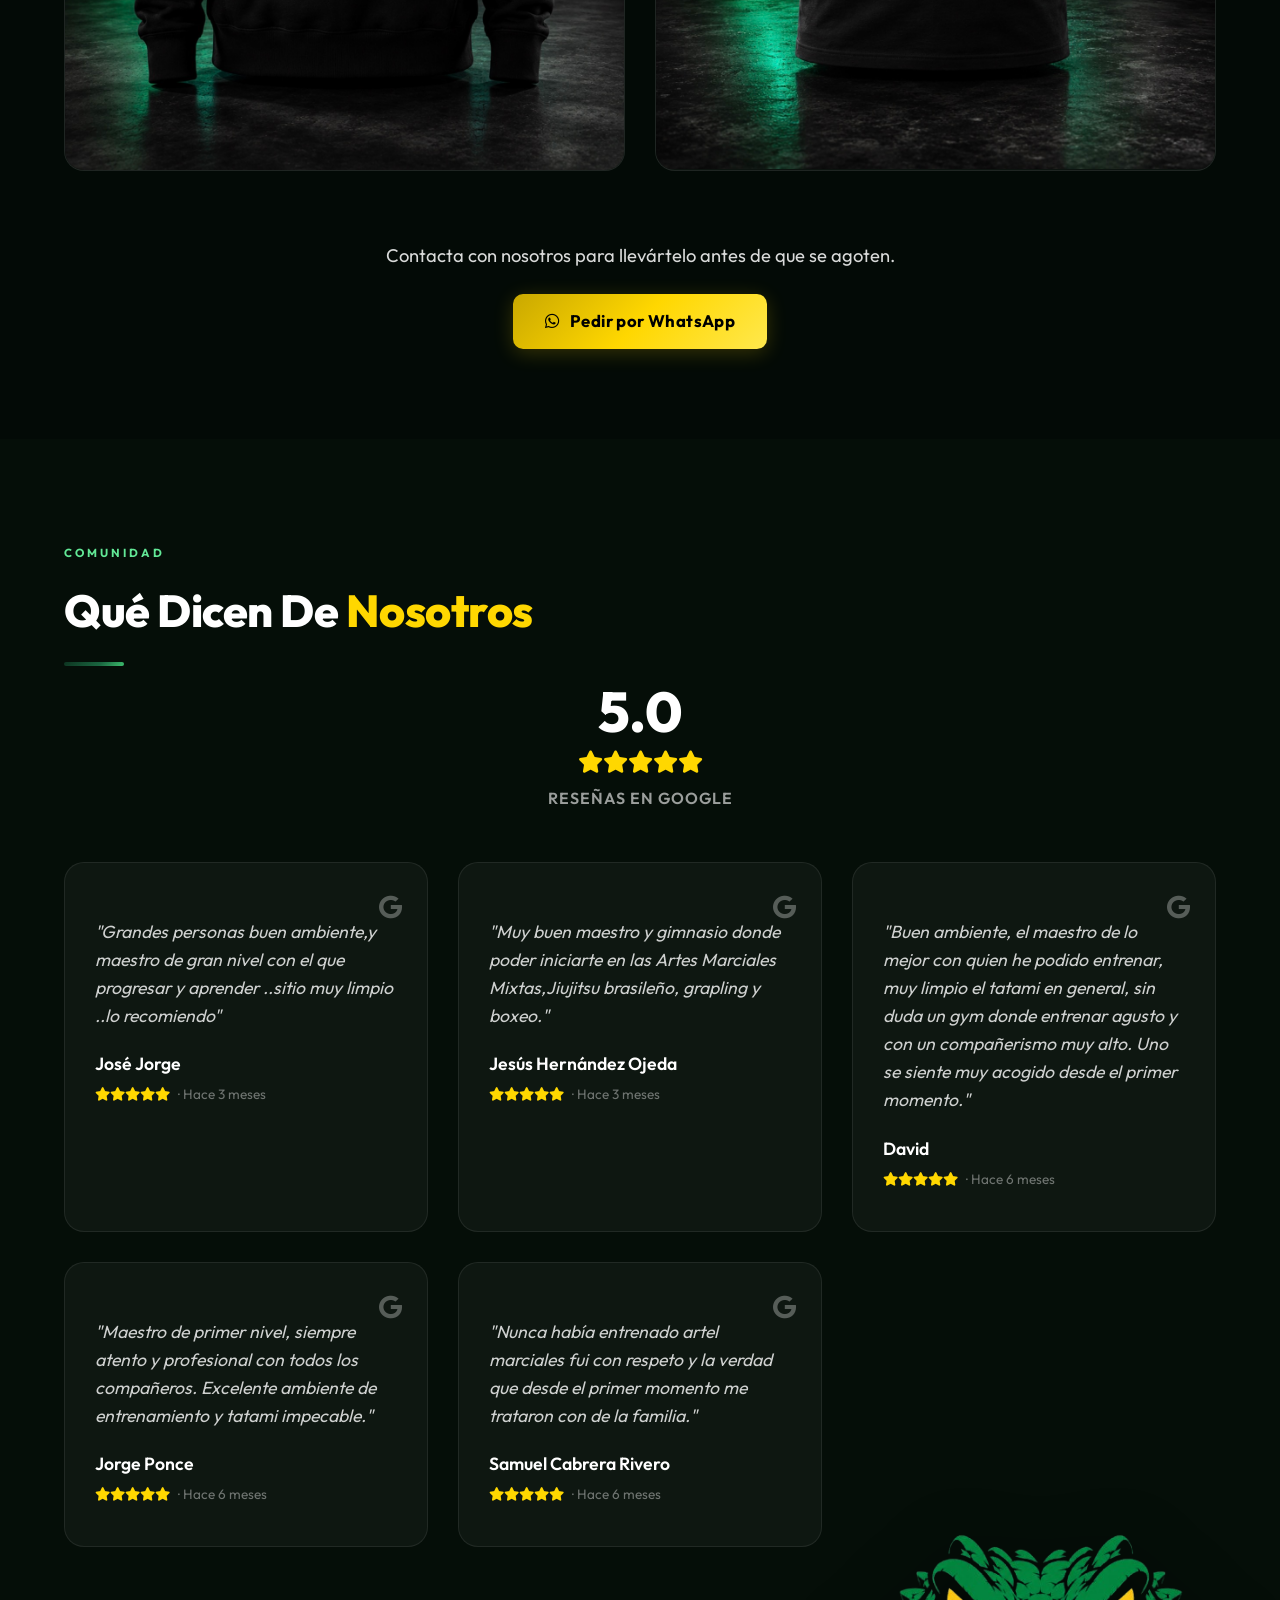
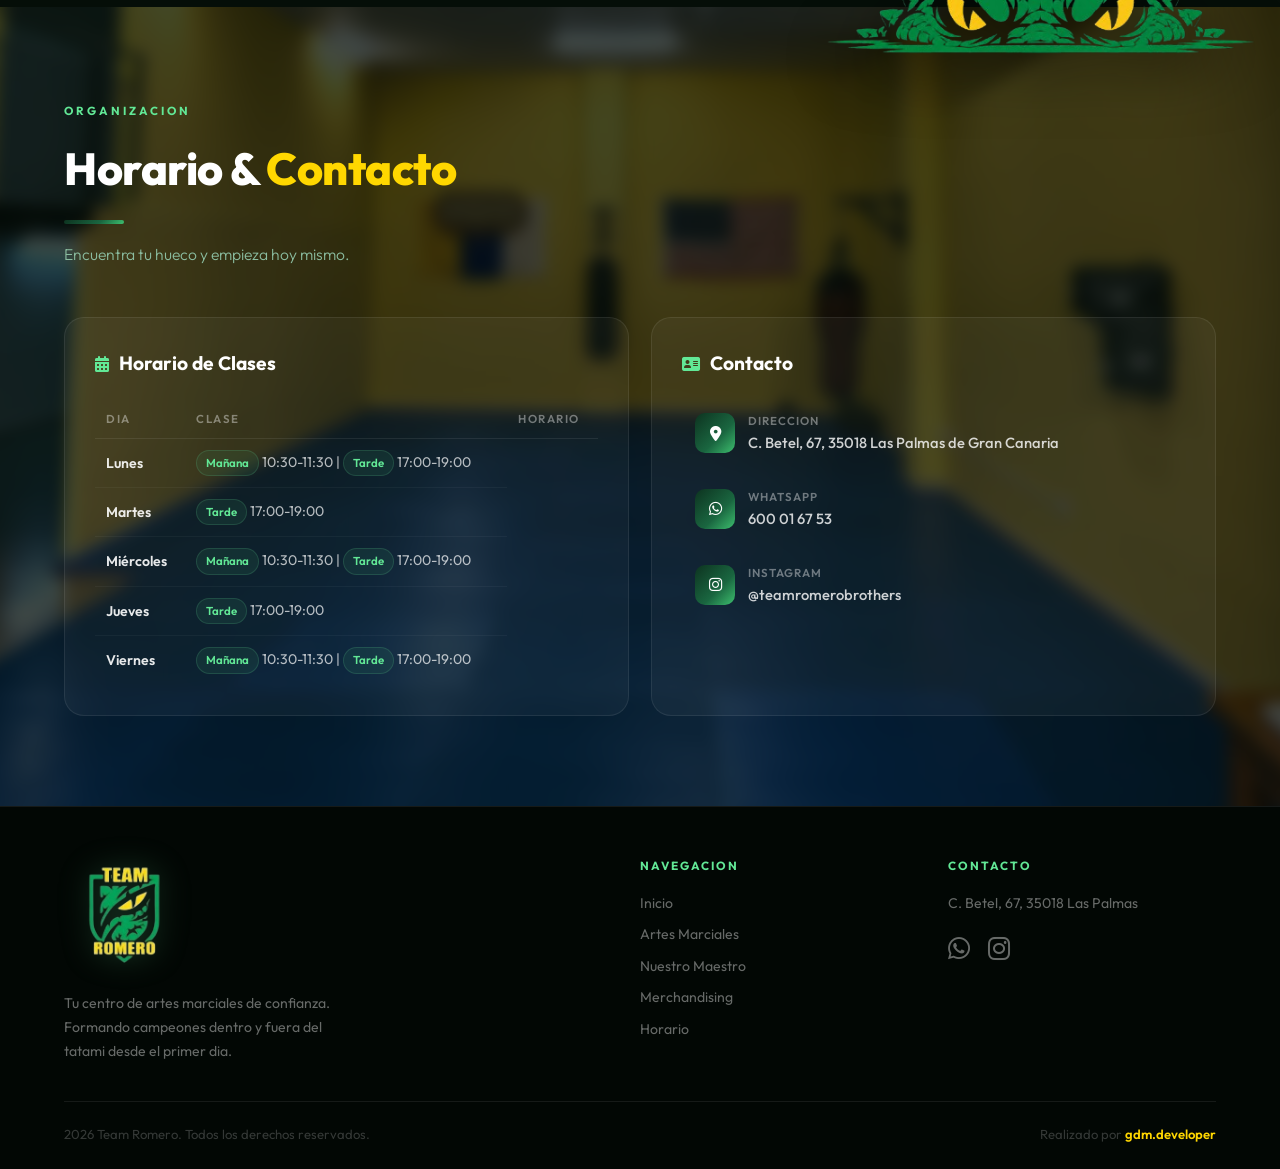
==== commit 53b1b1b2: "Fix schedule wrapping and mobile stack layout" ====
--- a/index.html
+++ b/index.html
@@ -7,8 +7,11 @@
     <meta name="description" content="Team Romero Brothers, tu centro de artes marciales en Gran Canaria. Clases de MMA, BJJ (Jiu-Jitsu Brasileño), Boxeo, Muay Thai y Grappling con campeones.">
     <link rel="preconnect" href="https://fonts.googleapis.com">
     <link rel="preconnect" href="https://fonts.gstatic.com" crossorigin>
-    <link href="https://fonts.googleapis.com/css2?family=Outfit:wght@300;400;500;600;700;800;900&display=swap" rel="stylesheet">
-    <link rel="stylesheet" href="https://cdnjs.cloudflare.com/ajax/libs/font-awesome/6.4.0/css/all.min.css">
+    <link rel="preload" href="https://fonts.googleapis.com/css2?family=Outfit:wght@300;400;500;600;700;800;900&display=swap" as="style" onload="this.onload=null;this.rel='stylesheet'">
+    <noscript><link rel="stylesheet" href="https://fonts.googleapis.com/css2?family=Outfit:wght@300;400;500;600;700;800;900&display=swap"></noscript>
+    
+    <link rel="preload" href="https://cdnjs.cloudflare.com/ajax/libs/font-awesome/6.4.0/css/all.min.css" as="style" onload="this.onload=null;this.rel='stylesheet'">
+    <noscript><link rel="stylesheet" href="https://cdnjs.cloudflare.com/ajax/libs/font-awesome/6.4.0/css/all.min.css"></noscript>
     <link rel="stylesheet" href="assets/css/style.css">
 
     <meta name="keywords" content="Team Romero Brothers, Artes Marciales en Gran Canaria, MMA en Gran Canaria, BJJ, Jiu-Jitsu, Grappling, Boxeo, Muay Thai, Las Palmas">
@@ -353,11 +356,11 @@
                 <table class="sched-table">
                     <thead><tr><th>Dia</th><th>Clase</th><th>Horario</th></tr></thead>
                     <tbody>
-                        <tr><td class="day">Lunes</td><td><span class="cbadge">Mañana</span> 10:30-11:30 | <span class="cbadge">Tarde</span> 17:00-19:00</td></tr>
-                        <tr><td class="day">Martes</td><td><span class="cbadge">Tarde</span> 17:00-19:00</td></tr>
-                        <tr><td class="day">Miércoles</td><td><span class="cbadge">Mañana</span> 10:30-11:30 | <span class="cbadge">Tarde</span> 17:00-19:00</td></tr>
-                        <tr><td class="day">Jueves</td><td><span class="cbadge">Tarde</span> 17:00-19:00</td></tr>
-                        <tr><td class="day">Viernes</td><td><span class="cbadge">Mañana</span> 10:30-11:30 | <span class="cbadge">Tarde</span> 17:00-19:00</td></tr>
+                        <tr><td class="day">Lunes</td><td><span class="sched-block"><span class="cbadge">Mañana</span> 10:30-11:30</span><span class="sched-separator"> | </span><span class="sched-block"><span class="cbadge">Tarde</span> 17:00-19:00</span></td></tr>
+                        <tr><td class="day">Martes</td><td><span class="sched-block"><span class="cbadge">Tarde</span> 17:00-19:00</span></td></tr>
+                        <tr><td class="day">Miércoles</td><td><span class="sched-block"><span class="cbadge">Mañana</span> 10:30-11:30</span><span class="sched-separator"> | </span><span class="sched-block"><span class="cbadge">Tarde</span> 17:00-19:00</span></td></tr>
+                        <tr><td class="day">Jueves</td><td><span class="sched-block"><span class="cbadge">Tarde</span> 17:00-19:00</span></td></tr>
+                        <tr><td class="day">Viernes</td><td><span class="sched-block"><span class="cbadge">Mañana</span> 10:30-11:30</span><span class="sched-separator"> | </span><span class="sched-block"><span class="cbadge">Tarde</span> 17:00-19:00</span></td></tr>
                     </tbody>
                 </table>
             </div>
--- a/assets/css/style.css
+++ b/assets/css/style.css
@@ -270,7 +270,7 @@
         }
         .maestro-bg-img {
             position:absolute; inset:0;
-            background:url('../img/maestro.png') left bottom/auto 88% no-repeat;
+            background:url('../img/maestro.webp') left bottom/auto 88% no-repeat;
             transition:transform .8s ease;
         }
         .maestro-section:hover .maestro-bg-img { transform:scale(1.03); }
@@ -403,6 +403,8 @@
         .sched-table tbody tr:hover td { background:rgba(255,255,255,.04); color:#fff; }
         .sched-table .day { font-weight:600; color:rgba(255,255,255,.9); }
         .cbadge { display:inline-block; padding:3px 9px; border-radius:20px; font-size:.72rem; font-weight:600; background:rgba(58,140,92,.15); color:var(--green-lt); border:1px solid rgba(92,191,133,.2); }
+        .sched-block { display:inline-block; white-space:nowrap; }
+        .sched-separator { display:inline; }
         .contact-list { display:flex; flex-direction:column; gap:12px; }
         .contact-row { display:flex; align-items:center; gap:13px; padding:11px 13px; border-radius:11px; transition:background .25s; text-decoration:none; }
         .contact-row:hover { background:rgba(255,255,255,.04); }
@@ -477,7 +479,7 @@
             nav ul li a { padding:11px 14px; font-size:.95rem; }
             
             .maestro-inner { min-height:auto; flex-direction:column; justify-content:flex-end; }
-            .maestro-bg-img { background:url('../img/maestro.png') center top/cover no-repeat; }
+            .maestro-bg-img { background:url('../img/maestro.webp') center top/cover no-repeat; }
             .maestro-overlay { background:linear-gradient(to bottom,rgba(33,79,54,0) 0%,rgba(33,79,54,0) 35%,rgba(33,79,54,.72) 60%,rgba(33,79,54,.97) 80%,rgba(33,79,54,1) 100%); }
             .maestro-section { min-height:120vw; }
             .maestro-text { width:100%; padding:50vw 6% 60px; }
@@ -492,6 +494,10 @@
             .brothers-grid { grid-template-columns:1fr; }
             .footer-grid { grid-template-columns:1fr; }
             .footer-bottom { flex-direction:column; text-align:center; }
+            
+            .sched-block { display:block; margin-bottom:6px; }
+            .sched-block:last-child { margin-bottom:0; }
+            .sched-separator { display:none; }
         }
         @media (max-width:380px) {
             .arts-grid { grid-template-columns:1fr; }
